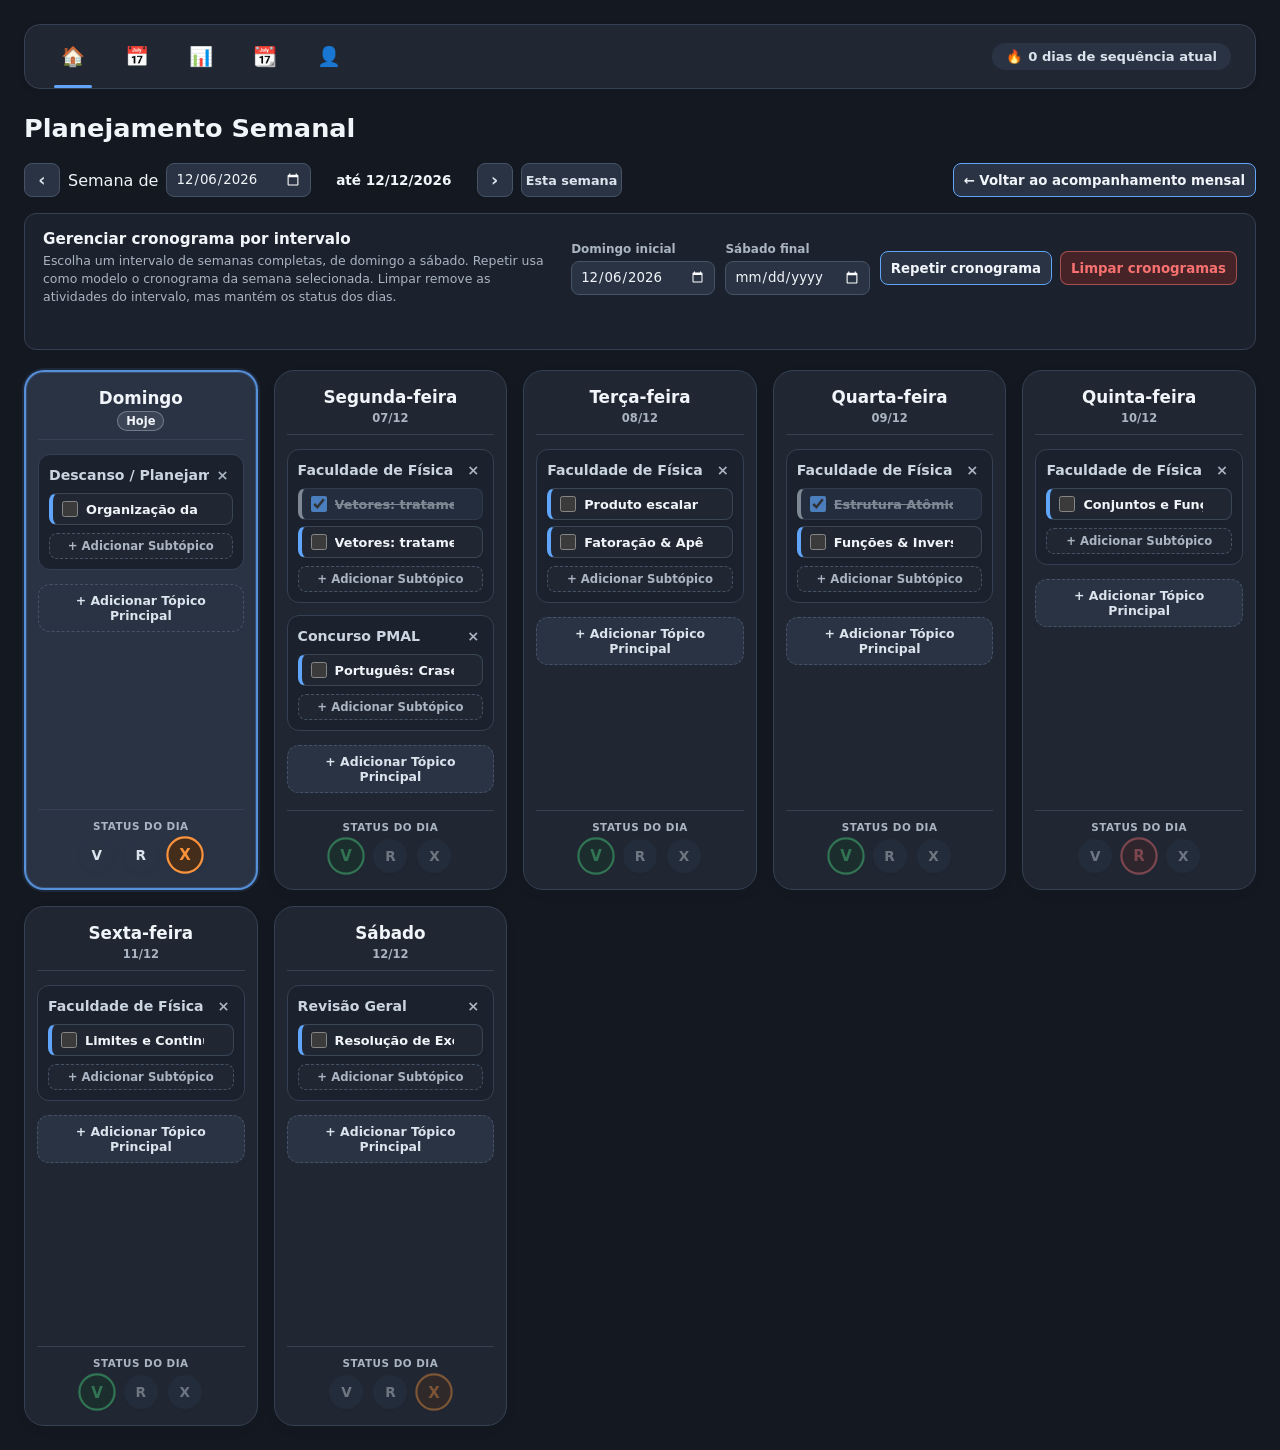
==== index.html @ 9bdd1b49 "release: App de Produtividade Beta v9 Co-authored-by: Copilot <223556219+Copilot@users.noreply.githu" ====
<!DOCTYPE html>
<html lang="pt-BR">
<head>
  <meta charset="UTF-8">
  <meta name="viewport" content="width=device-width, initial-scale=1.0">
  <title>App de Produtividade Beta</title>
  <style>
    /* ==========================================================================
       1. VARIÁVEIS DE CORES E TEMA (ESTILO DASHBOARD CLEAN)
       ========================================================================== */
    :root {
      color-scheme: dark;
      --bg-main: #141820;
      --card-bg: #202733;
      --surface-soft: #1b222d;
      --surface-hover: #2a3442;
      --border-color: #354152;
      --text-main: #f1f5f9;
      --text-muted: #aab4c2;
      --primary: #60a5fa;
      --primary-hover: #93c5fd;
      --subject-title: #cbd5e1;
      --subtask-bg: #202733;
      --subtask-border: #3a4656;
      --subtask-accent: #60a5fa;
      --completed-bg: #293344;
      --control-bg: #293344;
      --control-border: #465366;
      --control-text: #dbe3ec;
      --status-v: #4ade80;
      --status-v-bg: #183629;
      --status-r: #f87171;
      --status-r-bg: #452326;
      --status-x: #fb923c;
      --status-x-bg: #452d1c;
    }

    * {
      box-sizing: border-box;
      margin: 0;
      padding: 0;
      font-family: system-ui, -apple-system, BlinkMacSystemFont, 'Segoe UI', Roboto, sans-serif;
    }

    body {
      background-color: var(--bg-main);
      color: var(--text-main);
      padding: 24px;
      min-height: 100vh;
    }

    .app-container {
      max-width: 1550px;
      margin: 0 auto;
    }

    /* ==========================================================================
       BARRA SUPERIOR (HEADER)
       ========================================================================== */
    .top-navbar {
      background: var(--card-bg);
      border: 1px solid var(--border-color);
      border-radius: 16px;
      padding: 12px 24px;
      display: flex;
      justify-content: space-between;
      align-items: center;
      box-shadow: 0 2px 10px rgba(0, 0, 0, 0.03);
      margin-bottom: 24px;
    }

    .nav-tabs {
      display: flex;
      gap: 16px;
      align-items: center;
    }

    .nav-tab-item {
      background: none;
      border: none;
      cursor: pointer;
      padding: 8px 12px;
      border-radius: 8px;
      color: var(--text-muted);
      font-size: 1.2rem;
      display: flex;
      align-items: center;
      justify-content: center;
      transition: all 0.2s;
      position: relative;
    }

    .nav-tab-item:hover {
      background: var(--surface-hover);
      color: var(--text-main);
    }

    .nav-tab-item.active {
      color: var(--primary);
    }

    .nav-tab-item.active::after {
      content: '';
      position: absolute;
      bottom: -12px;
      left: 10%;
      width: 80%;
      height: 3px;
      background-color: var(--primary);
      border-radius: 3px;
    }

    [hidden] {
      display: none !important;
    }

    .view-panel:not([hidden]) {
      animation: view-enter 240ms ease-out both;
    }

    .weekly-view-toolbar {
      display: flex;
      align-items: center;
      justify-content: space-between;
      flex-wrap: wrap;
      gap: 12px;
      margin-bottom: 16px;
    }

    .weekly-week-controls {
      display: flex;
      align-items: center;
      flex-wrap: wrap;
      gap: 8px;
    }

    .weekly-week-controls input {
      min-height: 34px;
      padding: 5px 8px;
      border: 1px solid var(--control-border);
      border-radius: 8px;
      background: var(--control-bg);
      color: var(--text-main);
      color-scheme: dark;
    }

    .weekly-week-label {
      min-width: 150px;
      color: var(--text-main);
      font-size: 0.85rem;
      font-weight: 700;
      text-align: center;
    }

    .weekly-range-controls {
      display: grid;
      grid-template-columns: minmax(0, 1fr) auto;
      align-items: center;
      gap: 12px 20px;
      margin: 0 0 20px;
      padding: 16px 18px;
      border: 1px solid var(--border-color);
      border-radius: 12px;
      background: var(--surface-soft);
    }

    .weekly-range-heading h2 {
      margin-bottom: 4px;
      color: var(--text-main);
      font-size: 0.95rem;
    }

    .weekly-range-heading p {
      color: var(--text-muted);
      font-size: 0.78rem;
      line-height: 1.45;
    }

    .weekly-range-actions {
      display: flex;
      align-items: center;
      justify-content: flex-end;
      flex-wrap: wrap;
      gap: 10px;
    }

    .weekly-range-dates {
      display: flex;
      align-items: center;
      flex-wrap: wrap;
      gap: 10px;
    }

    .weekly-range-date-field {
      display: grid;
      gap: 5px;
      color: var(--text-muted);
      font-size: 0.75rem;
      font-weight: 700;
    }

    .weekly-range-controls input {
      min-height: 34px;
      padding: 5px 8px;
      border: 1px solid var(--control-border);
      border-radius: 8px;
      background: var(--control-bg);
      color: var(--text-main);
      color-scheme: dark;
    }

    .weekly-range-buttons {
      display: flex;
      flex-wrap: wrap;
      gap: 8px;
    }

    .weekly-range-clear-button {
      min-height: 34px;
      padding: 6px 10px;
      border: 1px solid rgba(248, 113, 113, 0.55);
      border-radius: 8px;
      background: var(--status-r-bg);
      color: var(--status-r);
      cursor: pointer;
      font-weight: 700;
      white-space: nowrap;
    }

    .weekly-range-clear-button:hover {
      border-color: var(--status-r);
      background: rgba(248, 113, 113, 0.18);
    }

    .weekly-range-feedback {
      grid-column: 1 / -1;
      min-height: 1.2em;
      color: var(--status-v);
      font-size: 0.78rem;
    }

    @media (max-width: 720px) {
      .weekly-range-controls {
        grid-template-columns: 1fr;
      }

      .weekly-range-actions {
        justify-content: flex-start;
      }

      .weekly-range-dates {
        width: 100%;
      }

      .weekly-range-date-field input {
        width: 100%;
      }
    }

    @keyframes view-enter {
      from {
        opacity: 0;
        transform: translateY(8px);
      }
      to {
        opacity: 1;
        transform: translateY(0);
      }
    }

    @media (prefers-reduced-motion: reduce) {
      .view-panel:not([hidden]) {
        animation: none;
      }
    }

    .header-badges {
      display: flex;
      gap: 12px;
      align-items: center;
    }

    @media (max-width: 900px) {
      .top-navbar {
        flex-wrap: wrap;
        gap: 12px;
      }

      .header-badges {
        flex-wrap: wrap;
      }
    }

    .badge-pill {
      display: flex;
      align-items: center;
      gap: 6px;
      padding: 6px 14px;
      border-radius: 999px;
      font-size: 0.82rem;
      font-weight: 700;
    }

    .badge-fire {
      background: #293344;
      color: #dbe3ec;
    }

    /* ==========================================================================
       PLANEJAMENTO SEMANAL
       ========================================================================== */
    .page-title {
      font-size: 1.6rem;
      font-weight: 800;
      margin-bottom: 20px;
      color: var(--text-main);
    }

    .weekly-grid {
      display: grid;
      grid-template-columns: repeat(7, 1fr);
      gap: 16px;
    }

    @media (max-width: 1400px) {
      .weekly-grid {
        grid-template-columns: repeat(auto-fit, minmax(220px, 1fr));
      }
    }

    .macro-section {
      display: flex;
      flex-direction: column;
      gap: 20px;
    }

    .macro-intro {
      color: var(--text-muted);
      margin-top: -12px;
    }

    .macro-stat-grid {
      display: grid;
      grid-template-columns: repeat(6, minmax(0, 1fr));
      gap: 16px;
    }

    .macro-stat-card,
    .macro-panel {
      background: var(--card-bg);
      border: 1px solid var(--border-color);
      border-radius: 16px;
      padding: 18px;
    }

    .macro-stat-label {
      color: var(--text-muted);
      font-size: 0.82rem;
      font-weight: 700;
    }

    .macro-stat-value {
      display: block;
      margin-top: 8px;
      font-size: 1.8rem;
      font-weight: 800;
      line-height: 1.2;
    }

    .macro-stat-detail {
      display: block;
      margin-top: 5px;
      color: var(--text-muted);
      font-size: 0.76rem;
    }

    .macro-panel {
      padding: 20px;
    }

    .macro-toolbar {
      display: flex;
      align-items: center;
      justify-content: space-between;
      flex-wrap: wrap;
      gap: 14px;
      margin-bottom: 18px;
    }

    .month-tracker-heading {
      display: flex;
      flex-direction: column;
      gap: 4px;
    }

    .month-tracker-heading h2 {
      font-size: 1rem;
    }

    .month-tracker-heading p {
      color: var(--text-muted);
      font-size: 0.8rem;
    }

    .view-mode-switcher,
    .calendar-controls,
    .period-controls {
      display: flex;
      align-items: center;
      flex-wrap: wrap;
      gap: 8px;
    }

    .view-mode-button,
    .calendar-control-button,
    .period-apply-button,
    .view-action-button {
      min-height: 34px;
      padding: 6px 10px;
      border: 1px solid var(--control-border);
      border-radius: 8px;
      background: var(--control-bg);
      color: var(--control-text);
      cursor: pointer;
      font-weight: 700;
    }

    .view-action-button {
      border-color: var(--primary);
      color: var(--text-main);
    }

    .view-mode-button.active {
      border-color: var(--primary);
      background: var(--surface-hover);
      color: var(--text-main);
    }

    .calendar-control-button {
      width: 36px;
      padding: 4px;
      font-size: 1.1rem;
    }

    .calendar-control-button.calendar-control-today {
      width: auto;
      font-size: 0.8rem;
    }

    .calendar-control-button,
    .view-mode-button,
    .period-apply-button {
      white-space: nowrap;
    }

    .view-mode-button:hover,
    .calendar-control-button:hover,
    .period-apply-button:hover,
    .view-action-button:hover {
      border-color: var(--primary);
      color: var(--primary);
    }

    .day-card.is-focused {
      outline: 3px solid rgba(96, 165, 250, 0.78);
      outline-offset: 3px;
    }

    .day-card.is-selected-date {
      border: 2px solid rgba(96, 165, 250, 0.82);
      box-shadow: inset 0 0 0 1px rgba(96, 165, 250, 0.22), 0 0 0 2px rgba(96, 165, 250, 0.12);
    }

    .calendar-period-label {
      min-width: 150px;
      color: var(--text-main);
      font-size: 0.95rem;
      font-weight: 800;
      text-align: center;
      text-transform: capitalize;
    }

    .period-controls label {
      display: flex;
      align-items: center;
      gap: 6px;
      color: var(--text-muted);
      font-size: 0.78rem;
      font-weight: 700;
    }

    .period-controls input {
      min-height: 34px;
      padding: 5px 8px;
      border: 1px solid var(--control-border);
      border-radius: 8px;
      background: var(--control-bg);
      color: var(--text-main);
      color-scheme: dark;
    }

    .period-error {
      flex-basis: 100%;
      color: var(--status-r);
      font-size: 0.76rem;
    }

    .calendar-view-target {
      overflow-x: auto;
      padding: 0 0 8px;
    }

    .month-calendar-grid {
      display: grid;
      grid-template-columns: repeat(7, minmax(0, 1fr));
      gap: 8px;
      min-width: 350px;
    }

    .calendar-weekday {
      color: var(--text-muted);
      text-align: center;
      font-weight: 700;
      font-size: 0.74rem;
      padding-bottom: 4px;
    }

    .calendar-day {
      display: flex;
      min-width: 0;
      min-height: 64px;
      flex-direction: column;
      align-items: center;
      justify-content: space-between;
      padding: 7px 4px;
      border-radius: 8px;
      border: 1px solid transparent;
      background: var(--surface-soft);
      color: var(--text-main);
      cursor: pointer;
      font: inherit;
      transition: border-color 0.15s ease, background 0.15s ease;
    }

    .calendar-day:hover,
    .calendar-day:focus-visible {
      border-color: var(--control-border);
      outline: none;
    }

    .calendar-day.is-today {
      border-color: rgba(170, 180, 194, 0.56);
      background: rgba(170, 180, 194, 0.08);
    }

    .calendar-day.is-selected {
      box-shadow: inset 0 0 0 1px var(--primary);
    }

    .calendar-day.has-activities {
      position: relative;
      border-color: rgba(96, 165, 250, 0.3);
      background: linear-gradient(145deg, rgba(96, 165, 250, 0.1), var(--surface-soft) 68%);
    }

    .calendar-day.is-today.has-activities {
      border-color: rgba(170, 180, 194, 0.56);
      background: rgba(170, 180, 194, 0.08);
    }

    .calendar-day.has-activities::after {
      position: absolute;
      top: 5px;
      right: 5px;
      width: 5px;
      height: 5px;
      border-radius: 50%;
      background: var(--primary);
      content: "";
      opacity: 0.8;
    }

    .calendar-day.is-outside-period {
      visibility: hidden;
    }

    .calendar-day.is-future .month-status-dot:not([class*="status-"]) {
      opacity: 0.35;
    }

    .calendar-date {
      color: var(--text-main);
      font-size: 0.75rem;
      font-weight: 700;
    }

    .calendar-today-label {
      padding: 1px 5px;
      border-radius: 999px;
      background: rgba(170, 180, 194, 0.16);
      color: var(--text-muted);
      font-size: 0.56rem;
      font-weight: 700;
      line-height: 1.4;
    }

    .annual-months-grid,
    .period-months-grid {
      display: grid;
      grid-template-columns: repeat(3, minmax(230px, 1fr));
      gap: 14px;
      min-width: 720px;
    }

    .annual-month-card,
    .period-month-card {
      min-width: 0;
      padding: 14px;
      border: 1px solid var(--border-color);
      border-radius: 12px;
      background: var(--surface-soft);
    }

    .annual-month-card h3,
    .period-month-card h3 {
      margin-bottom: 10px;
      color: var(--text-main);
      font-size: 0.88rem;
      text-align: center;
      text-transform: capitalize;
    }

    .annual-month-card .month-calendar-grid,
    .period-month-card .month-calendar-grid {
      min-width: 0;
      gap: 4px;
    }

    .annual-month-card .calendar-day,
    .period-month-card .calendar-day {
      min-height: 39px;
      padding: 4px 2px;
      border-radius: 6px;
    }

    .annual-month-card .calendar-date,
    .period-month-card .calendar-date {
      font-size: 0.68rem;
    }

    .annual-month-card .month-status-dot,
    .period-month-card .month-status-dot {
      width: 16px;
      height: 16px;
      font-size: 0.5rem;
    }

    .month-status-dot {
      display: grid;
      width: 23px;
      height: 23px;
      place-items: center;
      border: 1px solid var(--control-border);
      border-radius: 50%;
      background: transparent;
      color: var(--text-muted);
      font-size: 0.62rem;
      font-weight: 800;
    }

    .month-status-dot.status-v {
      border-color: var(--status-v);
      background: var(--status-v);
      color: #10251a;
    }

    .month-status-dot.status-r {
      border-color: var(--status-r);
      background: var(--status-r);
      color: #301719;
    }

    .month-status-dot.status-x {
      border-color: var(--status-x);
      background: var(--status-x);
      color: #321d0c;
    }

    .month-legend {
      display: flex;
      flex-wrap: wrap;
      gap: 16px;
      margin-top: 16px;
      color: var(--text-muted);
      font-size: 0.76rem;
    }

    .month-legend-item {
      display: inline-flex;
      align-items: center;
      gap: 7px;
    }

    .month-legend .month-status-dot {
      width: 18px;
      height: 18px;
      font-size: 0.56rem;
    }

    .activities-legend-dot {
      width: 7px;
      height: 7px;
      border-radius: 50%;
      background: var(--primary);
      box-shadow: 0 0 0 3px rgba(96, 165, 250, 0.12);
    }

    .day-details {
      margin-top: 18px;
      padding: 16px;
      border: 1px solid var(--border-color);
      border-radius: 12px;
      background: var(--surface-soft);
    }

    .day-details-header {
      display: flex;
      align-items: flex-start;
      justify-content: space-between;
      flex-wrap: wrap;
      gap: 10px;
      margin-bottom: 14px;
    }

    .day-details-header h3 {
      font-size: 0.95rem;
    }

    .day-details-status {
      color: var(--text-muted);
      font-size: 0.78rem;
      font-weight: 700;
    }

    .day-details-status.status-v { color: var(--status-v); }
    .day-details-status.status-r { color: var(--status-r); }
    .day-details-status.status-x { color: var(--status-x); }

    .planned-subjects {
      display: grid;
      grid-template-columns: repeat(auto-fit, minmax(200px, 1fr));
      gap: 10px;
    }

    .planned-subject {
      padding: 12px;
      border: 1px solid var(--border-color);
      border-radius: 10px;
      background: var(--card-bg);
    }

    .planned-subject h4 {
      margin-bottom: 8px;
      color: var(--subject-title);
      font-size: 0.83rem;
    }

    .planned-subject ul {
      display: grid;
      gap: 6px;
      padding-left: 18px;
      color: var(--text-muted);
      font-size: 0.78rem;
    }

    .planned-subtask-done {
      color: var(--text-muted);
      text-decoration: line-through;
    }

    .day-details-empty {
      color: var(--text-muted);
      font-size: 0.82rem;
    }

    .day-details-context {
      margin-top: 12px;
      color: var(--text-muted);
      font-size: 0.74rem;
    }

    .day-details-actions {
      display: flex;
      justify-content: flex-end;
      margin-top: 16px;
      padding-top: 12px;
      border-top: 1px solid var(--border-color);
    }

    @media (max-width: 800px) {
      .macro-stat-grid {
        grid-template-columns: repeat(auto-fit, minmax(140px, 1fr));
      }

      .macro-toolbar {
        align-items: flex-start;
        flex-direction: column;
      }

      .annual-months-grid,
      .period-months-grid {
        grid-template-columns: repeat(2, minmax(230px, 1fr));
      }
    }

    /* Super Card do Dia */
    .day-card {
      background: var(--card-bg);
      border-radius: 20px;
      padding: 16px 12px;
      box-shadow: 0 4px 15px rgba(0, 0, 0, 0.03);
      display: flex;
      flex-direction: column;
      gap: 14px;
      border: 1px solid var(--border-color);
      min-height: 520px;
    }

    .day-card.is-today {
      background: #293344;
      border-color: rgba(170, 180, 194, 0.78);
      box-shadow: inset 0 0 0 1px rgba(170, 180, 194, 0.2);
    }

    .day-card.is-today .day-date.is-today {
      padding: 2px 8px;
      border: 1px solid rgba(170, 180, 194, 0.48);
      border-radius: 999px;
      background: rgba(170, 180, 194, 0.14);
    }

    .day-card.is-today.is-selected-date {
      border-color: rgba(96, 165, 250, 0.82);
      box-shadow:
        inset 0 0 0 1px rgba(96, 165, 250, 0.22),
        0 0 0 2px rgba(96, 165, 250, 0.12);
    }

    .day-header {
      text-align: center;
      padding-bottom: 8px;
      border-bottom: 1px solid var(--border-color);
    }

    .day-title {
      font-size: 1.05rem;
      font-weight: 800;
      color: var(--text-main);
    }

    .day-date {
      display: inline-block;
      margin-top: 3px;
      color: var(--text-muted);
      font-size: 0.72rem;
      font-weight: 600;
    }

    .day-date.is-today {
      padding: 2px 7px;
      border-radius: 999px;
      background: var(--surface-hover);
      color: var(--text-main);
    }

    /* Bloco do Tópico Principal */
    .subjects-container {
      display: flex;
      flex-direction: column;
      gap: 12px;
    }

    .subject-block {
      display: flex;
      flex-direction: column;
      gap: 8px;
      background: var(--surface-soft);
      padding: 10px;
      border-radius: 12px;
      border: 1px solid var(--border-color);
      position: relative;
    }

    .subject-header {
      display: flex;
      align-items: center;
      justify-content: space-between;
      gap: 4px;
    }

    .subject-title-input {
      font-size: 0.88rem;
      font-weight: 800;
      color: var(--subject-title);
      border: none;
      background: transparent;
      outline: none;
      width: 100%;
      padding: 2px 0;
    }

    .subject-title-input:focus {
      border-bottom: 1px dashed var(--primary);
    }

    .btn-remove-subject {
      background: none;
      border: none;
      color: var(--text-muted);
      cursor: pointer;
      font-size: 0.9rem;
      font-weight: bold;
      padding: 0 4px;
    }

    .btn-remove-subject:hover {
      color: var(--primary);
    }

    /* Lista de Subtópicos Diferenciáveis */
    .subtask-list {
      display: flex;
      flex-direction: column;
      gap: 6px;
    }

    .subtask-item {
      display: flex;
      align-items: center;
      gap: 8px;
      background: var(--subtask-bg);
      padding: 7px 9px;
      border-radius: 8px;
      border: 1px solid var(--subtask-border);
      border-left: 4px solid var(--subtask-accent);
      box-shadow: 0 1px 3px rgba(0, 0, 0, 0.04);
      transition: all 0.2s ease;
    }

    .subtask-item:hover {
      border-color: var(--control-border);
      border-left-color: var(--primary);
      transform: translateY(-1px);
    }

    .subtask-checkbox {
      width: 16px;
      height: 16px;
      accent-color: var(--primary);
      cursor: pointer;
      flex-shrink: 0;
    }

    .subtask-text-input {
      border: none;
      background: transparent;
      outline: none;
      font-size: 0.8rem;
      color: var(--text-main);
      width: 100%;
      font-weight: 600;
    }

    .subtask-item.completed {
      background: var(--completed-bg);
      border-left-color: var(--text-muted);
      opacity: 0.7;
    }

    .subtask-item.completed .subtask-text-input {
      text-decoration: line-through;
      color: var(--text-muted);
    }

    .btn-remove-subtask {
      background: none;
      border: none;
      color: var(--text-muted);
      cursor: pointer;
      font-size: 0.85rem;
      font-weight: bold;
      opacity: 0;
      transition: opacity 0.2s;
    }

    .subtask-item:hover .btn-remove-subtask {
      opacity: 1;
    }

    .btn-remove-subtask:hover {
      color: var(--primary);
    }

    /* Botão de Adicionar Subtópico */
    .btn-add-subtask {
      background: var(--card-bg);
      border: 1px dashed var(--control-border);
      border-radius: 8px;
      padding: 5px;
      font-size: 0.73rem;
      color: var(--text-muted);
      cursor: pointer;
      text-align: center;
      font-weight: 700;
      transition: all 0.2s ease;
    }

    .btn-add-subtask:hover {
      border-color: var(--primary);
      color: var(--primary);
      background: var(--surface-hover);
    }

    /* Botão de Adicionar Tópico Principal */
    .btn-add-main-subject {
      background: var(--control-bg);
      border: 1px dashed var(--control-border);
      border-radius: 12px;
      padding: 8px;
      font-size: 0.78rem;
      color: var(--control-text);
      cursor: pointer;
      text-align: center;
      font-weight: 800;
      transition: all 0.2s ease;
    }

    .btn-add-main-subject:hover {
      background: var(--surface-hover);
      color: var(--text-main);
    }

    /* Botões Circulares de Status (V, R, X) na Base de Cada Dia */
    .status-circles-container {
      display: flex;
      flex-direction: column;
      align-items: center;
      gap: 6px;
      margin-top: auto;
      padding-top: 10px;
      border-top: 1px solid var(--border-color);
    }

    .status-label {
      font-size: 0.65rem;
      font-weight: 800;
      color: var(--text-muted);
      text-transform: uppercase;
      letter-spacing: 0.5px;
    }

    .status-circles {
      display: flex;
      justify-content: center;
      gap: 10px;
    }

    .circle-btn {
      width: 34px;
      height: 34px;
      border-radius: 50%;
      border: 2px solid transparent;
      display: flex;
      align-items: center;
      justify-content: center;
      cursor: pointer;
      font-size: 0.85rem;
      font-weight: 800;
      background: var(--control-bg);
      color: var(--control-text);
      transition: all 0.2s ease;
      box-shadow: 0 2px 4px rgba(0, 0, 0, 0.04);
    }

    .circle-btn:hover {
      transform: translateY(-1px);
    }

    .circle-btn:disabled {
      cursor: not-allowed;
      opacity: 0.42;
      transform: none;
    }

    .circle-btn:disabled:hover {
      transform: none;
    }

    .circle-v.active {
      background: var(--status-v-bg);
      color: var(--status-v);
      border-color: var(--status-v);
      transform: scale(1.1);
    }

    .circle-r.active {
      background: var(--status-r-bg);
      color: var(--status-r);
      border-color: var(--status-r);
      transform: scale(1.1);
    }

    .circle-x.active {
      background: var(--status-x-bg);
      color: var(--status-x);
      border-color: var(--status-x);
      transform: scale(1.1);
    }
  </style>
</head>
<body>

  <div class="app-container">
    
    <!-- BARRA SUPERIOR -->
    <header class="top-navbar">
      <nav class="nav-tabs">
        <button class="nav-tab-item active" type="button" data-view="weekly" aria-label="Planejamento Semanal" aria-pressed="true" title="Planejamento Semanal"><span>🏠</span></button>
        <button class="nav-tab-item" title="Calendário Mensal"><span>📅</span></button>
        <button class="nav-tab-item" type="button" data-view="macro" aria-label="Acompanhamento Mensal" aria-pressed="false" title="Acompanhamento Mensal"><span>📊</span></button>
        <button class="nav-tab-item" title="Eventos e Prazos"><span>📆</span></button>
        <button class="nav-tab-item" title="Perfil"><span>👤</span></button>
      </nav>

      <div class="header-badges">
        <div class="badge-pill badge-fire">
          <span>🔥</span> <span id="streak-count">25 Dias de Sequência</span>
        </div>
      </div>
    </header>

    <!-- TÍTULO DA PÁGINA -->
    <h1 class="page-title" id="page-title">Planejamento Semanal</h1>

    <section class="view-panel" id="weekly-view" aria-label="Planejamento Semanal">
      <div class="weekly-view-toolbar">
        <div class="weekly-week-controls" aria-label="Selecionar semana do planejamento">
          <button class="calendar-control-button" id="previous-week" type="button" aria-label="Semana anterior" title="Semana anterior">‹</button>
          <label for="weekly-date-picker">Semana de</label>
          <input id="weekly-date-picker" type="date">
          <span class="weekly-week-label" id="weekly-week-label"></span>
          <button class="calendar-control-button" id="next-week" type="button" aria-label="Próxima semana" title="Próxima semana">›</button>
          <button class="calendar-control-button calendar-control-today" id="current-week" type="button">Esta semana</button>
        </div>
        <button class="view-action-button" id="return-to-monthly" type="button">← Voltar ao acompanhamento mensal</button>
      </div>
      <section class="weekly-range-controls" aria-labelledby="weekly-range-title">
        <div class="weekly-range-heading">
          <h2 id="weekly-range-title">Gerenciar cronograma por intervalo</h2>
          <p>Escolha um intervalo de semanas completas, de domingo a sábado. Repetir usa como modelo o cronograma da semana selecionada. Limpar remove as atividades do intervalo, mas mantém os status dos dias.</p>
        </div>
        <div class="weekly-range-actions">
          <div class="weekly-range-dates">
            <label class="weekly-range-date-field" for="weekly-range-start">
              <span>Domingo inicial</span>
              <input id="weekly-range-start" type="date">
            </label>
            <label class="weekly-range-date-field" for="weekly-range-end">
              <span>Sábado final</span>
              <input id="weekly-range-end" type="date">
            </label>
          </div>
          <div class="weekly-range-buttons">
            <button class="view-action-button" id="apply-weekly-range" type="button">Repetir cronograma</button>
            <button class="weekly-range-clear-button" id="clear-weekly-range" type="button">Limpar cronogramas</button>
          </div>
        </div>
        <span class="weekly-range-feedback" id="weekly-range-feedback" role="status" aria-live="polite"></span>
      </section>
      <main class="weekly-grid" id="weekly-grid"></main>
    </section>

    <section class="view-panel macro-section" id="macro-view" aria-label="Acompanhamento Mensal" hidden>
      <p class="macro-intro">Acompanhe a produtividade de cada dia do mês. Os status são sincronizados com o Planejamento Semanal e as datas seguem o calendário.</p>

      <div class="macro-stat-grid" id="macro-stat-grid"></div>

      <section class="macro-panel" aria-labelledby="month-tracker-title">
        <div class="macro-toolbar">
          <div class="month-tracker-heading">
            <h2 id="month-tracker-title">Calendário de produtividade</h2>
            <p>Alterne entre mês, ano ou um período personalizado. Clique em um dia para consultar as atividades planejadas.</p>
          </div>
          <div class="view-mode-switcher" role="group" aria-label="Modo de visualização">
            <button class="view-mode-button active" type="button" data-macro-mode="month" aria-pressed="true">Mês</button>
            <button class="view-mode-button" type="button" data-macro-mode="year" aria-pressed="false">Ano</button>
            <button class="view-mode-button" type="button" data-macro-mode="period" aria-pressed="false">Período</button>
          </div>
        </div>
        <div class="macro-toolbar">
          <div class="calendar-controls" id="month-controls">
            <button class="calendar-control-button" id="previous-month" type="button" aria-label="Mês anterior" title="Mês anterior">‹</button>
            <span class="calendar-period-label" id="month-label"></span>
            <button class="calendar-control-button" id="next-month" type="button" aria-label="Próximo mês" title="Próximo mês">›</button>
            <button class="calendar-control-button calendar-control-today" id="current-month" type="button">Este mês</button>
          </div>
          <div class="calendar-controls" id="year-controls" hidden>
            <button class="calendar-control-button" id="previous-year" type="button" aria-label="Ano anterior" title="Ano anterior">‹</button>
            <span class="calendar-period-label" id="year-label"></span>
            <button class="calendar-control-button" id="next-year" type="button" aria-label="Próximo ano" title="Próximo ano">›</button>
            <button class="calendar-control-button calendar-control-today" id="current-year" type="button">Este ano</button>
          </div>
          <div class="period-controls" id="period-controls" hidden>
            <label>De <input id="period-start" type="date"></label>
            <label>Até <input id="period-end" type="date"></label>
            <button class="period-apply-button" id="apply-period" type="button">Aplicar período</button>
            <span class="period-error" id="period-error" role="alert"></span>
          </div>
        </div>
        <div class="calendar-view-target" id="calendar-view-target"></div>
        <section class="day-details" id="day-details" aria-live="polite" aria-labelledby="day-details-title"></section>
        <div class="month-legend" aria-label="Legenda de status">
          <span class="month-legend-item"><span class="month-status-dot status-v">V</span> Produtivo</span>
          <span class="month-legend-item"><span class="month-status-dot status-r">R</span> Dia ruim</span>
          <span class="month-legend-item"><span class="month-status-dot status-x">X</span> Dia inativo</span>
          <span class="month-legend-item"><span class="month-status-dot">·</span> Sem registro</span>
          <span class="month-legend-item"><span class="activities-legend-dot" aria-hidden="true"></span> Há atividades agendadas</span>
        </div>
      </section>
    </section>

  </div>

  <script>
    const DAYS_OF_WEEK = ["Domingo", "Segunda-feira", "Terça-feira", "Quarta-feira", "Quinta-feira", "Sexta-feira", "Sábado"];

    // Dados Iniciais da Semana
    const initialWeekData = [
      {
        day: "Segunda-feira",
        status: "v",
        subjects: [
          {
            title: "Faculdade de Física",
            subtasks: [
              { text: "Vetores: tratamento geométrico", done: true },
              { text: "Vetores: tratamento algébrico", done: false }
            ]
          },
          {
            title: "Concurso PMAL",
            subtasks: [
              { text: "Português: Crase e Pontuação", done: false }
            ]
          }
        ]
      },
      {
        day: "Terça-feira",
        status: "v",
        subjects: [
          {
            title: "Faculdade de Física",
            subtasks: [
              { text: "Produto escalar e projeção", done: false },
              { text: "Fatoração & Apêndice A", done: false }
            ]
          }
        ]
      },
      {
        day: "Quarta-feira",
        status: "v",
        subjects: [
          {
            title: "Faculdade de Física",
            subtasks: [
              { text: "Estrutura Atômica e Tabela", done: true },
              { text: "Funções & Inversas", done: false }
            ]
          }
        ]
      },
      {
        day: "Quinta-feira",
        status: "r",
        subjects: [
          {
            title: "Faculdade de Física",
            subtasks: [
              { text: "Conjuntos e Funções", done: false }
            ]
          }
        ]
      },
      {
        day: "Sexta-feira",
        status: "v",
        subjects: [
          {
            title: "Faculdade de Física",
            subtasks: [
              { text: "Limites e Continuidade", done: false }
            ]
          }
        ]
      },
      {
        day: "Sábado",
        status: "x",
        subjects: [
          {
            title: "Revisão Geral",
            subtasks: [
              { text: "Resolução de Exercícios Stewart", done: false }
            ]
          }
        ]
      },
      {
        day: "Domingo",
        status: "x",
        subjects: [
          {
            title: "Descanso / Planejamento",
            subtasks: [
              { text: "Organização da Próxima Semana", done: false }
            ]
          }
        ]
      }
    ];

    const VALID_STATUSES = ["v", "r", "x"];

    function toDateKey(date) {
      const year = date.getFullYear();
      const month = String(date.getMonth() + 1).padStart(2, "0");
      const day = String(date.getDate()).padStart(2, "0");
      return `${year}-${month}-${day}`;
    }

    function fromDateKey(dateKey) {
      const [year, month, day] = dateKey.split("-").map(Number);
      return new Date(year, month - 1, day, 12);
    }

    function addDays(date, amount) {
      const result = new Date(date);
      result.setDate(result.getDate() + amount);
      return result;
    }

    function getWeekStart(date) {
      const result = new Date(date.getFullYear(), date.getMonth(), date.getDate(), 12);
      result.setDate(result.getDate() - result.getDay());
      return result;
    }

    let today = new Date();
    let currentWeekStart = getWeekStart(today);
    let currentWeekStartKey = toDateKey(currentWeekStart);
    let highlightedWeeklyDateKey = toDateKey(today);
    let monthlyDateWasSelected = false;
    let selectedMonth = new Date(today.getFullYear(), today.getMonth(), 1, 12);
    let selectedYear = today.getFullYear();
    let macroViewMode = "month";
    let selectedDateKey = toDateKey(today);
    let periodStart = new Date(today.getFullYear(), today.getMonth(), 1, 12);
    let periodEnd = new Date(today.getFullYear(), today.getMonth() + 1, 0, 12);
    let legacyWeekData = JSON.parse(localStorage.getItem('weekly_planner_data')) || initialWeekData;
    let productivityHistory = JSON.parse(localStorage.getItem('weekly_planner_history')) || {};
    let weeklySchedules = JSON.parse(localStorage.getItem('weekly_planner_schedules')) || {};
    const savedWeekStart = localStorage.getItem('weekly_planner_week_start');
    const savedWeekOrder = localStorage.getItem('weekly_planner_week_order');
    const usesLegacyMondayOrder = savedWeekOrder !== "sunday-first";

    if (savedWeekStart && (savedWeekStart !== currentWeekStartKey || usesLegacyMondayOrder)) {
      const previousWeekStart = fromDateKey(savedWeekStart);
      legacyWeekData.forEach(dayObj => {
        const dayIdx = DAYS_OF_WEEK.indexOf(dayObj.day);
        const statusDate = toDateKey(addDays(previousWeekStart, dayIdx));
        if (VALID_STATUSES.includes(dayObj.status)) {
          productivityHistory[statusDate] = dayObj.status;
        }
      });
    }

    legacyWeekData.sort((dayA, dayB) => DAYS_OF_WEEK.indexOf(dayA.day) - DAYS_OF_WEEK.indexOf(dayB.day));
    const legacyScheduleWeekKey = savedWeekStart || currentWeekStartKey;
    if (!Object.prototype.hasOwnProperty.call(weeklySchedules, legacyScheduleWeekKey)) {
      weeklySchedules[legacyScheduleWeekKey] = legacyWeekData.map(dayObj => ({
        day: dayObj.day,
        subjects: dayObj.subjects
      }));
      if (!savedWeekStart || savedWeekStart === currentWeekStartKey) {
        legacyWeekData.forEach((dayObj, dayIdx) => {
          const dateKey = toDateKey(addDays(currentWeekStart, dayIdx));
          if (VALID_STATUSES.includes(productivityHistory[dateKey])) {
            dayObj.status = productivityHistory[dateKey];
          } else if (VALID_STATUSES.includes(dayObj.status)) {
            productivityHistory[dateKey] = dayObj.status;
          }
        });
      }
    }

    let selectedWeekStart = currentWeekStart;
    let selectedWeekStartKey = currentWeekStartKey;
    let weekData = [];

    function createEmptyWeekData() {
      return DAYS_OF_WEEK.map(day => ({ day, status: "", subjects: [] }));
    }

    function loadWeekDataForStart(date, highlightedDate = null) {
      selectedWeekStart = getWeekStart(date);
      selectedWeekStartKey = toDateKey(selectedWeekStart);
      highlightedWeeklyDateKey = highlightedDate
        ? toDateKey(highlightedDate)
        : (toDateKey(today) >= selectedWeekStartKey
          && toDateKey(today) <= toDateKey(addDays(selectedWeekStart, 6))
          ? toDateKey(today)
          : null);
      document.getElementById('weekly-range-start').value = selectedWeekStartKey;
      document.getElementById('weekly-range-end').value = "";
      document.getElementById('weekly-range-feedback').textContent = "";
      const savedSchedule = weeklySchedules[selectedWeekStartKey];
      const scheduleByDay = new Map((savedSchedule || []).map(day => [day.day, day]));

      weekData = DAYS_OF_WEEK.map((day, dayIdx) => {
        const dateKey = toDateKey(addDays(selectedWeekStart, dayIdx));
        const schedule = scheduleByDay.get(day);
        return {
          day,
          status: VALID_STATUSES.includes(productivityHistory[dateKey])
            ? productivityHistory[dateKey]
            : "",
          subjects: schedule ? schedule.subjects : []
        };
      });

      renderWeeklyGrid();
      return selectedWeekStart;
    }

    localStorage.setItem('weekly_planner_week_start', currentWeekStartKey);
    localStorage.setItem('weekly_planner_week_order', "sunday-first");

    function syncSelectedWeekToHistory() {
      weekData.forEach((dayObj, dayIdx) => {
        const statusDate = toDateKey(addDays(selectedWeekStart, dayIdx));
        if (VALID_STATUSES.includes(dayObj.status)) {
          productivityHistory[statusDate] = dayObj.status;
        } else {
          delete productivityHistory[statusDate];
        }
      });
    }

    function saveWeekData() {
      syncSelectedWeekToHistory();
      weeklySchedules[selectedWeekStartKey] = weekData.map(dayObj => ({
        day: dayObj.day,
        subjects: dayObj.subjects
      }));
      localStorage.setItem('weekly_planner_schedules', JSON.stringify(weeklySchedules));
      localStorage.setItem('weekly_planner_data', JSON.stringify(weekData));
      localStorage.setItem('weekly_planner_history', JSON.stringify(productivityHistory));
    }

    loadWeekDataForStart(currentWeekStart);
    saveWeekData();

    function refreshCalendarDate() {
      const currentDate = new Date();
      if (toDateKey(currentDate) === toDateKey(today)) {
        return;
      }

      const previousToday = today;
      const previousWeekStart = currentWeekStart;
      const previousWeekStartKey = currentWeekStartKey;
      const wasShowingCurrentMonth = selectedMonth.getFullYear() === previousToday.getFullYear()
        && selectedMonth.getMonth() === previousToday.getMonth();
      const nextWeekStart = getWeekStart(currentDate);
      const nextWeekStartKey = toDateKey(nextWeekStart);

      if (nextWeekStartKey !== previousWeekStartKey) {
        saveWeekData();

        currentWeekStart = nextWeekStart;
        currentWeekStartKey = nextWeekStartKey;
        localStorage.setItem('weekly_planner_week_start', currentWeekStartKey);
        if (selectedWeekStartKey === toDateKey(previousWeekStart)) {
          loadWeekDataForStart(currentWeekStart);
        }
      }

      today = currentDate;
      if (wasShowingCurrentMonth && selectedMonth.getMonth() !== today.getMonth()) {
        selectedMonth = new Date(today.getFullYear(), today.getMonth(), 1, 12);
      }
      renderWeeklyGrid();
      renderMacro();
    }

    setInterval(refreshCalendarDate, 60 * 1000);
    document.addEventListener('visibilitychange', () => {
      if (!document.hidden) {
        refreshCalendarDate();
      }
    });

    function renderWeeklyGrid() {
      const grid = document.getElementById('weekly-grid');
      grid.innerHTML = '';
      const selectedWeekEnd = addDays(selectedWeekStart, 6);
      const formatWeekDate = date => date.toLocaleDateString("pt-BR", {
        day: "2-digit",
        month: "2-digit",
        year: "numeric"
      });
      document.getElementById('weekly-date-picker').value = selectedWeekStartKey;
      document.getElementById('weekly-week-label').textContent = `até ${formatWeekDate(selectedWeekEnd)}`;
      weekData.forEach((dayObj, dayIdx) => {
        const card = document.createElement('div');
        card.id = `weekly-day-${dayIdx}`;
        card.tabIndex = -1;
        const dayDate = addDays(selectedWeekStart, dayIdx);
        const dayDateKey = toDateKey(dayDate);
        const isToday = dayDateKey === toDateKey(today);
        const isSelectedDate = dayDateKey === highlightedWeeklyDateKey;
        card.className = `day-card${isToday ? ' is-today' : ''}${isSelectedDate ? ' is-selected-date' : ''}`;
        const dateLabel = isToday
          ? `<span class="day-date is-today">Hoje</span>`
          : `<span class="day-date">${dayDate.toLocaleDateString("pt-BR", {
              day: "2-digit",
              month: "2-digit"
            })}</span>`;

        // Cabeçalho do Dia
        let html = `
          <div class="day-header">
            <h3 class="day-title">${dayObj.day}</h3>
            ${dateLabel}
          </div>
          <div class="subjects-container" id="subjects-day-${dayIdx}">
        `;

        // Tópicos Principais
        dayObj.subjects.forEach((subj, subjIdx) => {
          html += `
            <div class="subject-block">
              <div class="subject-header">
                <input type="text" class="subject-title-input" value="${subj.title}" onchange="updateSubjectTitle(${dayIdx}, ${subjIdx}, this.value)" placeholder="Título da Matéria...">
                <button class="btn-remove-subject" onclick="removeSubject(${dayIdx}, ${subjIdx})" title="Remover Matéria">&times;</button>
              </div>
              <div class="subtask-list">
          `;

          // Subtópicos
          subj.subtasks.forEach((sub, subIdx) => {
            html += `
              <div class="subtask-item ${sub.done ? 'completed' : ''}">
                <input type="checkbox" class="subtask-checkbox" ${sub.done ? 'checked' : ''} onchange="toggleSubtask(${dayIdx}, ${subjIdx}, ${subIdx})">
                <input type="text" class="subtask-text-input" value="${sub.text}" onchange="updateSubtaskText(${dayIdx}, ${subjIdx}, ${subIdx}, this.value)" placeholder="Descreva o subtópico...">
                <button class="btn-remove-subtask" onclick="removeSubtask(${dayIdx}, ${subjIdx}, ${subIdx})" title="Remover Subtópico">&times;</button>
              </div>
            `;
          });

          html += `
              </div>
              ${subj.subtasks.length < 10 ? `<button class="btn-add-subtask" onclick="addSubtask(${dayIdx}, ${subjIdx})">+ Adicionar Subtópico</button>` : ''}
            </div>
          `;
        });

        html += `</div>`;

        // Botão para adicionar Tópico Principal (máximo 5)
        if (dayObj.subjects.length < 5) {
          html += `<button class="btn-add-main-subject" onclick="addSubject(${dayIdx})">+ Adicionar Tópico Principal</button>`;
        }

        // Seletor Circular de Status do Dia
        html += `
          <div class="status-circles-container">
            <span class="status-label">Status do Dia</span>
            <div class="status-circles">
              <button class="circle-btn circle-v ${dayObj.status === 'v' ? 'active' : ''}" onclick="setStatus(${dayIdx}, 'v')" ${isToday ? '' : 'disabled'} aria-label="Marcar dia como positivo" title="${isToday ? 'Status de hoje' : 'Somente o status de hoje pode ser alterado'}">V</button>
              <button class="circle-btn circle-r ${dayObj.status === 'r' ? 'active' : ''}" onclick="setStatus(${dayIdx}, 'r')" ${isToday ? '' : 'disabled'} aria-label="Marcar dia como ruim" title="${isToday ? 'Status de hoje' : 'Somente o status de hoje pode ser alterado'}">R</button>
              <button class="circle-btn circle-x ${dayObj.status === 'x' ? 'active' : ''}" onclick="setStatus(${dayIdx}, 'x')" ${isToday ? '' : 'disabled'} aria-label="Marcar dia como inativo" title="${isToday ? 'Status de hoje' : 'Somente o status de hoje pode ser alterado'}">X</button>
            </div>
          </div>
        `;

        card.innerHTML = html;
        grid.appendChild(card);
      });
    }

    function getProductivityStats() {
      const todayKey = toDateKey(new Date());
      const recordedStatuses = Object.entries(productivityHistory)
        .filter(([dateKey, status]) => dateKey <= todayKey && VALID_STATUSES.includes(status))
        .sort(([dateA], [dateB]) => dateA.localeCompare(dateB));

      let bestStreak = 0;
      let streak = 0;
      let previousDate = null;
      let productiveDays = 0;

      recordedStatuses.forEach(([dateKey, status]) => {
        if (status === "v") {
          productiveDays += 1;
          const isConsecutive = previousDate
            && addDays(fromDateKey(previousDate), 1).getTime() === fromDateKey(dateKey).getTime();
          streak = isConsecutive ? streak + 1 : 1;
          bestStreak = Math.max(bestStreak, streak);
        } else {
          streak = 0;
        }
        previousDate = dateKey;
      });

      const todayStatus = productivityHistory[todayKey];
      let streakDate = fromDateKey(todayKey);
      if (VALID_STATUSES.includes(todayStatus) && todayStatus !== "v") {
        streakDate = null;
      } else if (!VALID_STATUSES.includes(todayStatus)) {
        streakDate = addDays(streakDate, -1);
      }

      let currentStreak = 0;
      while (streakDate) {
        const status = productivityHistory[toDateKey(streakDate)];
        if (status !== "v") {
          break;
        }
        currentStreak += 1;
        streakDate = addDays(streakDate, -1);
      }

      return { currentStreak, bestStreak, productiveDays, todayKey };
    }

    function formatDayCount(count) {
      return `${count} ${count === 1 ? "dia" : "dias"}`;
    }

    function escapeHtml(value) {
      return String(value).replace(/[&<>"']/g, character => ({
        "&": "&amp;",
        "<": "&lt;",
        ">": "&gt;",
        '"': "&quot;",
        "'": "&#39;"
      })[character]);
    }

    function getVisibleDateRange() {
      if (macroViewMode === "year") {
        return [
          new Date(selectedYear, 0, 1, 12),
          new Date(selectedYear, 11, 31, 12)
        ];
      }
      if (macroViewMode === "period") {
        return [periodStart, periodEnd];
      }

      const start = new Date(selectedMonth.getFullYear(), selectedMonth.getMonth(), 1, 12);
      return [start, new Date(selectedMonth.getFullYear(), selectedMonth.getMonth() + 1, 0, 12)];
    }

    function renderCalendarMonth(year, month, compact = false, rangeStart = null, rangeEnd = null) {
      const monthStart = new Date(year, month, 1, 12);
      const daysInMonth = new Date(year, month + 1, 0).getDate();
      const headings = ["Dom", "Seg", "Ter", "Qua", "Qui", "Sex", "Sáb"]
        .map(day => `<span class="calendar-weekday">${day}</span>`)
        .join("");
      const blanks = Array.from({ length: monthStart.getDay() }, () =>
        `<span class="calendar-day-spacer" aria-hidden="true"></span>`
      ).join("");
      const dates = Array.from({ length: daysInMonth }, (_, index) => {
        const date = addDays(monthStart, index);
        const dateKey = toDateKey(date);
        const outsideRange = (rangeStart && dateKey < toDateKey(rangeStart))
          || (rangeEnd && dateKey > toDateKey(rangeEnd));
        if (outsideRange) {
          return `<span class="calendar-day-spacer" aria-hidden="true"></span>`;
        }

        const status = VALID_STATUSES.includes(productivityHistory[dateKey])
          ? productivityHistory[dateKey]
          : "";
        const statusLabel = {
          v: "Produtivo",
          r: "Dia ruim",
          x: "Dia inativo"
        }[status] || "Sem registro";
        const todayClass = dateKey === toDateKey(today) ? " is-today" : "";
        const selectedClass = dateKey === selectedDateKey ? " is-selected" : "";
        const futureClass = dateKey > toDateKey(today) ? " is-future" : "";
        const weekSchedule = weeklySchedules[toDateKey(getWeekStart(date))] || [];
        const dayPlan = weekSchedule.find(day => day.day === DAYS_OF_WEEK[date.getDay()]);
        const hasActivities = Boolean(dayPlan && dayPlan.subjects.length > 0);
        const activitiesClass = hasActivities ? " has-activities" : "";
        const dateLabel = date.toLocaleDateString("pt-BR", {
          weekday: "long",
          day: "numeric",
          month: "long",
          year: "numeric"
        });

        return `
          <button class="calendar-day${todayClass}${selectedClass}${futureClass}${activitiesClass}" type="button" data-calendar-date="${dateKey}" title="${dateLabel}${hasActivities ? ": Com atividades planejadas" : ""}. Status: ${statusLabel}" aria-label="Ver atividades de ${dateLabel}.${hasActivities ? " Há atividades planejadas." : " Sem atividades planejadas."} Status: ${statusLabel}" aria-pressed="${dateKey === selectedDateKey}">
            <span class="calendar-date">${index + 1}</span>
            ${dateKey === toDateKey(today) ? '<span class="calendar-today-label">Hoje</span>' : ''}
            <span class="month-status-dot${status ? ` status-${status}` : ""}" aria-hidden="true">${status ? status.toUpperCase() : "·"}</span>
          </button>
        `;
      }).join("");
      const title = compact
        ? `<h3>${monthStart.toLocaleDateString("pt-BR", { month: "long", year: "numeric" })}</h3>`
        : "";

      return `${title}<div class="month-calendar-grid">${headings}${blanks}${dates}</div>`;
    }

    function renderSelectedDayDetails() {
      const date = fromDateKey(selectedDateKey);
      const dateLabel = date.toLocaleDateString("pt-BR", {
        weekday: "long",
        day: "numeric",
        month: "long",
        year: "numeric"
      });
      const dayIndex = date.getDay();
      const dateWeekKey = toDateKey(getWeekStart(date));
      const dateWeekSchedule = weeklySchedules[dateWeekKey] || [];
      const dayPlan = dateWeekSchedule.find(day => day.day === DAYS_OF_WEEK[dayIndex]);
      const status = productivityHistory[selectedDateKey];
      const statusLabel = {
        v: "V · Produtivo",
        r: "R · Dia ruim",
        x: "X · Dia inativo"
      }[status] || "Sem status registrado";
      const statusClass = VALID_STATUSES.includes(status) ? ` status-${status}` : "";
      let subjectsHtml = `<p class="day-details-empty">Não há atividades planejadas para este dia da semana.</p>`;

      if (dayPlan && dayPlan.subjects.length) {
        subjectsHtml = `<div class="planned-subjects">${dayPlan.subjects.map(subject => `
          <article class="planned-subject">
            <h4>${escapeHtml(subject.title || "Tópico sem título")}</h4>
            ${subject.subtasks.length
              ? `<ul>${subject.subtasks.map(subtask => `
                  <li class="${subtask.done ? "planned-subtask-done" : ""}">${escapeHtml(subtask.text || "Subtópico sem descrição")}</li>
                `).join("")}</ul>`
              : `<p class="day-details-empty">Sem subtópicos planejados.</p>`}
          </article>
        `).join("")}</div>`;
      }

      document.getElementById('day-details').innerHTML = `
        <div class="day-details-header">
          <h3 id="day-details-title">Atividades de ${escapeHtml(dateLabel)}</h3>
          <span class="day-details-status${statusClass}">${statusLabel}</span>
        </div>
        ${subjectsHtml}
        <div class="day-details-actions">
          <button class="view-action-button" type="button" id="edit-selected-day">Editar planejamento desta semana →</button>
        </div>
      `;
    }

    function renderMacro() {
      const stats = getProductivityStats();
      document.getElementById('streak-count').textContent = `${formatDayCount(stats.currentStreak)} de sequência atual`;

      document.querySelectorAll('[data-macro-mode]').forEach(button => {
        const isActive = button.dataset.macroMode === macroViewMode;
        button.classList.toggle('active', isActive);
        button.setAttribute('aria-pressed', String(isActive));
      });
      document.getElementById('month-controls').hidden = macroViewMode !== "month";
      document.getElementById('year-controls').hidden = macroViewMode !== "year";
      document.getElementById('period-controls').hidden = macroViewMode !== "period";
      document.getElementById('month-label').textContent = selectedMonth.toLocaleDateString("pt-BR", {
        month: "long",
        year: "numeric"
      });
      document.getElementById('year-label').textContent = String(selectedYear);
      document.getElementById('period-start').value = toDateKey(periodStart);
      document.getElementById('period-end').value = toDateKey(periodEnd);

      const [rangeStart, rangeEnd] = getVisibleDateRange();
      const counts = { v: 0, r: 0, x: 0 };
      let rangeDayCount = 0;
      for (let date = new Date(rangeStart); date <= rangeEnd; date = addDays(date, 1)) {
        rangeDayCount += 1;
        const status = productivityHistory[toDateKey(date)];
        if (VALID_STATUSES.includes(status)) {
          counts[status] += 1;
        }
      }
      const positivePercentage = rangeDayCount
        ? new Intl.NumberFormat("pt-BR", {
            minimumFractionDigits: 2,
            maximumFractionDigits: 2
          }).format((counts.v / rangeDayCount) * 100)
        : "0,00";
      const rangeLabel = macroViewMode === "month" ? "no mês" : macroViewMode === "year" ? "no ano" : "no período";
      document.getElementById('macro-stat-grid').innerHTML = `
        <article class="macro-stat-card">
          <span class="macro-stat-label">Sequência atual</span>
          <strong class="macro-stat-value">${formatDayCount(stats.currentStreak)}</strong>
          <span class="macro-stat-detail">Dias produtivos consecutivos</span>
        </article>
        <article class="macro-stat-card">
          <span class="macro-stat-label">Recorde histórico</span>
          <strong class="macro-stat-value">${formatDayCount(stats.bestStreak)}</strong>
          <span class="macro-stat-detail">Maior sequência sem dias ruins ou inativos</span>
        </article>
        <article class="macro-stat-card">
          <span class="macro-stat-label">Dias positivos ${rangeLabel}</span>
          <strong class="macro-stat-value">${counts.v}</strong>
          <span class="macro-stat-detail">Dias marcados com V</span>
        </article>
        <article class="macro-stat-card">
          <span class="macro-stat-label">Dias ruins ${rangeLabel}</span>
          <strong class="macro-stat-value">${counts.r}</strong>
          <span class="macro-stat-detail">Dias marcados com R</span>
        </article>
        <article class="macro-stat-card">
          <span class="macro-stat-label">Dias inativos ${rangeLabel}</span>
          <strong class="macro-stat-value">${counts.x}</strong>
          <span class="macro-stat-detail">Dias marcados com X</span>
        </article>
        <article class="macro-stat-card">
          <span class="macro-stat-label">Percentual de dias positivos ${rangeLabel}</span>
          <strong class="macro-stat-value">${positivePercentage}%</strong>
          <span class="macro-stat-detail">${counts.v} de ${rangeDayCount} dias do intervalo</span>
        </article>
      `;

      const calendarTarget = document.getElementById('calendar-view-target');
      if (macroViewMode === "month") {
        calendarTarget.innerHTML = renderCalendarMonth(selectedMonth.getFullYear(), selectedMonth.getMonth());
      } else if (macroViewMode === "year") {
        calendarTarget.innerHTML = `<div class="annual-months-grid">${Array.from({ length: 12 }, (_, month) => `
          <article class="annual-month-card">${renderCalendarMonth(selectedYear, month, true)}</article>
        `).join("")}</div>`;
      } else {
        const months = [];
        let year = periodStart.getFullYear();
        let month = periodStart.getMonth();
        while (year < periodEnd.getFullYear() || (year === periodEnd.getFullYear() && month <= periodEnd.getMonth())) {
          months.push(`<article class="period-month-card">${renderCalendarMonth(year, month, true, periodStart, periodEnd)}</article>`);
          month += 1;
          if (month > 11) {
            month = 0;
            year += 1;
          }
        }
        calendarTarget.innerHTML = `<div class="period-months-grid">${months.join("")}</div>`;
      }

      renderSelectedDayDetails();
    }

    let lastCalendarClick = null;
    document.getElementById('calendar-view-target').addEventListener('click', event => {
      const dayButton = event.target.closest('[data-calendar-date]');
      if (!dayButton) {
        return;
      }
      const dateKey = dayButton.dataset.calendarDate;
      const clickTime = Date.now();
      if (lastCalendarClick
        && lastCalendarClick.dateKey === dateKey
        && clickTime - lastCalendarClick.clickTime < 500) {
        lastCalendarClick = null;
        monthlyDateWasSelected = true;
        navigateToWeeklyDate(dateKey);
        return;
      }

      lastCalendarClick = { dateKey, clickTime };
      monthlyDateWasSelected = true;
      selectedDateKey = dateKey;
      renderMacro();
    });

    document.querySelectorAll('[data-macro-mode]').forEach(button => {
      button.addEventListener('click', () => {
        macroViewMode = button.dataset.macroMode;
        if (macroViewMode === "year" && Number(selectedDateKey.slice(0, 4)) !== selectedYear) {
          selectedDateKey = `${selectedYear}-01-01`;
        }
        if (macroViewMode === "period"
          && (selectedDateKey < toDateKey(periodStart) || selectedDateKey > toDateKey(periodEnd))) {
          selectedDateKey = toDateKey(periodStart);
        }
        if (macroViewMode === "month"
          && selectedDateKey.slice(0, 7) !== `${selectedMonth.getFullYear()}-${String(selectedMonth.getMonth() + 1).padStart(2, "0")}`) {
          selectedDateKey = toDateKey(selectedMonth);
        }
        renderMacro();
      });
    });

    document.getElementById('previous-month').addEventListener('click', () => {
      selectedMonth = new Date(selectedMonth.getFullYear(), selectedMonth.getMonth() - 1, 1, 12);
      selectedDateKey = toDateKey(selectedMonth);
      renderMacro();
    });

    document.getElementById('next-month').addEventListener('click', () => {
      selectedMonth = new Date(selectedMonth.getFullYear(), selectedMonth.getMonth() + 1, 1, 12);
      selectedDateKey = toDateKey(selectedMonth);
      renderMacro();
    });

    document.getElementById('current-month').addEventListener('click', () => {
      selectedMonth = new Date(today.getFullYear(), today.getMonth(), 1, 12);
      selectedDateKey = toDateKey(today);
      renderMacro();
    });

    document.getElementById('previous-year').addEventListener('click', () => {
      selectedYear -= 1;
      selectedDateKey = `${selectedYear}-01-01`;
      renderMacro();
    });

    document.getElementById('next-year').addEventListener('click', () => {
      selectedYear += 1;
      selectedDateKey = `${selectedYear}-01-01`;
      renderMacro();
    });

    document.getElementById('current-year').addEventListener('click', () => {
      selectedYear = today.getFullYear();
      selectedDateKey = toDateKey(today);
      renderMacro();
    });

    document.getElementById('previous-week').addEventListener('click', () => {
      loadWeekDataForStart(addDays(selectedWeekStart, -7));
    });

    document.getElementById('next-week').addEventListener('click', () => {
      loadWeekDataForStart(addDays(selectedWeekStart, 7));
    });

    document.getElementById('current-week').addEventListener('click', () => {
      loadWeekDataForStart(currentWeekStart);
    });

    document.getElementById('weekly-date-picker').addEventListener('change', event => {
      if (event.target.value) {
        loadWeekDataForStart(fromDateKey(event.target.value));
      }
    });

    function normalizeRangeStart() {
      const input = document.getElementById('weekly-range-start');
      if (input.value) {
        input.value = toDateKey(getWeekStart(fromDateKey(input.value)));
      }
    }

    function normalizeRangeEnd() {
      const input = document.getElementById('weekly-range-end');
      if (input.value) {
        input.value = toDateKey(addDays(getWeekStart(fromDateKey(input.value)), 6));
      }
    }

    function getWeeklyRangeBounds() {
      const startValue = document.getElementById('weekly-range-start').value;
      const endValue = document.getElementById('weekly-range-end').value;
      const feedback = document.getElementById('weekly-range-feedback');
      if (!startValue || !endValue) {
        feedback.textContent = "Selecione o domingo inicial e o sábado final do intervalo.";
        return null;
      }

      const startDate = fromDateKey(startValue);
      const endDate = fromDateKey(endValue);
      if (startDate.getDay() !== 0 || endDate.getDay() !== 6) {
        feedback.textContent = "O intervalo deve começar em um domingo e terminar em um sábado.";
        return null;
      }
      if (startValue > endValue) {
        feedback.textContent = "O sábado final deve ser igual ou posterior ao domingo inicial.";
        return null;
      }

      return { startDate, endDate };
    }

    document.getElementById('weekly-range-start').addEventListener('change', () => {
      normalizeRangeStart();
      document.getElementById('weekly-range-feedback').textContent = "";
    });

    document.getElementById('weekly-range-end').addEventListener('change', () => {
      normalizeRangeEnd();
      document.getElementById('weekly-range-feedback').textContent = "";
    });

    document.getElementById('clear-weekly-range').addEventListener('click', () => {
      const feedback = document.getElementById('weekly-range-feedback');
      const range = getWeeklyRangeBounds();
      if (!range) {
        return;
      }

      const formatDate = date => date.toLocaleDateString("pt-BR", {
        day: "2-digit",
        month: "2-digit",
        year: "numeric"
      });
      const rangeLabel = `${formatDate(range.startDate)} a ${formatDate(range.endDate)}`;
      const confirmed = window.confirm(
        `Limpar as atividades planejadas entre ${rangeLabel}?\\n\\nOs status diários V, R e X serão mantidos.`
      );
      if (!confirmed) {
        feedback.textContent = "Limpeza cancelada; nenhum cronograma foi alterado.";
        return;
      }

      let clearedWeeks = 0;
      for (
        let weekStart = new Date(range.startDate);
        toDateKey(weekStart) <= toDateKey(range.endDate);
        weekStart = addDays(weekStart, 7)
      ) {
        const weekKey = toDateKey(weekStart);
        weeklySchedules[weekKey] = createEmptyWeekData().map(day => ({
          day: day.day,
          subjects: []
        }));
        clearedWeeks += 1;
      }

      const selectedWeekInRange = selectedWeekStartKey >= toDateKey(range.startDate)
        && selectedWeekStartKey <= toDateKey(range.endDate);
      if (selectedWeekInRange) {
        weekData.forEach(day => {
          day.subjects = [];
        });
      }
      localStorage.setItem('weekly_planner_schedules', JSON.stringify(weeklySchedules));
      if (selectedWeekInRange) {
        localStorage.setItem('weekly_planner_data', JSON.stringify(weekData));
      }
      renderWeeklyGrid();
      renderMacro();
      feedback.textContent = `Atividades removidas de ${clearedWeeks} semana(s), entre ${rangeLabel}. Os status diários foram mantidos.`;
    });

    document.getElementById('apply-weekly-range').addEventListener('click', () => {
      const feedback = document.getElementById('weekly-range-feedback');
      const range = getWeeklyRangeBounds();
      if (!range) {
        return;
      }

      const formatDate = date => date.toLocaleDateString("pt-BR", {
        day: "2-digit",
        month: "2-digit",
        year: "numeric"
      });
      const weeksToUpdate = [];
      for (
        let weekStart = new Date(range.startDate);
        toDateKey(weekStart) <= toDateKey(range.endDate);
        weekStart = addDays(weekStart, 7)
      ) {
        const weekKey = toDateKey(weekStart);
        if (weekKey === selectedWeekStartKey) {
          continue;
        }
        const existingSchedule = weeklySchedules[weekKey];
        if (existingSchedule && existingSchedule.some(day => day.subjects.length > 0)) {
          weeksToUpdate.push({ weekKey, hasExistingPlan: true });
        } else {
          weeksToUpdate.push({ weekKey, hasExistingPlan: false });
        }
      }

      const existingWeeks = weeksToUpdate.filter(week => week.hasExistingPlan);
      const replaceExisting = existingWeeks.length > 0 && window.confirm(
        `${existingWeeks.length} semana(s) deste intervalo já têm cronograma. Deseja substituir esses cronogramas?\\n\\nOK: substituir os existentes.\\nCancelar: manter os existentes e aplicar apenas às semanas vazias.`
      );
      const sourceSchedule = weekData.map(day => ({
        day: day.day,
        subjects: day.subjects.map(subject => ({
          title: subject.title,
          subtasks: subject.subtasks.map(subtask => ({
            text: subtask.text,
            done: subtask.done
          }))
        }))
      }));
      let updatedWeeks = 0;
      let preservedWeeks = 0;

      weeksToUpdate.forEach(week => {
        if (week.hasExistingPlan && !replaceExisting) {
          preservedWeeks += 1;
          return;
        }
        weeklySchedules[week.weekKey] = sourceSchedule.map(day => ({
          day: day.day,
          subjects: day.subjects.map(subject => ({
            title: subject.title,
            subtasks: subject.subtasks.map(subtask => ({
              text: subtask.text,
              done: subtask.done
            }))
          }))
        }));
        updatedWeeks += 1;
      });

      localStorage.setItem('weekly_planner_schedules', JSON.stringify(weeklySchedules));
      feedback.textContent = `Cronograma da semana selecionada repetido em ${updatedWeeks} semana(s), no intervalo de ${formatDate(range.startDate)} a ${formatDate(range.endDate)}.${preservedWeeks ? ` ${preservedWeeks} semana(s) existente(s) foram mantidas.` : ""}`;
    });

    document.getElementById('apply-period').addEventListener('click', () => {
      const startValue = document.getElementById('period-start').value;
      const endValue = document.getElementById('period-end').value;
      const error = document.getElementById('period-error');
      if (!startValue || !endValue || startValue > endValue) {
        error.textContent = "Informe um intervalo válido: a data inicial deve ser anterior ou igual à final.";
        return;
      }
      periodStart = fromDateKey(startValue);
      periodEnd = fromDateKey(endValue);
      selectedDateKey = startValue;
      error.textContent = "";
      renderMacro();
    });

    document.getElementById('return-to-monthly').addEventListener('click', () => {
      document.querySelector('.nav-tab-item[data-view="macro"]').click();
    });

    function navigateToWeeklyDate(dateKey) {
      const selectedDate = fromDateKey(dateKey);
      const selectedDayIndex = selectedDate.getDay();
      selectedDateKey = dateKey;
      monthlyDateWasSelected = true;
      document.querySelector('.nav-tab-item[data-view="weekly"]').click();

      requestAnimationFrame(() => {
        const dayCard = document.getElementById(`weekly-day-${selectedDayIndex}`);
        if (!dayCard) {
          return;
        }
        dayCard.scrollIntoView({ behavior: "smooth", block: "center" });
        dayCard.focus({ preventScroll: true });
        dayCard.classList.add('is-focused');
        window.setTimeout(() => dayCard.classList.remove('is-focused'), 1600);
      });
    }

    document.getElementById('day-details').addEventListener('click', event => {
      if (event.target.closest('#edit-selected-day')) {
        navigateToWeeklyDate(selectedDateKey);
      }
    });

    document.querySelectorAll('.nav-tab-item[data-view]').forEach(button => {
      button.addEventListener('click', () => {
        const isMacro = button.dataset.view === "macro";
        const wasMacro = !document.getElementById('macro-view').hidden;
        if (isMacro && !wasMacro) {
          monthlyDateWasSelected = false;
        }
        if (!isMacro && wasMacro) {
          const dateToHighlight = monthlyDateWasSelected ? fromDateKey(selectedDateKey) : today;
          loadWeekDataForStart(dateToHighlight, dateToHighlight);
        }
        document.getElementById('weekly-view').hidden = isMacro;
        document.getElementById('macro-view').hidden = !isMacro;
        document.getElementById('page-title').textContent = isMacro
          ? "Acompanhamento Mensal"
          : "Planejamento Semanal";

        document.querySelectorAll('.nav-tab-item[data-view]').forEach(viewButton => {
          const isActive = viewButton === button;
          viewButton.classList.toggle('active', isActive);
          viewButton.setAttribute('aria-pressed', String(isActive));
        });

        if (isMacro) {
          renderMacro();
        }
      });
    });

    // Funções de Alteração de Dados
    function updateSubjectTitle(dayIdx, subjIdx, val) {
      weekData[dayIdx].subjects[subjIdx].title = val;
      saveWeekData();
    }

    function updateSubtaskText(dayIdx, subjIdx, subIdx, val) {
      weekData[dayIdx].subjects[subjIdx].subtasks[subIdx].text = val;
      saveWeekData();
    }

    function toggleSubtask(dayIdx, subjIdx, subIdx) {
      weekData[dayIdx].subjects[subjIdx].subtasks[subIdx].done = !weekData[dayIdx].subjects[subjIdx].subtasks[subIdx].done;
      saveWeekData();
      renderWeeklyGrid();
    }

    function addSubject(dayIdx) {
      if (weekData[dayIdx].subjects.length < 5) {
        weekData[dayIdx].subjects.push({
          title: "Novo Tópico Principal",
          subtasks: [{ text: "Novo subtópico", done: false }]
        });
        saveWeekData();
        renderWeeklyGrid();
      }
    }

    function removeSubject(dayIdx, subjIdx) {
      weekData[dayIdx].subjects.splice(subjIdx, 1);
      saveWeekData();
      renderWeeklyGrid();
    }

    function addSubtask(dayIdx, subjIdx) {
      if (weekData[dayIdx].subjects[subjIdx].subtasks.length < 10) {
        weekData[dayIdx].subjects[subjIdx].subtasks.push({ text: "Novo subtópico", done: false });
        saveWeekData();
        renderWeeklyGrid();
      }
    }

    function removeSubtask(dayIdx, subjIdx, subIdx) {
      weekData[dayIdx].subjects[subjIdx].subtasks.splice(subIdx, 1);
      saveWeekData();
      renderWeeklyGrid();
    }

    function setStatus(dayIdx, statusType) {
      const dayDateKey = toDateKey(addDays(selectedWeekStart, dayIdx));
      if (dayDateKey !== toDateKey(today) || !VALID_STATUSES.includes(statusType)) {
        return;
      }
      weekData[dayIdx].status = weekData[dayIdx].status === statusType ? '' : statusType;
      saveWeekData();
      renderWeeklyGrid();
      renderMacro();
    }

    renderWeeklyGrid();
    renderMacro();
  </script>
</body>
</html>
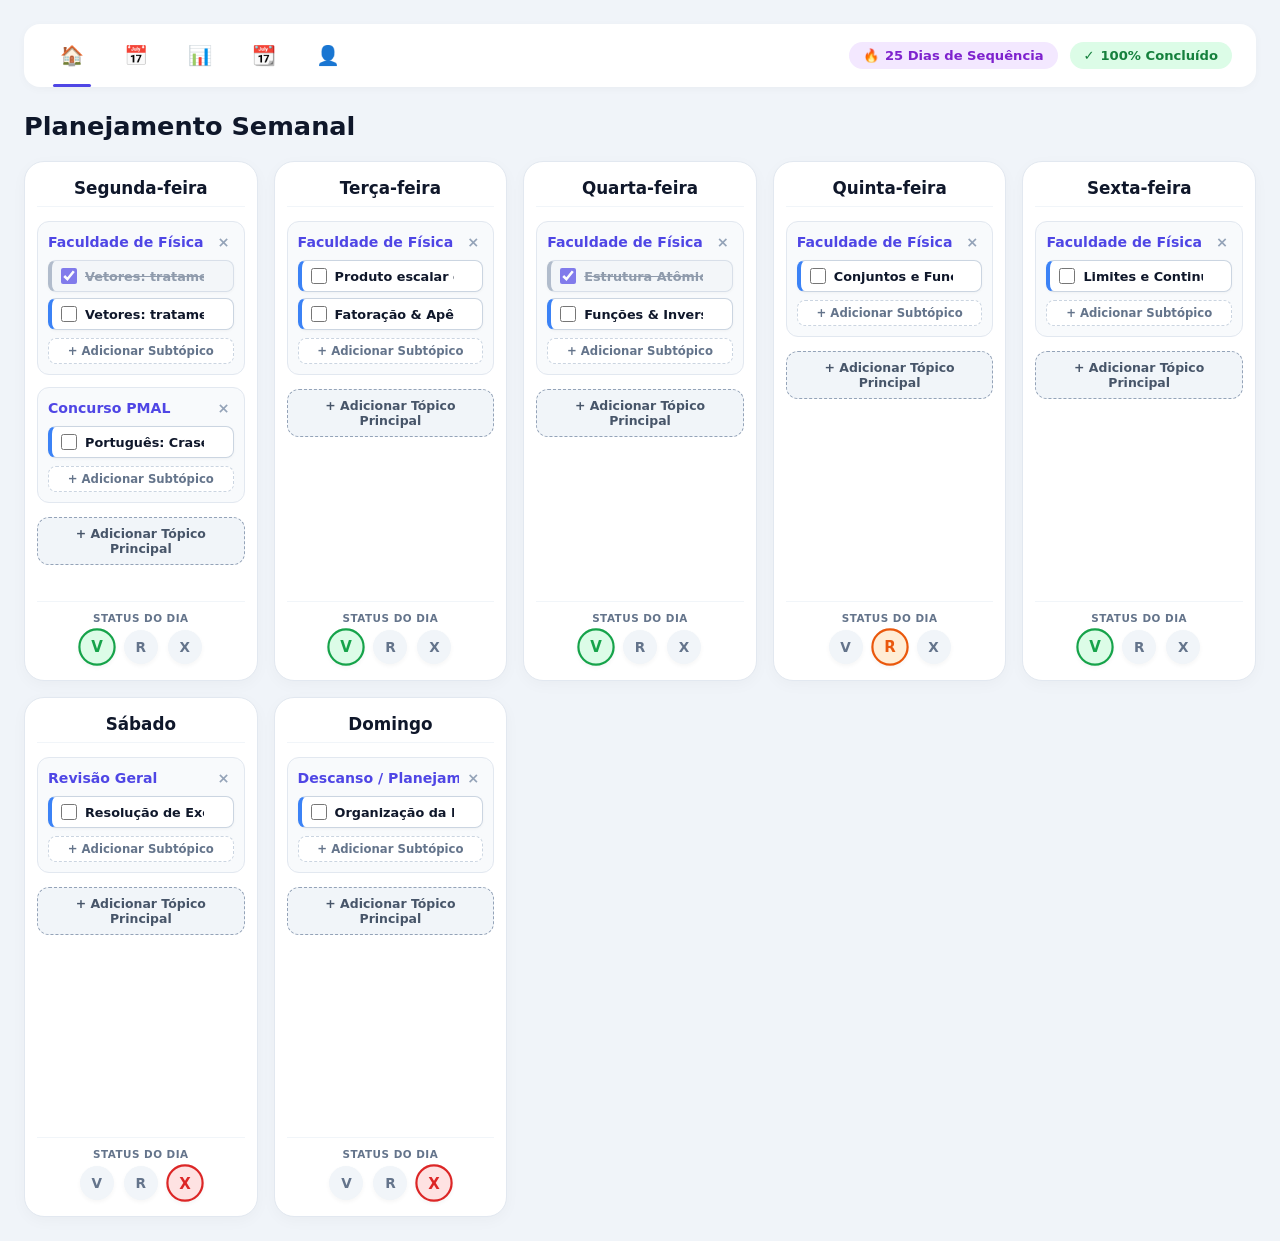
==== commit 3f3b88fd: "reconstruct: piloto v8 prototype Co-authored-by: Copilot <223556219+Copilot@users.noreply.github.com" ====
--- a/index.html
+++ b/index.html
@@ -3,36 +3,32 @@
 <head>
   <meta charset="UTF-8">
   <meta name="viewport" content="width=device-width, initial-scale=1.0">
-  <title>App de Produtividade Beta</title>
+  <title>Dashboard de Produtividade & Estudos</title>
   <style>
     /* ==========================================================================
        1. VARIÁVEIS DE CORES E TEMA (ESTILO DASHBOARD CLEAN)
        ========================================================================== */
     :root {
-      color-scheme: dark;
-      --bg-main: #141820;
-      --card-bg: #202733;
-      --surface-soft: #1b222d;
-      --surface-hover: #2a3442;
-      --border-color: #354152;
-      --text-main: #f1f5f9;
-      --text-muted: #aab4c2;
-      --primary: #60a5fa;
-      --primary-hover: #93c5fd;
-      --subject-title: #cbd5e1;
-      --subtask-bg: #202733;
-      --subtask-border: #3a4656;
-      --subtask-accent: #60a5fa;
-      --completed-bg: #293344;
-      --control-bg: #293344;
-      --control-border: #465366;
-      --control-text: #dbe3ec;
-      --status-v: #4ade80;
-      --status-v-bg: #183629;
-      --status-r: #f87171;
-      --status-r-bg: #452326;
-      --status-x: #fb923c;
-      --status-x-bg: #452d1c;
+      --bg-main: #f0f4f9;          /* Fundo geral em tom cinza-azulado leve */
+      --card-bg: #ffffff;          /* Fundo dos cards brancos */
+      --border-color: #e2e8f0;     /* Bordas suaves */
+      --text-main: #0f172a;        /* Texto principal */
+      --text-muted: #64748b;       /* Texto secundário */
+      --primary: #4f46e5;          /* Roxo/Azul principal */
+      --primary-hover: #4338ca;
+
+      /* Status Circulares */
+      --status-v: #16a34a;
+      --status-v-bg: #dcfce7;
+      --status-r: #ea580c;
+      --status-r-bg: #ffedd5;
+      --status-x: #dc2626;
+      --status-x-bg: #fee2e2;
+
+      /* Cores dos Subtópicos */
+      --subtask-bg: #ffffff;
+      --subtask-border: #cbd5e1;
+      --subtask-accent: #3b82f6;
     }
 
     * {
@@ -58,8 +54,7 @@
        BARRA SUPERIOR (HEADER)
        ========================================================================== */
     .top-navbar {
-      background: var(--card-bg);
-      border: 1px solid var(--border-color);
+      background: #ffffff;
       border-radius: 16px;
       padding: 12px 24px;
       display: flex;
@@ -91,7 +86,7 @@
     }
 
     .nav-tab-item:hover {
-      background: var(--surface-hover);
+      background: #f1f5f9;
       color: var(--text-main);
     }
 
@@ -110,185 +105,10 @@
       border-radius: 3px;
     }
 
-    [hidden] {
-      display: none !important;
-    }
-
-    .view-panel:not([hidden]) {
-      animation: view-enter 240ms ease-out both;
-    }
-
-    .weekly-view-toolbar {
-      display: flex;
-      align-items: center;
-      justify-content: space-between;
-      flex-wrap: wrap;
+    .header-badges {
+      display: flex;
       gap: 12px;
-      margin-bottom: 16px;
-    }
-
-    .weekly-week-controls {
-      display: flex;
-      align-items: center;
-      flex-wrap: wrap;
-      gap: 8px;
-    }
-
-    .weekly-week-controls input {
-      min-height: 34px;
-      padding: 5px 8px;
-      border: 1px solid var(--control-border);
-      border-radius: 8px;
-      background: var(--control-bg);
-      color: var(--text-main);
-      color-scheme: dark;
-    }
-
-    .weekly-week-label {
-      min-width: 150px;
-      color: var(--text-main);
-      font-size: 0.85rem;
-      font-weight: 700;
-      text-align: center;
-    }
-
-    .weekly-range-controls {
-      display: grid;
-      grid-template-columns: minmax(0, 1fr) auto;
-      align-items: center;
-      gap: 12px 20px;
-      margin: 0 0 20px;
-      padding: 16px 18px;
-      border: 1px solid var(--border-color);
-      border-radius: 12px;
-      background: var(--surface-soft);
-    }
-
-    .weekly-range-heading h2 {
-      margin-bottom: 4px;
-      color: var(--text-main);
-      font-size: 0.95rem;
-    }
-
-    .weekly-range-heading p {
-      color: var(--text-muted);
-      font-size: 0.78rem;
-      line-height: 1.45;
-    }
-
-    .weekly-range-actions {
-      display: flex;
-      align-items: center;
-      justify-content: flex-end;
-      flex-wrap: wrap;
-      gap: 10px;
-    }
-
-    .weekly-range-dates {
-      display: flex;
-      align-items: center;
-      flex-wrap: wrap;
-      gap: 10px;
-    }
-
-    .weekly-range-date-field {
-      display: grid;
-      gap: 5px;
-      color: var(--text-muted);
-      font-size: 0.75rem;
-      font-weight: 700;
-    }
-
-    .weekly-range-controls input {
-      min-height: 34px;
-      padding: 5px 8px;
-      border: 1px solid var(--control-border);
-      border-radius: 8px;
-      background: var(--control-bg);
-      color: var(--text-main);
-      color-scheme: dark;
-    }
-
-    .weekly-range-buttons {
-      display: flex;
-      flex-wrap: wrap;
-      gap: 8px;
-    }
-
-    .weekly-range-clear-button {
-      min-height: 34px;
-      padding: 6px 10px;
-      border: 1px solid rgba(248, 113, 113, 0.55);
-      border-radius: 8px;
-      background: var(--status-r-bg);
-      color: var(--status-r);
-      cursor: pointer;
-      font-weight: 700;
-      white-space: nowrap;
-    }
-
-    .weekly-range-clear-button:hover {
-      border-color: var(--status-r);
-      background: rgba(248, 113, 113, 0.18);
-    }
-
-    .weekly-range-feedback {
-      grid-column: 1 / -1;
-      min-height: 1.2em;
-      color: var(--status-v);
-      font-size: 0.78rem;
-    }
-
-    @media (max-width: 720px) {
-      .weekly-range-controls {
-        grid-template-columns: 1fr;
-      }
-
-      .weekly-range-actions {
-        justify-content: flex-start;
-      }
-
-      .weekly-range-dates {
-        width: 100%;
-      }
-
-      .weekly-range-date-field input {
-        width: 100%;
-      }
-    }
-
-    @keyframes view-enter {
-      from {
-        opacity: 0;
-        transform: translateY(8px);
-      }
-      to {
-        opacity: 1;
-        transform: translateY(0);
-      }
-    }
-
-    @media (prefers-reduced-motion: reduce) {
-      .view-panel:not([hidden]) {
-        animation: none;
-      }
-    }
-
-    .header-badges {
-      display: flex;
-      gap: 12px;
-      align-items: center;
-    }
-
-    @media (max-width: 900px) {
-      .top-navbar {
-        flex-wrap: wrap;
-        gap: 12px;
-      }
-
-      .header-badges {
-        flex-wrap: wrap;
-      }
+      align-items: center;
     }
 
     .badge-pill {
@@ -302,8 +122,13 @@
     }
 
     .badge-fire {
-      background: #293344;
-      color: #dbe3ec;
+      background: #f3e8ff;
+      color: #7e22ce;
+    }
+
+    .badge-check {
+      background: #dcfce7;
+      color: #15803d;
     }
 
     /* ==========================================================================
@@ -313,7 +138,7 @@
       font-size: 1.6rem;
       font-weight: 800;
       margin-bottom: 20px;
-      color: var(--text-main);
+      color: #0f172a;
     }
 
     .weekly-grid {
@@ -325,491 +150,6 @@
     @media (max-width: 1400px) {
       .weekly-grid {
         grid-template-columns: repeat(auto-fit, minmax(220px, 1fr));
-      }
-    }
-
-    .macro-section {
-      display: flex;
-      flex-direction: column;
-      gap: 20px;
-    }
-
-    .macro-intro {
-      color: var(--text-muted);
-      margin-top: -12px;
-    }
-
-    .macro-stat-grid {
-      display: grid;
-      grid-template-columns: repeat(6, minmax(0, 1fr));
-      gap: 16px;
-    }
-
-    .macro-stat-card,
-    .macro-panel {
-      background: var(--card-bg);
-      border: 1px solid var(--border-color);
-      border-radius: 16px;
-      padding: 18px;
-    }
-
-    .macro-stat-label {
-      color: var(--text-muted);
-      font-size: 0.82rem;
-      font-weight: 700;
-    }
-
-    .macro-stat-value {
-      display: block;
-      margin-top: 8px;
-      font-size: 1.8rem;
-      font-weight: 800;
-      line-height: 1.2;
-    }
-
-    .macro-stat-detail {
-      display: block;
-      margin-top: 5px;
-      color: var(--text-muted);
-      font-size: 0.76rem;
-    }
-
-    .macro-panel {
-      padding: 20px;
-    }
-
-    .macro-toolbar {
-      display: flex;
-      align-items: center;
-      justify-content: space-between;
-      flex-wrap: wrap;
-      gap: 14px;
-      margin-bottom: 18px;
-    }
-
-    .month-tracker-heading {
-      display: flex;
-      flex-direction: column;
-      gap: 4px;
-    }
-
-    .month-tracker-heading h2 {
-      font-size: 1rem;
-    }
-
-    .month-tracker-heading p {
-      color: var(--text-muted);
-      font-size: 0.8rem;
-    }
-
-    .view-mode-switcher,
-    .calendar-controls,
-    .period-controls {
-      display: flex;
-      align-items: center;
-      flex-wrap: wrap;
-      gap: 8px;
-    }
-
-    .view-mode-button,
-    .calendar-control-button,
-    .period-apply-button,
-    .view-action-button {
-      min-height: 34px;
-      padding: 6px 10px;
-      border: 1px solid var(--control-border);
-      border-radius: 8px;
-      background: var(--control-bg);
-      color: var(--control-text);
-      cursor: pointer;
-      font-weight: 700;
-    }
-
-    .view-action-button {
-      border-color: var(--primary);
-      color: var(--text-main);
-    }
-
-    .view-mode-button.active {
-      border-color: var(--primary);
-      background: var(--surface-hover);
-      color: var(--text-main);
-    }
-
-    .calendar-control-button {
-      width: 36px;
-      padding: 4px;
-      font-size: 1.1rem;
-    }
-
-    .calendar-control-button.calendar-control-today {
-      width: auto;
-      font-size: 0.8rem;
-    }
-
-    .calendar-control-button,
-    .view-mode-button,
-    .period-apply-button {
-      white-space: nowrap;
-    }
-
-    .view-mode-button:hover,
-    .calendar-control-button:hover,
-    .period-apply-button:hover,
-    .view-action-button:hover {
-      border-color: var(--primary);
-      color: var(--primary);
-    }
-
-    .day-card.is-focused {
-      outline: 3px solid rgba(96, 165, 250, 0.78);
-      outline-offset: 3px;
-    }
-
-    .day-card.is-selected-date {
-      border: 2px solid rgba(96, 165, 250, 0.82);
-      box-shadow: inset 0 0 0 1px rgba(96, 165, 250, 0.22), 0 0 0 2px rgba(96, 165, 250, 0.12);
-    }
-
-    .calendar-period-label {
-      min-width: 150px;
-      color: var(--text-main);
-      font-size: 0.95rem;
-      font-weight: 800;
-      text-align: center;
-      text-transform: capitalize;
-    }
-
-    .period-controls label {
-      display: flex;
-      align-items: center;
-      gap: 6px;
-      color: var(--text-muted);
-      font-size: 0.78rem;
-      font-weight: 700;
-    }
-
-    .period-controls input {
-      min-height: 34px;
-      padding: 5px 8px;
-      border: 1px solid var(--control-border);
-      border-radius: 8px;
-      background: var(--control-bg);
-      color: var(--text-main);
-      color-scheme: dark;
-    }
-
-    .period-error {
-      flex-basis: 100%;
-      color: var(--status-r);
-      font-size: 0.76rem;
-    }
-
-    .calendar-view-target {
-      overflow-x: auto;
-      padding: 0 0 8px;
-    }
-
-    .month-calendar-grid {
-      display: grid;
-      grid-template-columns: repeat(7, minmax(0, 1fr));
-      gap: 8px;
-      min-width: 350px;
-    }
-
-    .calendar-weekday {
-      color: var(--text-muted);
-      text-align: center;
-      font-weight: 700;
-      font-size: 0.74rem;
-      padding-bottom: 4px;
-    }
-
-    .calendar-day {
-      display: flex;
-      min-width: 0;
-      min-height: 64px;
-      flex-direction: column;
-      align-items: center;
-      justify-content: space-between;
-      padding: 7px 4px;
-      border-radius: 8px;
-      border: 1px solid transparent;
-      background: var(--surface-soft);
-      color: var(--text-main);
-      cursor: pointer;
-      font: inherit;
-      transition: border-color 0.15s ease, background 0.15s ease;
-    }
-
-    .calendar-day:hover,
-    .calendar-day:focus-visible {
-      border-color: var(--control-border);
-      outline: none;
-    }
-
-    .calendar-day.is-today {
-      border-color: rgba(170, 180, 194, 0.56);
-      background: rgba(170, 180, 194, 0.08);
-    }
-
-    .calendar-day.is-selected {
-      box-shadow: inset 0 0 0 1px var(--primary);
-    }
-
-    .calendar-day.has-activities {
-      position: relative;
-      border-color: rgba(96, 165, 250, 0.3);
-      background: linear-gradient(145deg, rgba(96, 165, 250, 0.1), var(--surface-soft) 68%);
-    }
-
-    .calendar-day.is-today.has-activities {
-      border-color: rgba(170, 180, 194, 0.56);
-      background: rgba(170, 180, 194, 0.08);
-    }
-
-    .calendar-day.has-activities::after {
-      position: absolute;
-      top: 5px;
-      right: 5px;
-      width: 5px;
-      height: 5px;
-      border-radius: 50%;
-      background: var(--primary);
-      content: "";
-      opacity: 0.8;
-    }
-
-    .calendar-day.is-outside-period {
-      visibility: hidden;
-    }
-
-    .calendar-day.is-future .month-status-dot:not([class*="status-"]) {
-      opacity: 0.35;
-    }
-
-    .calendar-date {
-      color: var(--text-main);
-      font-size: 0.75rem;
-      font-weight: 700;
-    }
-
-    .calendar-today-label {
-      padding: 1px 5px;
-      border-radius: 999px;
-      background: rgba(170, 180, 194, 0.16);
-      color: var(--text-muted);
-      font-size: 0.56rem;
-      font-weight: 700;
-      line-height: 1.4;
-    }
-
-    .annual-months-grid,
-    .period-months-grid {
-      display: grid;
-      grid-template-columns: repeat(3, minmax(230px, 1fr));
-      gap: 14px;
-      min-width: 720px;
-    }
-
-    .annual-month-card,
-    .period-month-card {
-      min-width: 0;
-      padding: 14px;
-      border: 1px solid var(--border-color);
-      border-radius: 12px;
-      background: var(--surface-soft);
-    }
-
-    .annual-month-card h3,
-    .period-month-card h3 {
-      margin-bottom: 10px;
-      color: var(--text-main);
-      font-size: 0.88rem;
-      text-align: center;
-      text-transform: capitalize;
-    }
-
-    .annual-month-card .month-calendar-grid,
-    .period-month-card .month-calendar-grid {
-      min-width: 0;
-      gap: 4px;
-    }
-
-    .annual-month-card .calendar-day,
-    .period-month-card .calendar-day {
-      min-height: 39px;
-      padding: 4px 2px;
-      border-radius: 6px;
-    }
-
-    .annual-month-card .calendar-date,
-    .period-month-card .calendar-date {
-      font-size: 0.68rem;
-    }
-
-    .annual-month-card .month-status-dot,
-    .period-month-card .month-status-dot {
-      width: 16px;
-      height: 16px;
-      font-size: 0.5rem;
-    }
-
-    .month-status-dot {
-      display: grid;
-      width: 23px;
-      height: 23px;
-      place-items: center;
-      border: 1px solid var(--control-border);
-      border-radius: 50%;
-      background: transparent;
-      color: var(--text-muted);
-      font-size: 0.62rem;
-      font-weight: 800;
-    }
-
-    .month-status-dot.status-v {
-      border-color: var(--status-v);
-      background: var(--status-v);
-      color: #10251a;
-    }
-
-    .month-status-dot.status-r {
-      border-color: var(--status-r);
-      background: var(--status-r);
-      color: #301719;
-    }
-
-    .month-status-dot.status-x {
-      border-color: var(--status-x);
-      background: var(--status-x);
-      color: #321d0c;
-    }
-
-    .month-legend {
-      display: flex;
-      flex-wrap: wrap;
-      gap: 16px;
-      margin-top: 16px;
-      color: var(--text-muted);
-      font-size: 0.76rem;
-    }
-
-    .month-legend-item {
-      display: inline-flex;
-      align-items: center;
-      gap: 7px;
-    }
-
-    .month-legend .month-status-dot {
-      width: 18px;
-      height: 18px;
-      font-size: 0.56rem;
-    }
-
-    .activities-legend-dot {
-      width: 7px;
-      height: 7px;
-      border-radius: 50%;
-      background: var(--primary);
-      box-shadow: 0 0 0 3px rgba(96, 165, 250, 0.12);
-    }
-
-    .day-details {
-      margin-top: 18px;
-      padding: 16px;
-      border: 1px solid var(--border-color);
-      border-radius: 12px;
-      background: var(--surface-soft);
-    }
-
-    .day-details-header {
-      display: flex;
-      align-items: flex-start;
-      justify-content: space-between;
-      flex-wrap: wrap;
-      gap: 10px;
-      margin-bottom: 14px;
-    }
-
-    .day-details-header h3 {
-      font-size: 0.95rem;
-    }
-
-    .day-details-status {
-      color: var(--text-muted);
-      font-size: 0.78rem;
-      font-weight: 700;
-    }
-
-    .day-details-status.status-v { color: var(--status-v); }
-    .day-details-status.status-r { color: var(--status-r); }
-    .day-details-status.status-x { color: var(--status-x); }
-
-    .planned-subjects {
-      display: grid;
-      grid-template-columns: repeat(auto-fit, minmax(200px, 1fr));
-      gap: 10px;
-    }
-
-    .planned-subject {
-      padding: 12px;
-      border: 1px solid var(--border-color);
-      border-radius: 10px;
-      background: var(--card-bg);
-    }
-
-    .planned-subject h4 {
-      margin-bottom: 8px;
-      color: var(--subject-title);
-      font-size: 0.83rem;
-    }
-
-    .planned-subject ul {
-      display: grid;
-      gap: 6px;
-      padding-left: 18px;
-      color: var(--text-muted);
-      font-size: 0.78rem;
-    }
-
-    .planned-subtask-done {
-      color: var(--text-muted);
-      text-decoration: line-through;
-    }
-
-    .day-details-empty {
-      color: var(--text-muted);
-      font-size: 0.82rem;
-    }
-
-    .day-details-context {
-      margin-top: 12px;
-      color: var(--text-muted);
-      font-size: 0.74rem;
-    }
-
-    .day-details-actions {
-      display: flex;
-      justify-content: flex-end;
-      margin-top: 16px;
-      padding-top: 12px;
-      border-top: 1px solid var(--border-color);
-    }
-
-    @media (max-width: 800px) {
-      .macro-stat-grid {
-        grid-template-columns: repeat(auto-fit, minmax(140px, 1fr));
-      }
-
-      .macro-toolbar {
-        align-items: flex-start;
-        flex-direction: column;
-      }
-
-      .annual-months-grid,
-      .period-months-grid {
-        grid-template-columns: repeat(2, minmax(230px, 1fr));
       }
     }
 
@@ -822,55 +162,20 @@
       display: flex;
       flex-direction: column;
       gap: 14px;
-      border: 1px solid var(--border-color);
+      border: 1px solid #e2e8f0;
       min-height: 520px;
-    }
-
-    .day-card.is-today {
-      background: #293344;
-      border-color: rgba(170, 180, 194, 0.78);
-      box-shadow: inset 0 0 0 1px rgba(170, 180, 194, 0.2);
-    }
-
-    .day-card.is-today .day-date.is-today {
-      padding: 2px 8px;
-      border: 1px solid rgba(170, 180, 194, 0.48);
-      border-radius: 999px;
-      background: rgba(170, 180, 194, 0.14);
-    }
-
-    .day-card.is-today.is-selected-date {
-      border-color: rgba(96, 165, 250, 0.82);
-      box-shadow:
-        inset 0 0 0 1px rgba(96, 165, 250, 0.22),
-        0 0 0 2px rgba(96, 165, 250, 0.12);
     }
 
     .day-header {
       text-align: center;
       padding-bottom: 8px;
-      border-bottom: 1px solid var(--border-color);
+      border-bottom: 1px solid #f1f5f9;
     }
 
     .day-title {
       font-size: 1.05rem;
       font-weight: 800;
-      color: var(--text-main);
-    }
-
-    .day-date {
-      display: inline-block;
-      margin-top: 3px;
-      color: var(--text-muted);
-      font-size: 0.72rem;
-      font-weight: 600;
-    }
-
-    .day-date.is-today {
-      padding: 2px 7px;
-      border-radius: 999px;
-      background: var(--surface-hover);
-      color: var(--text-main);
+      color: #0f172a;
     }
 
     /* Bloco do Tópico Principal */
@@ -884,10 +189,10 @@
       display: flex;
       flex-direction: column;
       gap: 8px;
-      background: var(--surface-soft);
+      background: #f8fafc;
       padding: 10px;
       border-radius: 12px;
-      border: 1px solid var(--border-color);
+      border: 1px solid #e2e8f0;
       position: relative;
     }
 
@@ -901,7 +206,7 @@
     .subject-title-input {
       font-size: 0.88rem;
       font-weight: 800;
-      color: var(--subject-title);
+      color: var(--primary);
       border: none;
       background: transparent;
       outline: none;
@@ -916,7 +221,7 @@
     .btn-remove-subject {
       background: none;
       border: none;
-      color: var(--text-muted);
+      color: #94a3b8;
       cursor: pointer;
       font-size: 0.9rem;
       font-weight: bold;
@@ -924,7 +229,7 @@
     }
 
     .btn-remove-subject:hover {
-      color: var(--primary);
+      color: #ef4444;
     }
 
     /* Lista de Subtópicos Diferenciáveis */
@@ -948,7 +253,7 @@
     }
 
     .subtask-item:hover {
-      border-color: var(--control-border);
+      border-color: #94a3b8;
       border-left-color: var(--primary);
       transform: translateY(-1px);
     }
@@ -972,8 +277,8 @@
     }
 
     .subtask-item.completed {
-      background: var(--completed-bg);
-      border-left-color: var(--text-muted);
+      background: #f1f5f9;
+      border-left-color: #94a3b8;
       opacity: 0.7;
     }
 
@@ -985,7 +290,7 @@
     .btn-remove-subtask {
       background: none;
       border: none;
-      color: var(--text-muted);
+      color: #cbd5e1;
       cursor: pointer;
       font-size: 0.85rem;
       font-weight: bold;
@@ -998,13 +303,13 @@
     }
 
     .btn-remove-subtask:hover {
-      color: var(--primary);
+      color: #ef4444;
     }
 
     /* Botão de Adicionar Subtópico */
     .btn-add-subtask {
-      background: var(--card-bg);
-      border: 1px dashed var(--control-border);
+      background: #ffffff;
+      border: 1px dashed #cbd5e1;
       border-radius: 8px;
       padding: 5px;
       font-size: 0.73rem;
@@ -1018,17 +323,17 @@
     .btn-add-subtask:hover {
       border-color: var(--primary);
       color: var(--primary);
-      background: var(--surface-hover);
+      background: #f5f3ff;
     }
 
     /* Botão de Adicionar Tópico Principal */
     .btn-add-main-subject {
-      background: var(--control-bg);
-      border: 1px dashed var(--control-border);
+      background: #f1f5f9;
+      border: 1px dashed #94a3b8;
       border-radius: 12px;
       padding: 8px;
       font-size: 0.78rem;
-      color: var(--control-text);
+      color: #475569;
       cursor: pointer;
       text-align: center;
       font-weight: 800;
@@ -1036,7 +341,7 @@
     }
 
     .btn-add-main-subject:hover {
-      background: var(--surface-hover);
+      background: #e2e8f0;
       color: var(--text-main);
     }
 
@@ -1048,7 +353,7 @@
       gap: 6px;
       margin-top: auto;
       padding-top: 10px;
-      border-top: 1px solid var(--border-color);
+      border-top: 1px solid #f1f5f9;
     }
 
     .status-label {
@@ -1076,24 +381,14 @@
       cursor: pointer;
       font-size: 0.85rem;
       font-weight: 800;
-      background: var(--control-bg);
-      color: var(--control-text);
+      background: #f1f5f9;
+      color: #64748b;
       transition: all 0.2s ease;
       box-shadow: 0 2px 4px rgba(0, 0, 0, 0.04);
     }
 
     .circle-btn:hover {
       transform: translateY(-1px);
-    }
-
-    .circle-btn:disabled {
-      cursor: not-allowed;
-      opacity: 0.42;
-      transform: none;
-    }
-
-    .circle-btn:disabled:hover {
-      transform: none;
     }
 
     .circle-v.active {
@@ -1125,9 +420,9 @@
     <!-- BARRA SUPERIOR -->
     <header class="top-navbar">
       <nav class="nav-tabs">
-        <button class="nav-tab-item active" type="button" data-view="weekly" aria-label="Planejamento Semanal" aria-pressed="true" title="Planejamento Semanal"><span>🏠</span></button>
+        <button class="nav-tab-item active" title="Planejamento Semanal"><span>🏠</span></button>
         <button class="nav-tab-item" title="Calendário Mensal"><span>📅</span></button>
-        <button class="nav-tab-item" type="button" data-view="macro" aria-label="Acompanhamento Mensal" aria-pressed="false" title="Acompanhamento Mensal"><span>📊</span></button>
+        <button class="nav-tab-item" title="Produtividade Macro"><span>📊</span></button>
         <button class="nav-tab-item" title="Eventos e Prazos"><span>📆</span></button>
         <button class="nav-tab-item" title="Perfil"><span>👤</span></button>
       </nav>
@@ -1136,103 +431,22 @@
         <div class="badge-pill badge-fire">
           <span>🔥</span> <span id="streak-count">25 Dias de Sequência</span>
         </div>
+        <div class="badge-pill badge-check">
+          <span>✓</span> <span>100% Concluído</span>
+        </div>
       </div>
     </header>
 
     <!-- TÍTULO DA PÁGINA -->
-    <h1 class="page-title" id="page-title">Planejamento Semanal</h1>
-
-    <section class="view-panel" id="weekly-view" aria-label="Planejamento Semanal">
-      <div class="weekly-view-toolbar">
-        <div class="weekly-week-controls" aria-label="Selecionar semana do planejamento">
-          <button class="calendar-control-button" id="previous-week" type="button" aria-label="Semana anterior" title="Semana anterior">‹</button>
-          <label for="weekly-date-picker">Semana de</label>
-          <input id="weekly-date-picker" type="date">
-          <span class="weekly-week-label" id="weekly-week-label"></span>
-          <button class="calendar-control-button" id="next-week" type="button" aria-label="Próxima semana" title="Próxima semana">›</button>
-          <button class="calendar-control-button calendar-control-today" id="current-week" type="button">Esta semana</button>
-        </div>
-        <button class="view-action-button" id="return-to-monthly" type="button">← Voltar ao acompanhamento mensal</button>
-      </div>
-      <section class="weekly-range-controls" aria-labelledby="weekly-range-title">
-        <div class="weekly-range-heading">
-          <h2 id="weekly-range-title">Gerenciar cronograma por intervalo</h2>
-          <p>Escolha um intervalo de semanas completas, de domingo a sábado. Repetir usa como modelo o cronograma da semana selecionada. Limpar remove as atividades do intervalo, mas mantém os status dos dias.</p>
-        </div>
-        <div class="weekly-range-actions">
-          <div class="weekly-range-dates">
-            <label class="weekly-range-date-field" for="weekly-range-start">
-              <span>Domingo inicial</span>
-              <input id="weekly-range-start" type="date">
-            </label>
-            <label class="weekly-range-date-field" for="weekly-range-end">
-              <span>Sábado final</span>
-              <input id="weekly-range-end" type="date">
-            </label>
-          </div>
-          <div class="weekly-range-buttons">
-            <button class="view-action-button" id="apply-weekly-range" type="button">Repetir cronograma</button>
-            <button class="weekly-range-clear-button" id="clear-weekly-range" type="button">Limpar cronogramas</button>
-          </div>
-        </div>
-        <span class="weekly-range-feedback" id="weekly-range-feedback" role="status" aria-live="polite"></span>
-      </section>
-      <main class="weekly-grid" id="weekly-grid"></main>
-    </section>
-
-    <section class="view-panel macro-section" id="macro-view" aria-label="Acompanhamento Mensal" hidden>
-      <p class="macro-intro">Acompanhe a produtividade de cada dia do mês. Os status são sincronizados com o Planejamento Semanal e as datas seguem o calendário.</p>
-
-      <div class="macro-stat-grid" id="macro-stat-grid"></div>
-
-      <section class="macro-panel" aria-labelledby="month-tracker-title">
-        <div class="macro-toolbar">
-          <div class="month-tracker-heading">
-            <h2 id="month-tracker-title">Calendário de produtividade</h2>
-            <p>Alterne entre mês, ano ou um período personalizado. Clique em um dia para consultar as atividades planejadas.</p>
-          </div>
-          <div class="view-mode-switcher" role="group" aria-label="Modo de visualização">
-            <button class="view-mode-button active" type="button" data-macro-mode="month" aria-pressed="true">Mês</button>
-            <button class="view-mode-button" type="button" data-macro-mode="year" aria-pressed="false">Ano</button>
-            <button class="view-mode-button" type="button" data-macro-mode="period" aria-pressed="false">Período</button>
-          </div>
-        </div>
-        <div class="macro-toolbar">
-          <div class="calendar-controls" id="month-controls">
-            <button class="calendar-control-button" id="previous-month" type="button" aria-label="Mês anterior" title="Mês anterior">‹</button>
-            <span class="calendar-period-label" id="month-label"></span>
-            <button class="calendar-control-button" id="next-month" type="button" aria-label="Próximo mês" title="Próximo mês">›</button>
-            <button class="calendar-control-button calendar-control-today" id="current-month" type="button">Este mês</button>
-          </div>
-          <div class="calendar-controls" id="year-controls" hidden>
-            <button class="calendar-control-button" id="previous-year" type="button" aria-label="Ano anterior" title="Ano anterior">‹</button>
-            <span class="calendar-period-label" id="year-label"></span>
-            <button class="calendar-control-button" id="next-year" type="button" aria-label="Próximo ano" title="Próximo ano">›</button>
-            <button class="calendar-control-button calendar-control-today" id="current-year" type="button">Este ano</button>
-          </div>
-          <div class="period-controls" id="period-controls" hidden>
-            <label>De <input id="period-start" type="date"></label>
-            <label>Até <input id="period-end" type="date"></label>
-            <button class="period-apply-button" id="apply-period" type="button">Aplicar período</button>
-            <span class="period-error" id="period-error" role="alert"></span>
-          </div>
-        </div>
-        <div class="calendar-view-target" id="calendar-view-target"></div>
-        <section class="day-details" id="day-details" aria-live="polite" aria-labelledby="day-details-title"></section>
-        <div class="month-legend" aria-label="Legenda de status">
-          <span class="month-legend-item"><span class="month-status-dot status-v">V</span> Produtivo</span>
-          <span class="month-legend-item"><span class="month-status-dot status-r">R</span> Dia ruim</span>
-          <span class="month-legend-item"><span class="month-status-dot status-x">X</span> Dia inativo</span>
-          <span class="month-legend-item"><span class="month-status-dot">·</span> Sem registro</span>
-          <span class="month-legend-item"><span class="activities-legend-dot" aria-hidden="true"></span> Há atividades agendadas</span>
-        </div>
-      </section>
-    </section>
+    <h1 class="page-title">Planejamento Semanal</h1>
+
+    <!-- GRID DOS 7 DIAS DA SEMANA -->
+    <main class="weekly-grid" id="weekly-grid"></main>
 
   </div>
 
   <script>
-    const DAYS_OF_WEEK = ["Domingo", "Segunda-feira", "Terça-feira", "Quarta-feira", "Quinta-feira", "Sexta-feira", "Sábado"];
+    const DAYS_OF_WEEK = ["Segunda-feira", "Terça-feira", "Quarta-feira", "Quinta-feira", "Sexta-feira", "Sábado", "Domingo"];
 
     // Dados Iniciais da Semana
     const initialWeekData = [
@@ -1331,219 +545,24 @@
       }
     ];
 
-    const VALID_STATUSES = ["v", "r", "x"];
-
-    function toDateKey(date) {
-      const year = date.getFullYear();
-      const month = String(date.getMonth() + 1).padStart(2, "0");
-      const day = String(date.getDate()).padStart(2, "0");
-      return `${year}-${month}-${day}`;
-    }
-
-    function fromDateKey(dateKey) {
-      const [year, month, day] = dateKey.split("-").map(Number);
-      return new Date(year, month - 1, day, 12);
-    }
-
-    function addDays(date, amount) {
-      const result = new Date(date);
-      result.setDate(result.getDate() + amount);
-      return result;
-    }
-
-    function getWeekStart(date) {
-      const result = new Date(date.getFullYear(), date.getMonth(), date.getDate(), 12);
-      result.setDate(result.getDate() - result.getDay());
-      return result;
-    }
-
-    let today = new Date();
-    let currentWeekStart = getWeekStart(today);
-    let currentWeekStartKey = toDateKey(currentWeekStart);
-    let highlightedWeeklyDateKey = toDateKey(today);
-    let monthlyDateWasSelected = false;
-    let selectedMonth = new Date(today.getFullYear(), today.getMonth(), 1, 12);
-    let selectedYear = today.getFullYear();
-    let macroViewMode = "month";
-    let selectedDateKey = toDateKey(today);
-    let periodStart = new Date(today.getFullYear(), today.getMonth(), 1, 12);
-    let periodEnd = new Date(today.getFullYear(), today.getMonth() + 1, 0, 12);
-    let legacyWeekData = JSON.parse(localStorage.getItem('weekly_planner_data')) || initialWeekData;
-    let productivityHistory = JSON.parse(localStorage.getItem('weekly_planner_history')) || {};
-    let weeklySchedules = JSON.parse(localStorage.getItem('weekly_planner_schedules')) || {};
-    const savedWeekStart = localStorage.getItem('weekly_planner_week_start');
-    const savedWeekOrder = localStorage.getItem('weekly_planner_week_order');
-    const usesLegacyMondayOrder = savedWeekOrder !== "sunday-first";
-
-    if (savedWeekStart && (savedWeekStart !== currentWeekStartKey || usesLegacyMondayOrder)) {
-      const previousWeekStart = fromDateKey(savedWeekStart);
-      legacyWeekData.forEach(dayObj => {
-        const dayIdx = DAYS_OF_WEEK.indexOf(dayObj.day);
-        const statusDate = toDateKey(addDays(previousWeekStart, dayIdx));
-        if (VALID_STATUSES.includes(dayObj.status)) {
-          productivityHistory[statusDate] = dayObj.status;
-        }
-      });
-    }
-
-    legacyWeekData.sort((dayA, dayB) => DAYS_OF_WEEK.indexOf(dayA.day) - DAYS_OF_WEEK.indexOf(dayB.day));
-    const legacyScheduleWeekKey = savedWeekStart || currentWeekStartKey;
-    if (!Object.prototype.hasOwnProperty.call(weeklySchedules, legacyScheduleWeekKey)) {
-      weeklySchedules[legacyScheduleWeekKey] = legacyWeekData.map(dayObj => ({
-        day: dayObj.day,
-        subjects: dayObj.subjects
-      }));
-      if (!savedWeekStart || savedWeekStart === currentWeekStartKey) {
-        legacyWeekData.forEach((dayObj, dayIdx) => {
-          const dateKey = toDateKey(addDays(currentWeekStart, dayIdx));
-          if (VALID_STATUSES.includes(productivityHistory[dateKey])) {
-            dayObj.status = productivityHistory[dateKey];
-          } else if (VALID_STATUSES.includes(dayObj.status)) {
-            productivityHistory[dateKey] = dayObj.status;
-          }
-        });
-      }
-    }
-
-    let selectedWeekStart = currentWeekStart;
-    let selectedWeekStartKey = currentWeekStartKey;
-    let weekData = [];
-
-    function createEmptyWeekData() {
-      return DAYS_OF_WEEK.map(day => ({ day, status: "", subjects: [] }));
-    }
-
-    function loadWeekDataForStart(date, highlightedDate = null) {
-      selectedWeekStart = getWeekStart(date);
-      selectedWeekStartKey = toDateKey(selectedWeekStart);
-      highlightedWeeklyDateKey = highlightedDate
-        ? toDateKey(highlightedDate)
-        : (toDateKey(today) >= selectedWeekStartKey
-          && toDateKey(today) <= toDateKey(addDays(selectedWeekStart, 6))
-          ? toDateKey(today)
-          : null);
-      document.getElementById('weekly-range-start').value = selectedWeekStartKey;
-      document.getElementById('weekly-range-end').value = "";
-      document.getElementById('weekly-range-feedback').textContent = "";
-      const savedSchedule = weeklySchedules[selectedWeekStartKey];
-      const scheduleByDay = new Map((savedSchedule || []).map(day => [day.day, day]));
-
-      weekData = DAYS_OF_WEEK.map((day, dayIdx) => {
-        const dateKey = toDateKey(addDays(selectedWeekStart, dayIdx));
-        const schedule = scheduleByDay.get(day);
-        return {
-          day,
-          status: VALID_STATUSES.includes(productivityHistory[dateKey])
-            ? productivityHistory[dateKey]
-            : "",
-          subjects: schedule ? schedule.subjects : []
-        };
-      });
-
-      renderWeeklyGrid();
-      return selectedWeekStart;
-    }
-
-    localStorage.setItem('weekly_planner_week_start', currentWeekStartKey);
-    localStorage.setItem('weekly_planner_week_order', "sunday-first");
-
-    function syncSelectedWeekToHistory() {
-      weekData.forEach((dayObj, dayIdx) => {
-        const statusDate = toDateKey(addDays(selectedWeekStart, dayIdx));
-        if (VALID_STATUSES.includes(dayObj.status)) {
-          productivityHistory[statusDate] = dayObj.status;
-        } else {
-          delete productivityHistory[statusDate];
-        }
-      });
-    }
+    let weekData = JSON.parse(localStorage.getItem('weekly_planner_data')) || initialWeekData;
 
     function saveWeekData() {
-      syncSelectedWeekToHistory();
-      weeklySchedules[selectedWeekStartKey] = weekData.map(dayObj => ({
-        day: dayObj.day,
-        subjects: dayObj.subjects
-      }));
-      localStorage.setItem('weekly_planner_schedules', JSON.stringify(weeklySchedules));
       localStorage.setItem('weekly_planner_data', JSON.stringify(weekData));
-      localStorage.setItem('weekly_planner_history', JSON.stringify(productivityHistory));
-    }
-
-    loadWeekDataForStart(currentWeekStart);
-    saveWeekData();
-
-    function refreshCalendarDate() {
-      const currentDate = new Date();
-      if (toDateKey(currentDate) === toDateKey(today)) {
-        return;
-      }
-
-      const previousToday = today;
-      const previousWeekStart = currentWeekStart;
-      const previousWeekStartKey = currentWeekStartKey;
-      const wasShowingCurrentMonth = selectedMonth.getFullYear() === previousToday.getFullYear()
-        && selectedMonth.getMonth() === previousToday.getMonth();
-      const nextWeekStart = getWeekStart(currentDate);
-      const nextWeekStartKey = toDateKey(nextWeekStart);
-
-      if (nextWeekStartKey !== previousWeekStartKey) {
-        saveWeekData();
-
-        currentWeekStart = nextWeekStart;
-        currentWeekStartKey = nextWeekStartKey;
-        localStorage.setItem('weekly_planner_week_start', currentWeekStartKey);
-        if (selectedWeekStartKey === toDateKey(previousWeekStart)) {
-          loadWeekDataForStart(currentWeekStart);
-        }
-      }
-
-      today = currentDate;
-      if (wasShowingCurrentMonth && selectedMonth.getMonth() !== today.getMonth()) {
-        selectedMonth = new Date(today.getFullYear(), today.getMonth(), 1, 12);
-      }
-      renderWeeklyGrid();
-      renderMacro();
-    }
-
-    setInterval(refreshCalendarDate, 60 * 1000);
-    document.addEventListener('visibilitychange', () => {
-      if (!document.hidden) {
-        refreshCalendarDate();
-      }
-    });
+    }
 
     function renderWeeklyGrid() {
       const grid = document.getElementById('weekly-grid');
       grid.innerHTML = '';
-      const selectedWeekEnd = addDays(selectedWeekStart, 6);
-      const formatWeekDate = date => date.toLocaleDateString("pt-BR", {
-        day: "2-digit",
-        month: "2-digit",
-        year: "numeric"
-      });
-      document.getElementById('weekly-date-picker').value = selectedWeekStartKey;
-      document.getElementById('weekly-week-label').textContent = `até ${formatWeekDate(selectedWeekEnd)}`;
+
       weekData.forEach((dayObj, dayIdx) => {
         const card = document.createElement('div');
-        card.id = `weekly-day-${dayIdx}`;
-        card.tabIndex = -1;
-        const dayDate = addDays(selectedWeekStart, dayIdx);
-        const dayDateKey = toDateKey(dayDate);
-        const isToday = dayDateKey === toDateKey(today);
-        const isSelectedDate = dayDateKey === highlightedWeeklyDateKey;
-        card.className = `day-card${isToday ? ' is-today' : ''}${isSelectedDate ? ' is-selected-date' : ''}`;
-        const dateLabel = isToday
-          ? `<span class="day-date is-today">Hoje</span>`
-          : `<span class="day-date">${dayDate.toLocaleDateString("pt-BR", {
-              day: "2-digit",
-              month: "2-digit"
-            })}</span>`;
+        card.className = 'day-card';
 
         // Cabeçalho do Dia
         let html = `
           <div class="day-header">
             <h3 class="day-title">${dayObj.day}</h3>
-            ${dateLabel}
           </div>
           <div class="subjects-container" id="subjects-day-${dayIdx}">
         `;
@@ -1589,9 +608,9 @@
           <div class="status-circles-container">
             <span class="status-label">Status do Dia</span>
             <div class="status-circles">
-              <button class="circle-btn circle-v ${dayObj.status === 'v' ? 'active' : ''}" onclick="setStatus(${dayIdx}, 'v')" ${isToday ? '' : 'disabled'} aria-label="Marcar dia como positivo" title="${isToday ? 'Status de hoje' : 'Somente o status de hoje pode ser alterado'}">V</button>
-              <button class="circle-btn circle-r ${dayObj.status === 'r' ? 'active' : ''}" onclick="setStatus(${dayIdx}, 'r')" ${isToday ? '' : 'disabled'} aria-label="Marcar dia como ruim" title="${isToday ? 'Status de hoje' : 'Somente o status de hoje pode ser alterado'}">R</button>
-              <button class="circle-btn circle-x ${dayObj.status === 'x' ? 'active' : ''}" onclick="setStatus(${dayIdx}, 'x')" ${isToday ? '' : 'disabled'} aria-label="Marcar dia como inativo" title="${isToday ? 'Status de hoje' : 'Somente o status de hoje pode ser alterado'}">X</button>
+              <button class="circle-btn circle-v ${dayObj.status === 'v' ? 'active' : ''}" onclick="setStatus(${dayIdx}, 'v')">V</button>
+              <button class="circle-btn circle-r ${dayObj.status === 'r' ? 'active' : ''}" onclick="setStatus(${dayIdx}, 'r')">R</button>
+              <button class="circle-btn circle-x ${dayObj.status === 'x' ? 'active' : ''}" onclick="setStatus(${dayIdx}, 'x')">X</button>
             </div>
           </div>
         `;
@@ -1600,611 +619,6 @@
         grid.appendChild(card);
       });
     }
-
-    function getProductivityStats() {
-      const todayKey = toDateKey(new Date());
-      const recordedStatuses = Object.entries(productivityHistory)
-        .filter(([dateKey, status]) => dateKey <= todayKey && VALID_STATUSES.includes(status))
-        .sort(([dateA], [dateB]) => dateA.localeCompare(dateB));
-
-      let bestStreak = 0;
-      let streak = 0;
-      let previousDate = null;
-      let productiveDays = 0;
-
-      recordedStatuses.forEach(([dateKey, status]) => {
-        if (status === "v") {
-          productiveDays += 1;
-          const isConsecutive = previousDate
-            && addDays(fromDateKey(previousDate), 1).getTime() === fromDateKey(dateKey).getTime();
-          streak = isConsecutive ? streak + 1 : 1;
-          bestStreak = Math.max(bestStreak, streak);
-        } else {
-          streak = 0;
-        }
-        previousDate = dateKey;
-      });
-
-      const todayStatus = productivityHistory[todayKey];
-      let streakDate = fromDateKey(todayKey);
-      if (VALID_STATUSES.includes(todayStatus) && todayStatus !== "v") {
-        streakDate = null;
-      } else if (!VALID_STATUSES.includes(todayStatus)) {
-        streakDate = addDays(streakDate, -1);
-      }
-
-      let currentStreak = 0;
-      while (streakDate) {
-        const status = productivityHistory[toDateKey(streakDate)];
-        if (status !== "v") {
-          break;
-        }
-        currentStreak += 1;
-        streakDate = addDays(streakDate, -1);
-      }
-
-      return { currentStreak, bestStreak, productiveDays, todayKey };
-    }
-
-    function formatDayCount(count) {
-      return `${count} ${count === 1 ? "dia" : "dias"}`;
-    }
-
-    function escapeHtml(value) {
-      return String(value).replace(/[&<>"']/g, character => ({
-        "&": "&amp;",
-        "<": "&lt;",
-        ">": "&gt;",
-        '"': "&quot;",
-        "'": "&#39;"
-      })[character]);
-    }
-
-    function getVisibleDateRange() {
-      if (macroViewMode === "year") {
-        return [
-          new Date(selectedYear, 0, 1, 12),
-          new Date(selectedYear, 11, 31, 12)
-        ];
-      }
-      if (macroViewMode === "period") {
-        return [periodStart, periodEnd];
-      }
-
-      const start = new Date(selectedMonth.getFullYear(), selectedMonth.getMonth(), 1, 12);
-      return [start, new Date(selectedMonth.getFullYear(), selectedMonth.getMonth() + 1, 0, 12)];
-    }
-
-    function renderCalendarMonth(year, month, compact = false, rangeStart = null, rangeEnd = null) {
-      const monthStart = new Date(year, month, 1, 12);
-      const daysInMonth = new Date(year, month + 1, 0).getDate();
-      const headings = ["Dom", "Seg", "Ter", "Qua", "Qui", "Sex", "Sáb"]
-        .map(day => `<span class="calendar-weekday">${day}</span>`)
-        .join("");
-      const blanks = Array.from({ length: monthStart.getDay() }, () =>
-        `<span class="calendar-day-spacer" aria-hidden="true"></span>`
-      ).join("");
-      const dates = Array.from({ length: daysInMonth }, (_, index) => {
-        const date = addDays(monthStart, index);
-        const dateKey = toDateKey(date);
-        const outsideRange = (rangeStart && dateKey < toDateKey(rangeStart))
-          || (rangeEnd && dateKey > toDateKey(rangeEnd));
-        if (outsideRange) {
-          return `<span class="calendar-day-spacer" aria-hidden="true"></span>`;
-        }
-
-        const status = VALID_STATUSES.includes(productivityHistory[dateKey])
-          ? productivityHistory[dateKey]
-          : "";
-        const statusLabel = {
-          v: "Produtivo",
-          r: "Dia ruim",
-          x: "Dia inativo"
-        }[status] || "Sem registro";
-        const todayClass = dateKey === toDateKey(today) ? " is-today" : "";
-        const selectedClass = dateKey === selectedDateKey ? " is-selected" : "";
-        const futureClass = dateKey > toDateKey(today) ? " is-future" : "";
-        const weekSchedule = weeklySchedules[toDateKey(getWeekStart(date))] || [];
-        const dayPlan = weekSchedule.find(day => day.day === DAYS_OF_WEEK[date.getDay()]);
-        const hasActivities = Boolean(dayPlan && dayPlan.subjects.length > 0);
-        const activitiesClass = hasActivities ? " has-activities" : "";
-        const dateLabel = date.toLocaleDateString("pt-BR", {
-          weekday: "long",
-          day: "numeric",
-          month: "long",
-          year: "numeric"
-        });
-
-        return `
-          <button class="calendar-day${todayClass}${selectedClass}${futureClass}${activitiesClass}" type="button" data-calendar-date="${dateKey}" title="${dateLabel}${hasActivities ? ": Com atividades planejadas" : ""}. Status: ${statusLabel}" aria-label="Ver atividades de ${dateLabel}.${hasActivities ? " Há atividades planejadas." : " Sem atividades planejadas."} Status: ${statusLabel}" aria-pressed="${dateKey === selectedDateKey}">
-            <span class="calendar-date">${index + 1}</span>
-            ${dateKey === toDateKey(today) ? '<span class="calendar-today-label">Hoje</span>' : ''}
-            <span class="month-status-dot${status ? ` status-${status}` : ""}" aria-hidden="true">${status ? status.toUpperCase() : "·"}</span>
-          </button>
-        `;
-      }).join("");
-      const title = compact
-        ? `<h3>${monthStart.toLocaleDateString("pt-BR", { month: "long", year: "numeric" })}</h3>`
-        : "";
-
-      return `${title}<div class="month-calendar-grid">${headings}${blanks}${dates}</div>`;
-    }
-
-    function renderSelectedDayDetails() {
-      const date = fromDateKey(selectedDateKey);
-      const dateLabel = date.toLocaleDateString("pt-BR", {
-        weekday: "long",
-        day: "numeric",
-        month: "long",
-        year: "numeric"
-      });
-      const dayIndex = date.getDay();
-      const dateWeekKey = toDateKey(getWeekStart(date));
-      const dateWeekSchedule = weeklySchedules[dateWeekKey] || [];
-      const dayPlan = dateWeekSchedule.find(day => day.day === DAYS_OF_WEEK[dayIndex]);
-      const status = productivityHistory[selectedDateKey];
-      const statusLabel = {
-        v: "V · Produtivo",
-        r: "R · Dia ruim",
-        x: "X · Dia inativo"
-      }[status] || "Sem status registrado";
-      const statusClass = VALID_STATUSES.includes(status) ? ` status-${status}` : "";
-      let subjectsHtml = `<p class="day-details-empty">Não há atividades planejadas para este dia da semana.</p>`;
-
-      if (dayPlan && dayPlan.subjects.length) {
-        subjectsHtml = `<div class="planned-subjects">${dayPlan.subjects.map(subject => `
-          <article class="planned-subject">
-            <h4>${escapeHtml(subject.title || "Tópico sem título")}</h4>
-            ${subject.subtasks.length
-              ? `<ul>${subject.subtasks.map(subtask => `
-                  <li class="${subtask.done ? "planned-subtask-done" : ""}">${escapeHtml(subtask.text || "Subtópico sem descrição")}</li>
-                `).join("")}</ul>`
-              : `<p class="day-details-empty">Sem subtópicos planejados.</p>`}
-          </article>
-        `).join("")}</div>`;
-      }
-
-      document.getElementById('day-details').innerHTML = `
-        <div class="day-details-header">
-          <h3 id="day-details-title">Atividades de ${escapeHtml(dateLabel)}</h3>
-          <span class="day-details-status${statusClass}">${statusLabel}</span>
-        </div>
-        ${subjectsHtml}
-        <div class="day-details-actions">
-          <button class="view-action-button" type="button" id="edit-selected-day">Editar planejamento desta semana →</button>
-        </div>
-      `;
-    }
-
-    function renderMacro() {
-      const stats = getProductivityStats();
-      document.getElementById('streak-count').textContent = `${formatDayCount(stats.currentStreak)} de sequência atual`;
-
-      document.querySelectorAll('[data-macro-mode]').forEach(button => {
-        const isActive = button.dataset.macroMode === macroViewMode;
-        button.classList.toggle('active', isActive);
-        button.setAttribute('aria-pressed', String(isActive));
-      });
-      document.getElementById('month-controls').hidden = macroViewMode !== "month";
-      document.getElementById('year-controls').hidden = macroViewMode !== "year";
-      document.getElementById('period-controls').hidden = macroViewMode !== "period";
-      document.getElementById('month-label').textContent = selectedMonth.toLocaleDateString("pt-BR", {
-        month: "long",
-        year: "numeric"
-      });
-      document.getElementById('year-label').textContent = String(selectedYear);
-      document.getElementById('period-start').value = toDateKey(periodStart);
-      document.getElementById('period-end').value = toDateKey(periodEnd);
-
-      const [rangeStart, rangeEnd] = getVisibleDateRange();
-      const counts = { v: 0, r: 0, x: 0 };
-      let rangeDayCount = 0;
-      for (let date = new Date(rangeStart); date <= rangeEnd; date = addDays(date, 1)) {
-        rangeDayCount += 1;
-        const status = productivityHistory[toDateKey(date)];
-        if (VALID_STATUSES.includes(status)) {
-          counts[status] += 1;
-        }
-      }
-      const positivePercentage = rangeDayCount
-        ? new Intl.NumberFormat("pt-BR", {
-            minimumFractionDigits: 2,
-            maximumFractionDigits: 2
-          }).format((counts.v / rangeDayCount) * 100)
-        : "0,00";
-      const rangeLabel = macroViewMode === "month" ? "no mês" : macroViewMode === "year" ? "no ano" : "no período";
-      document.getElementById('macro-stat-grid').innerHTML = `
-        <article class="macro-stat-card">
-          <span class="macro-stat-label">Sequência atual</span>
-          <strong class="macro-stat-value">${formatDayCount(stats.currentStreak)}</strong>
-          <span class="macro-stat-detail">Dias produtivos consecutivos</span>
-        </article>
-        <article class="macro-stat-card">
-          <span class="macro-stat-label">Recorde histórico</span>
-          <strong class="macro-stat-value">${formatDayCount(stats.bestStreak)}</strong>
-          <span class="macro-stat-detail">Maior sequência sem dias ruins ou inativos</span>
-        </article>
-        <article class="macro-stat-card">
-          <span class="macro-stat-label">Dias positivos ${rangeLabel}</span>
-          <strong class="macro-stat-value">${counts.v}</strong>
-          <span class="macro-stat-detail">Dias marcados com V</span>
-        </article>
-        <article class="macro-stat-card">
-          <span class="macro-stat-label">Dias ruins ${rangeLabel}</span>
-          <strong class="macro-stat-value">${counts.r}</strong>
-          <span class="macro-stat-detail">Dias marcados com R</span>
-        </article>
-        <article class="macro-stat-card">
-          <span class="macro-stat-label">Dias inativos ${rangeLabel}</span>
-          <strong class="macro-stat-value">${counts.x}</strong>
-          <span class="macro-stat-detail">Dias marcados com X</span>
-        </article>
-        <article class="macro-stat-card">
-          <span class="macro-stat-label">Percentual de dias positivos ${rangeLabel}</span>
-          <strong class="macro-stat-value">${positivePercentage}%</strong>
-          <span class="macro-stat-detail">${counts.v} de ${rangeDayCount} dias do intervalo</span>
-        </article>
-      `;
-
-      const calendarTarget = document.getElementById('calendar-view-target');
-      if (macroViewMode === "month") {
-        calendarTarget.innerHTML = renderCalendarMonth(selectedMonth.getFullYear(), selectedMonth.getMonth());
-      } else if (macroViewMode === "year") {
-        calendarTarget.innerHTML = `<div class="annual-months-grid">${Array.from({ length: 12 }, (_, month) => `
-          <article class="annual-month-card">${renderCalendarMonth(selectedYear, month, true)}</article>
-        `).join("")}</div>`;
-      } else {
-        const months = [];
-        let year = periodStart.getFullYear();
-        let month = periodStart.getMonth();
-        while (year < periodEnd.getFullYear() || (year === periodEnd.getFullYear() && month <= periodEnd.getMonth())) {
-          months.push(`<article class="period-month-card">${renderCalendarMonth(year, month, true, periodStart, periodEnd)}</article>`);
-          month += 1;
-          if (month > 11) {
-            month = 0;
-            year += 1;
-          }
-        }
-        calendarTarget.innerHTML = `<div class="period-months-grid">${months.join("")}</div>`;
-      }
-
-      renderSelectedDayDetails();
-    }
-
-    let lastCalendarClick = null;
-    document.getElementById('calendar-view-target').addEventListener('click', event => {
-      const dayButton = event.target.closest('[data-calendar-date]');
-      if (!dayButton) {
-        return;
-      }
-      const dateKey = dayButton.dataset.calendarDate;
-      const clickTime = Date.now();
-      if (lastCalendarClick
-        && lastCalendarClick.dateKey === dateKey
-        && clickTime - lastCalendarClick.clickTime < 500) {
-        lastCalendarClick = null;
-        monthlyDateWasSelected = true;
-        navigateToWeeklyDate(dateKey);
-        return;
-      }
-
-      lastCalendarClick = { dateKey, clickTime };
-      monthlyDateWasSelected = true;
-      selectedDateKey = dateKey;
-      renderMacro();
-    });
-
-    document.querySelectorAll('[data-macro-mode]').forEach(button => {
-      button.addEventListener('click', () => {
-        macroViewMode = button.dataset.macroMode;
-        if (macroViewMode === "year" && Number(selectedDateKey.slice(0, 4)) !== selectedYear) {
-          selectedDateKey = `${selectedYear}-01-01`;
-        }
-        if (macroViewMode === "period"
-          && (selectedDateKey < toDateKey(periodStart) || selectedDateKey > toDateKey(periodEnd))) {
-          selectedDateKey = toDateKey(periodStart);
-        }
-        if (macroViewMode === "month"
-          && selectedDateKey.slice(0, 7) !== `${selectedMonth.getFullYear()}-${String(selectedMonth.getMonth() + 1).padStart(2, "0")}`) {
-          selectedDateKey = toDateKey(selectedMonth);
-        }
-        renderMacro();
-      });
-    });
-
-    document.getElementById('previous-month').addEventListener('click', () => {
-      selectedMonth = new Date(selectedMonth.getFullYear(), selectedMonth.getMonth() - 1, 1, 12);
-      selectedDateKey = toDateKey(selectedMonth);
-      renderMacro();
-    });
-
-    document.getElementById('next-month').addEventListener('click', () => {
-      selectedMonth = new Date(selectedMonth.getFullYear(), selectedMonth.getMonth() + 1, 1, 12);
-      selectedDateKey = toDateKey(selectedMonth);
-      renderMacro();
-    });
-
-    document.getElementById('current-month').addEventListener('click', () => {
-      selectedMonth = new Date(today.getFullYear(), today.getMonth(), 1, 12);
-      selectedDateKey = toDateKey(today);
-      renderMacro();
-    });
-
-    document.getElementById('previous-year').addEventListener('click', () => {
-      selectedYear -= 1;
-      selectedDateKey = `${selectedYear}-01-01`;
-      renderMacro();
-    });
-
-    document.getElementById('next-year').addEventListener('click', () => {
-      selectedYear += 1;
-      selectedDateKey = `${selectedYear}-01-01`;
-      renderMacro();
-    });
-
-    document.getElementById('current-year').addEventListener('click', () => {
-      selectedYear = today.getFullYear();
-      selectedDateKey = toDateKey(today);
-      renderMacro();
-    });
-
-    document.getElementById('previous-week').addEventListener('click', () => {
-      loadWeekDataForStart(addDays(selectedWeekStart, -7));
-    });
-
-    document.getElementById('next-week').addEventListener('click', () => {
-      loadWeekDataForStart(addDays(selectedWeekStart, 7));
-    });
-
-    document.getElementById('current-week').addEventListener('click', () => {
-      loadWeekDataForStart(currentWeekStart);
-    });
-
-    document.getElementById('weekly-date-picker').addEventListener('change', event => {
-      if (event.target.value) {
-        loadWeekDataForStart(fromDateKey(event.target.value));
-      }
-    });
-
-    function normalizeRangeStart() {
-      const input = document.getElementById('weekly-range-start');
-      if (input.value) {
-        input.value = toDateKey(getWeekStart(fromDateKey(input.value)));
-      }
-    }
-
-    function normalizeRangeEnd() {
-      const input = document.getElementById('weekly-range-end');
-      if (input.value) {
-        input.value = toDateKey(addDays(getWeekStart(fromDateKey(input.value)), 6));
-      }
-    }
-
-    function getWeeklyRangeBounds() {
-      const startValue = document.getElementById('weekly-range-start').value;
-      const endValue = document.getElementById('weekly-range-end').value;
-      const feedback = document.getElementById('weekly-range-feedback');
-      if (!startValue || !endValue) {
-        feedback.textContent = "Selecione o domingo inicial e o sábado final do intervalo.";
-        return null;
-      }
-
-      const startDate = fromDateKey(startValue);
-      const endDate = fromDateKey(endValue);
-      if (startDate.getDay() !== 0 || endDate.getDay() !== 6) {
-        feedback.textContent = "O intervalo deve começar em um domingo e terminar em um sábado.";
-        return null;
-      }
-      if (startValue > endValue) {
-        feedback.textContent = "O sábado final deve ser igual ou posterior ao domingo inicial.";
-        return null;
-      }
-
-      return { startDate, endDate };
-    }
-
-    document.getElementById('weekly-range-start').addEventListener('change', () => {
-      normalizeRangeStart();
-      document.getElementById('weekly-range-feedback').textContent = "";
-    });
-
-    document.getElementById('weekly-range-end').addEventListener('change', () => {
-      normalizeRangeEnd();
-      document.getElementById('weekly-range-feedback').textContent = "";
-    });
-
-    document.getElementById('clear-weekly-range').addEventListener('click', () => {
-      const feedback = document.getElementById('weekly-range-feedback');
-      const range = getWeeklyRangeBounds();
-      if (!range) {
-        return;
-      }
-
-      const formatDate = date => date.toLocaleDateString("pt-BR", {
-        day: "2-digit",
-        month: "2-digit",
-        year: "numeric"
-      });
-      const rangeLabel = `${formatDate(range.startDate)} a ${formatDate(range.endDate)}`;
-      const confirmed = window.confirm(
-        `Limpar as atividades planejadas entre ${rangeLabel}?\\n\\nOs status diários V, R e X serão mantidos.`
-      );
-      if (!confirmed) {
-        feedback.textContent = "Limpeza cancelada; nenhum cronograma foi alterado.";
-        return;
-      }
-
-      let clearedWeeks = 0;
-      for (
-        let weekStart = new Date(range.startDate);
-        toDateKey(weekStart) <= toDateKey(range.endDate);
-        weekStart = addDays(weekStart, 7)
-      ) {
-        const weekKey = toDateKey(weekStart);
-        weeklySchedules[weekKey] = createEmptyWeekData().map(day => ({
-          day: day.day,
-          subjects: []
-        }));
-        clearedWeeks += 1;
-      }
-
-      const selectedWeekInRange = selectedWeekStartKey >= toDateKey(range.startDate)
-        && selectedWeekStartKey <= toDateKey(range.endDate);
-      if (selectedWeekInRange) {
-        weekData.forEach(day => {
-          day.subjects = [];
-        });
-      }
-      localStorage.setItem('weekly_planner_schedules', JSON.stringify(weeklySchedules));
-      if (selectedWeekInRange) {
-        localStorage.setItem('weekly_planner_data', JSON.stringify(weekData));
-      }
-      renderWeeklyGrid();
-      renderMacro();
-      feedback.textContent = `Atividades removidas de ${clearedWeeks} semana(s), entre ${rangeLabel}. Os status diários foram mantidos.`;
-    });
-
-    document.getElementById('apply-weekly-range').addEventListener('click', () => {
-      const feedback = document.getElementById('weekly-range-feedback');
-      const range = getWeeklyRangeBounds();
-      if (!range) {
-        return;
-      }
-
-      const formatDate = date => date.toLocaleDateString("pt-BR", {
-        day: "2-digit",
-        month: "2-digit",
-        year: "numeric"
-      });
-      const weeksToUpdate = [];
-      for (
-        let weekStart = new Date(range.startDate);
-        toDateKey(weekStart) <= toDateKey(range.endDate);
-        weekStart = addDays(weekStart, 7)
-      ) {
-        const weekKey = toDateKey(weekStart);
-        if (weekKey === selectedWeekStartKey) {
-          continue;
-        }
-        const existingSchedule = weeklySchedules[weekKey];
-        if (existingSchedule && existingSchedule.some(day => day.subjects.length > 0)) {
-          weeksToUpdate.push({ weekKey, hasExistingPlan: true });
-        } else {
-          weeksToUpdate.push({ weekKey, hasExistingPlan: false });
-        }
-      }
-
-      const existingWeeks = weeksToUpdate.filter(week => week.hasExistingPlan);
-      const replaceExisting = existingWeeks.length > 0 && window.confirm(
-        `${existingWeeks.length} semana(s) deste intervalo já têm cronograma. Deseja substituir esses cronogramas?\\n\\nOK: substituir os existentes.\\nCancelar: manter os existentes e aplicar apenas às semanas vazias.`
-      );
-      const sourceSchedule = weekData.map(day => ({
-        day: day.day,
-        subjects: day.subjects.map(subject => ({
-          title: subject.title,
-          subtasks: subject.subtasks.map(subtask => ({
-            text: subtask.text,
-            done: subtask.done
-          }))
-        }))
-      }));
-      let updatedWeeks = 0;
-      let preservedWeeks = 0;
-
-      weeksToUpdate.forEach(week => {
-        if (week.hasExistingPlan && !replaceExisting) {
-          preservedWeeks += 1;
-          return;
-        }
-        weeklySchedules[week.weekKey] = sourceSchedule.map(day => ({
-          day: day.day,
-          subjects: day.subjects.map(subject => ({
-            title: subject.title,
-            subtasks: subject.subtasks.map(subtask => ({
-              text: subtask.text,
-              done: subtask.done
-            }))
-          }))
-        }));
-        updatedWeeks += 1;
-      });
-
-      localStorage.setItem('weekly_planner_schedules', JSON.stringify(weeklySchedules));
-      feedback.textContent = `Cronograma da semana selecionada repetido em ${updatedWeeks} semana(s), no intervalo de ${formatDate(range.startDate)} a ${formatDate(range.endDate)}.${preservedWeeks ? ` ${preservedWeeks} semana(s) existente(s) foram mantidas.` : ""}`;
-    });
-
-    document.getElementById('apply-period').addEventListener('click', () => {
-      const startValue = document.getElementById('period-start').value;
-      const endValue = document.getElementById('period-end').value;
-      const error = document.getElementById('period-error');
-      if (!startValue || !endValue || startValue > endValue) {
-        error.textContent = "Informe um intervalo válido: a data inicial deve ser anterior ou igual à final.";
-        return;
-      }
-      periodStart = fromDateKey(startValue);
-      periodEnd = fromDateKey(endValue);
-      selectedDateKey = startValue;
-      error.textContent = "";
-      renderMacro();
-    });
-
-    document.getElementById('return-to-monthly').addEventListener('click', () => {
-      document.querySelector('.nav-tab-item[data-view="macro"]').click();
-    });
-
-    function navigateToWeeklyDate(dateKey) {
-      const selectedDate = fromDateKey(dateKey);
-      const selectedDayIndex = selectedDate.getDay();
-      selectedDateKey = dateKey;
-      monthlyDateWasSelected = true;
-      document.querySelector('.nav-tab-item[data-view="weekly"]').click();
-
-      requestAnimationFrame(() => {
-        const dayCard = document.getElementById(`weekly-day-${selectedDayIndex}`);
-        if (!dayCard) {
-          return;
-        }
-        dayCard.scrollIntoView({ behavior: "smooth", block: "center" });
-        dayCard.focus({ preventScroll: true });
-        dayCard.classList.add('is-focused');
-        window.setTimeout(() => dayCard.classList.remove('is-focused'), 1600);
-      });
-    }
-
-    document.getElementById('day-details').addEventListener('click', event => {
-      if (event.target.closest('#edit-selected-day')) {
-        navigateToWeeklyDate(selectedDateKey);
-      }
-    });
-
-    document.querySelectorAll('.nav-tab-item[data-view]').forEach(button => {
-      button.addEventListener('click', () => {
-        const isMacro = button.dataset.view === "macro";
-        const wasMacro = !document.getElementById('macro-view').hidden;
-        if (isMacro && !wasMacro) {
-          monthlyDateWasSelected = false;
-        }
-        if (!isMacro && wasMacro) {
-          const dateToHighlight = monthlyDateWasSelected ? fromDateKey(selectedDateKey) : today;
-          loadWeekDataForStart(dateToHighlight, dateToHighlight);
-        }
-        document.getElementById('weekly-view').hidden = isMacro;
-        document.getElementById('macro-view').hidden = !isMacro;
-        document.getElementById('page-title').textContent = isMacro
-          ? "Acompanhamento Mensal"
-          : "Planejamento Semanal";
-
-        document.querySelectorAll('.nav-tab-item[data-view]').forEach(viewButton => {
-          const isActive = viewButton === button;
-          viewButton.classList.toggle('active', isActive);
-          viewButton.setAttribute('aria-pressed', String(isActive));
-        });
-
-        if (isMacro) {
-          renderMacro();
-        }
-      });
-    });
 
     // Funções de Alteração de Dados
     function updateSubjectTitle(dayIdx, subjIdx, val) {
@@ -2255,18 +669,12 @@
     }
 
     function setStatus(dayIdx, statusType) {
-      const dayDateKey = toDateKey(addDays(selectedWeekStart, dayIdx));
-      if (dayDateKey !== toDateKey(today) || !VALID_STATUSES.includes(statusType)) {
-        return;
-      }
       weekData[dayIdx].status = weekData[dayIdx].status === statusType ? '' : statusType;
       saveWeekData();
       renderWeeklyGrid();
-      renderMacro();
     }
 
     renderWeeklyGrid();
-    renderMacro();
   </script>
 </body>
 </html>
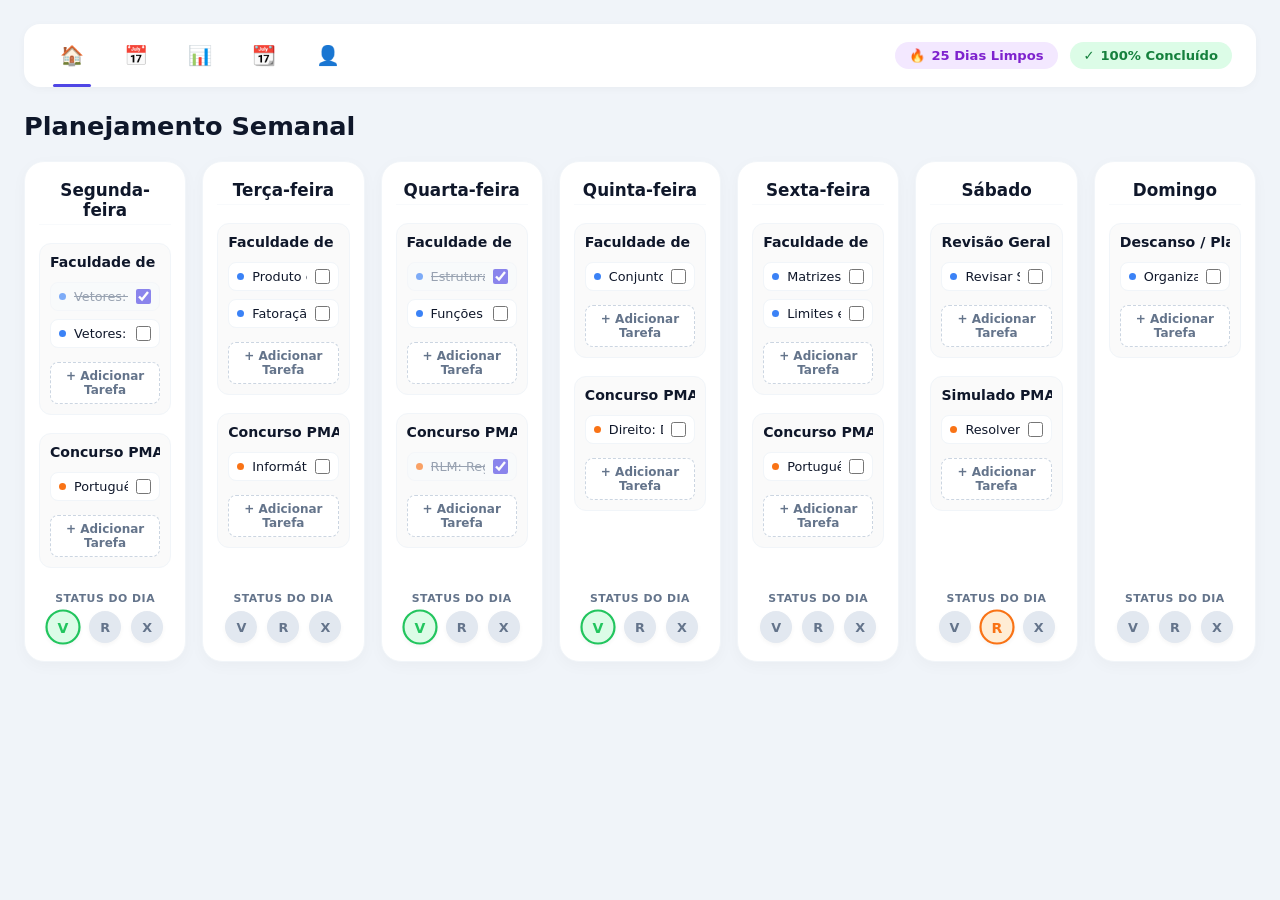
==== commit 23e9fd76: "reconstruct: piloto v7 prototype Co-authored-by: Copilot <223556219+Copilot@users.noreply.github.com" ====
--- a/index.html
+++ b/index.html
@@ -3,32 +3,30 @@
 <head>
   <meta charset="UTF-8">
   <meta name="viewport" content="width=device-width, initial-scale=1.0">
-  <title>Dashboard de Produtividade & Estudos</title>
+  <title>Planejamento Semanal & Produtividade</title>
   <style>
-    /* ==========================================================================
-       1. VARIÁVEIS DE CORES E TEMA (ESTILO DASHBOARD CLEAN)
-       ========================================================================== */
     :root {
-      --bg-main: #f0f4f9;          /* Fundo geral em tom cinza-azulado leve */
-      --card-bg: #ffffff;          /* Fundo dos cards brancos */
-      --border-color: #e2e8f0;     /* Bordas suaves */
-      --text-main: #0f172a;        /* Texto principal */
-      --text-muted: #64748b;       /* Texto secundário */
-      --primary: #4f46e5;          /* Roxo/Azul principal */
+      --bg-main: #f0f4f9;
+      --card-bg: #ffffff;
+      --border-color: #e2e8f0;
+      --text-main: #0f172a;
+      --text-muted: #64748b;
+      --primary: #4f46e5;
       --primary-hover: #4338ca;
 
-      /* Status Circulares */
-      --status-v: #16a34a;
+      /* Cores dos Botões Circulares de Status */
+      --status-v: #22c55e;
       --status-v-bg: #dcfce7;
-      --status-r: #ea580c;
+      --status-r: #f97316;
       --status-r-bg: #ffedd5;
-      --status-x: #dc2626;
+      --status-x: #ef4444;
       --status-x-bg: #fee2e2;
 
-      /* Cores dos Subtópicos */
-      --subtask-bg: #ffffff;
-      --subtask-border: #cbd5e1;
-      --subtask-accent: #3b82f6;
+      /* Tags Coloridas */
+      --tag-purple-bg: #ede9fe;
+      --tag-purple-txt: #6d28d9;
+      --tag-orange-bg: #ffedd5;
+      --tag-orange-txt: #c2410c;
     }
 
     * {
@@ -46,7 +44,7 @@
     }
 
     .app-container {
-      max-width: 1550px;
+      max-width: 1480px;
       margin: 0 auto;
     }
 
@@ -132,7 +130,7 @@
     }
 
     /* ==========================================================================
-       PLANEJAMENTO SEMANAL
+       PLANEJAMENTO SEMANAL (WEEKLY PLANNER TRADUZIDO E REDESENHADO)
        ========================================================================== */
     .page-title {
       font-size: 1.6rem;
@@ -147,9 +145,9 @@
       gap: 16px;
     }
 
-    @media (max-width: 1400px) {
+    @media (max-width: 1250px) {
       .weekly-grid {
-        grid-template-columns: repeat(auto-fit, minmax(220px, 1fr));
+        grid-template-columns: repeat(auto-fit, minmax(210px, 1fr));
       }
     }
 
@@ -157,19 +155,18 @@
     .day-card {
       background: var(--card-bg);
       border-radius: 20px;
-      padding: 16px 12px;
+      padding: 18px 14px;
       box-shadow: 0 4px 15px rgba(0, 0, 0, 0.03);
       display: flex;
       flex-direction: column;
-      gap: 14px;
-      border: 1px solid #e2e8f0;
-      min-height: 520px;
+      gap: 18px;
+      border: 1px solid #f1f5f9;
     }
 
     .day-header {
       text-align: center;
-      padding-bottom: 8px;
-      border-bottom: 1px solid #f1f5f9;
+      padding-bottom: 4px;
+      border-bottom: 1px solid #f8fafc;
     }
 
     .day-title {
@@ -178,173 +175,115 @@
       color: #0f172a;
     }
 
-    /* Bloco do Tópico Principal */
-    .subjects-container {
+    /* Seções de Assuntos (Física, PMAL, etc.) */
+    .subject-block {
       display: flex;
       flex-direction: column;
-      gap: 12px;
-    }
-
-    .subject-block {
-      display: flex;
-      flex-direction: column;
-      gap: 8px;
-      background: #f8fafc;
+      gap: 10px;
+      background: #fafafa;
       padding: 10px;
       border-radius: 12px;
-      border: 1px solid #e2e8f0;
-      position: relative;
-    }
-
-    .subject-header {
-      display: flex;
-      align-items: center;
-      justify-content: space-between;
-      gap: 4px;
+      border: 1px solid #f1f5f9;
     }
 
     .subject-title-input {
       font-size: 0.88rem;
       font-weight: 800;
-      color: var(--primary);
+      color: var(--text-main);
       border: none;
       background: transparent;
       outline: none;
       width: 100%;
-      padding: 2px 0;
+      padding-bottom: 2px;
     }
 
     .subject-title-input:focus {
       border-bottom: 1px dashed var(--primary);
     }
 
-    .btn-remove-subject {
-      background: none;
-      border: none;
-      color: #94a3b8;
-      cursor: pointer;
-      font-size: 0.9rem;
-      font-weight: bold;
-      padding: 0 4px;
-    }
-
-    .btn-remove-subject:hover {
-      color: #ef4444;
-    }
-
-    /* Lista de Subtópicos Diferenciáveis */
-    .subtask-list {
+    /* Lista de Tarefas / Tópicos (Agradável e Harmoniosa) */
+    .task-list {
       display: flex;
       flex-direction: column;
-      gap: 6px;
-    }
-
-    .subtask-item {
-      display: flex;
-      align-items: center;
       gap: 8px;
-      background: var(--subtask-bg);
-      padding: 7px 9px;
+    }
+
+    .task-item {
+      display: flex;
+      align-items: center;
+      gap: 8px;
+      background: #ffffff;
+      padding: 6px 8px;
       border-radius: 8px;
-      border: 1px solid var(--subtask-border);
-      border-left: 4px solid var(--subtask-accent);
-      box-shadow: 0 1px 3px rgba(0, 0, 0, 0.04);
+      border: 1px solid #f1f5f9;
       transition: all 0.2s ease;
     }
 
-    .subtask-item:hover {
-      border-color: #94a3b8;
-      border-left-color: var(--primary);
-      transform: translateY(-1px);
-    }
-
-    .subtask-checkbox {
-      width: 16px;
-      height: 16px;
-      accent-color: var(--primary);
-      cursor: pointer;
+    .task-item:hover {
+      border-color: #cbd5e1;
+    }
+
+    .dot-indicator {
+      width: 7px;
+      height: 7px;
+      border-radius: 50%;
+      background: #3b82f6;
       flex-shrink: 0;
     }
 
-    .subtask-text-input {
+    .dot-orange {
+      background: #f97316;
+    }
+
+    .task-text-input {
       border: none;
       background: transparent;
       outline: none;
       font-size: 0.8rem;
       color: var(--text-main);
       width: 100%;
-      font-weight: 600;
-    }
-
-    .subtask-item.completed {
-      background: #f1f5f9;
-      border-left-color: #94a3b8;
-      opacity: 0.7;
-    }
-
-    .subtask-item.completed .subtask-text-input {
+      font-weight: 500;
+    }
+
+    .task-checkbox {
+      width: 15px;
+      height: 15px;
+      accent-color: var(--primary);
+      cursor: pointer;
+      flex-shrink: 0;
+    }
+
+    .task-item.completed {
+      background: #f8fafc;
+      opacity: 0.65;
+    }
+
+    .task-item.completed .task-text-input {
       text-decoration: line-through;
       color: var(--text-muted);
     }
 
-    .btn-remove-subtask {
-      background: none;
-      border: none;
-      color: #cbd5e1;
-      cursor: pointer;
-      font-size: 0.85rem;
-      font-weight: bold;
-      opacity: 0;
-      transition: opacity 0.2s;
-    }
-
-    .subtask-item:hover .btn-remove-subtask {
-      opacity: 1;
-    }
-
-    .btn-remove-subtask:hover {
-      color: #ef4444;
-    }
-
-    /* Botão de Adicionar Subtópico */
-    .btn-add-subtask {
+    /* Botão de Adicionar Tarefa */
+    .btn-add {
       background: #ffffff;
       border: 1px dashed #cbd5e1;
       border-radius: 8px;
-      padding: 5px;
-      font-size: 0.73rem;
+      padding: 6px;
+      font-size: 0.75rem;
       color: var(--text-muted);
       cursor: pointer;
       text-align: center;
       font-weight: 700;
       transition: all 0.2s ease;
-    }
-
-    .btn-add-subtask:hover {
+      margin-top: 4px;
+    }
+
+    .btn-add:hover {
       border-color: var(--primary);
       color: var(--primary);
       background: #f5f3ff;
     }
 
-    /* Botão de Adicionar Tópico Principal */
-    .btn-add-main-subject {
-      background: #f1f5f9;
-      border: 1px dashed #94a3b8;
-      border-radius: 12px;
-      padding: 8px;
-      font-size: 0.78rem;
-      color: #475569;
-      cursor: pointer;
-      text-align: center;
-      font-weight: 800;
-      transition: all 0.2s ease;
-    }
-
-    .btn-add-main-subject:hover {
-      background: #e2e8f0;
-      color: var(--text-main);
-    }
-
     /* Botões Circulares de Status (V, R, X) na Base de Cada Dia */
     .status-circles-container {
       display: flex;
@@ -352,13 +291,12 @@
       align-items: center;
       gap: 6px;
       margin-top: auto;
-      padding-top: 10px;
-      border-top: 1px solid #f1f5f9;
+      padding-top: 6px;
     }
 
     .status-label {
-      font-size: 0.65rem;
-      font-weight: 800;
+      font-size: 0.68rem;
+      font-weight: 700;
       color: var(--text-muted);
       text-transform: uppercase;
       letter-spacing: 0.5px;
@@ -371,17 +309,17 @@
     }
 
     .circle-btn {
-      width: 34px;
-      height: 34px;
+      width: 32px;
+      height: 32px;
       border-radius: 50%;
       border: 2px solid transparent;
       display: flex;
       align-items: center;
       justify-content: center;
       cursor: pointer;
-      font-size: 0.85rem;
+      font-size: 0.8rem;
       font-weight: 800;
-      background: #f1f5f9;
+      background: #e2e8f0;
       color: #64748b;
       transition: all 0.2s ease;
       box-shadow: 0 2px 4px rgba(0, 0, 0, 0.04);
@@ -417,7 +355,7 @@
 
   <div class="app-container">
     
-    <!-- BARRA SUPERIOR -->
+    <!-- BARRA SUPERIOR COM ABAS (MANTIDAS PRONTAS SEM AÇÃO) -->
     <header class="top-navbar">
       <nav class="nav-tabs">
         <button class="nav-tab-item active" title="Planejamento Semanal"><span>🏠</span></button>
@@ -429,7 +367,7 @@
 
       <div class="header-badges">
         <div class="badge-pill badge-fire">
-          <span>🔥</span> <span id="streak-count">25 Dias de Sequência</span>
+          <span>🔥</span> <span id="streak-count">25 Dias Limpos</span>
         </div>
         <div class="badge-pill badge-check">
           <span>✓</span> <span>100% Concluído</span>
@@ -446,234 +384,172 @@
   </div>
 
   <script>
-    const DAYS_OF_WEEK = ["Segunda-feira", "Terça-feira", "Quarta-feira", "Quinta-feira", "Sexta-feira", "Sábado", "Domingo"];
+    const DAYS_PT = [
+      { id: "seg", name: "Segunda-feira" },
+      { id: "ter", name: "Terça-feira" },
+      { id: "qua", name: "Quarta-feira" },
+      { id: "qui", name: "Quinta-feira" },
+      { id: "sex", name: "Sexta-feira" },
+      { id: "sab", name: "Sábado" },
+      { id: "dom", name: "Domingo" }
+    ];
 
     // Dados Iniciais da Semana
-    const initialWeekData = [
-      {
-        day: "Segunda-feira",
-        status: "v",
-        subjects: [
-          {
-            title: "Faculdade de Física",
-            subtasks: [
-              { text: "Vetores: tratamento geométrico", done: true },
-              { text: "Vetores: tratamento algébrico", done: false }
-            ]
-          },
-          {
-            title: "Concurso PMAL",
-            subtasks: [
-              { text: "Português: Crase e Pontuação", done: false }
-            ]
-          }
+    const defaultWeeklyData = {
+      seg: {
+        status: 'v',
+        blocks: [
+          { title: "Faculdade de Física", type: "blue", tasks: [{ text: "Vetores: tratamento geométrico", done: true }, { text: "Vetores: tratamento algébrico", done: false }] },
+          { title: "Concurso PMAL", type: "orange", tasks: [{ text: "Português: Crase e Pontuação", done: false }] }
         ]
       },
-      {
-        day: "Terça-feira",
-        status: "v",
-        subjects: [
-          {
-            title: "Faculdade de Física",
-            subtasks: [
-              { text: "Produto escalar e projeção", done: false },
-              { text: "Fatoração & Apêndice A", done: false }
-            ]
-          }
+      ter: {
+        status: 'none',
+        blocks: [
+          { title: "Faculdade de Física", type: "blue", tasks: [{ text: "Produto escalar e projeção", done: false }, { text: "Fatoração & Apêndice A", done: false }] },
+          { title: "Concurso PMAL", type: "orange", tasks: [{ text: "Informática: Conceitos de Nuvem", done: false }] }
         ]
       },
-      {
-        day: "Quarta-feira",
-        status: "v",
-        subjects: [
-          {
-            title: "Faculdade de Física",
-            subtasks: [
-              { text: "Estrutura Atômica e Tabela", done: true },
-              { text: "Funções & Inversas", done: false }
-            ]
-          }
+      qua: {
+        status: 'v',
+        blocks: [
+          { title: "Faculdade de Física", type: "blue", tasks: [{ text: "Estrutura Atômica e Tabela", done: true }, { text: "Funções & Inversas", done: false }] },
+          { title: "Concurso PMAL", type: "orange", tasks: [{ text: "RLM: Regra de Três", done: true }] }
         ]
       },
-      {
-        day: "Quinta-feira",
-        status: "r",
-        subjects: [
-          {
-            title: "Faculdade de Física",
-            subtasks: [
-              { text: "Conjuntos e Funções", done: false }
-            ]
-          }
+      qui: {
+        status: 'v',
+        blocks: [
+          { title: "Faculdade de Física", type: "blue", tasks: [{ text: "Conjuntos e Funções", done: false }] },
+          { title: "Concurso PMAL", type: "orange", tasks: [{ text: "Direito: Direitos Humanos", done: false }] }
         ]
       },
-      {
-        day: "Sexta-feira",
-        status: "v",
-        subjects: [
-          {
-            title: "Faculdade de Física",
-            subtasks: [
-              { text: "Limites e Continuidade", done: false }
-            ]
-          }
+      sex: {
+        status: 'none',
+        blocks: [
+          { title: "Faculdade de Física", type: "blue", tasks: [{ text: "Matrizes e Determinantes", done: false }, { text: "Limites e Continuidade", done: false }] },
+          { title: "Concurso PMAL", type: "orange", tasks: [{ text: "Português: Ortografia", done: false }] }
         ]
       },
-      {
-        day: "Sábado",
-        status: "x",
-        subjects: [
-          {
-            title: "Revisão Geral",
-            subtasks: [
-              { text: "Resolução de Exercícios Stewart", done: false }
-            ]
-          }
+      sab: {
+        status: 'r',
+        blocks: [
+          { title: "Revisão Geral", type: "blue", tasks: [{ text: "Revisar Stewart Apêndice B", done: false }] },
+          { title: "Simulado PMAL", type: "orange", tasks: [{ text: "Resolver 30 questões Qconcursos", done: false }] }
         ]
       },
-      {
-        day: "Domingo",
-        status: "x",
-        subjects: [
-          {
-            title: "Descanso / Planejamento",
-            subtasks: [
-              { text: "Organização da Próxima Semana", done: false }
-            ]
-          }
+      dom: {
+        status: 'none',
+        blocks: [
+          { title: "Descanso / Planejamento", type: "blue", tasks: [{ text: "Organizar cronograma da semana", done: false }] }
         ]
       }
-    ];
-
-    let weekData = JSON.parse(localStorage.getItem('weekly_planner_data')) || initialWeekData;
-
-    function saveWeekData() {
-      localStorage.setItem('weekly_planner_data', JSON.stringify(weekData));
+    };
+
+    let weeklyData = JSON.parse(localStorage.getItem('v4_weekly_data')) || defaultWeeklyData;
+
+    function saveWeeklyData() {
+      localStorage.setItem('v4_weekly_data', JSON.stringify(weeklyData));
     }
 
     function renderWeeklyGrid() {
-      const grid = document.getElementById('weekly-grid');
-      grid.innerHTML = '';
-
-      weekData.forEach((dayObj, dayIdx) => {
+      const container = document.getElementById('weekly-grid');
+      container.innerHTML = '';
+
+      DAYS_PT.forEach(day => {
+        const dayData = weeklyData[day.id] || { status: 'none', blocks: [] };
+
         const card = document.createElement('div');
         card.className = 'day-card';
 
-        // Cabeçalho do Dia
+        // Header do Dia
         let html = `
           <div class="day-header">
-            <h3 class="day-title">${dayObj.day}</h3>
+            <h2 class="day-title">${day.name}</h2>
           </div>
-          <div class="subjects-container" id="subjects-day-${dayIdx}">
         `;
 
-        // Tópicos Principais
-        dayObj.subjects.forEach((subj, subjIdx) => {
+        // Blocos de Assuntos (Física, PMAL, etc.)
+        dayData.blocks.forEach((block, bIdx) => {
+          const dotClass = block.type === 'orange' ? 'dot-orange' : '';
           html += `
             <div class="subject-block">
-              <div class="subject-header">
-                <input type="text" class="subject-title-input" value="${subj.title}" onchange="updateSubjectTitle(${dayIdx}, ${subjIdx}, this.value)" placeholder="Título da Matéria...">
-                <button class="btn-remove-subject" onclick="removeSubject(${dayIdx}, ${subjIdx})" title="Remover Matéria">&times;</button>
-              </div>
-              <div class="subtask-list">
+              <input type="text" class="subject-title-input" value="${block.title}" onchange="updateBlockTitle('${day.id}', ${bIdx}, this.value)">
+              <div class="task-list">
           `;
 
-          // Subtópicos
-          subj.subtasks.forEach((sub, subIdx) => {
+          block.tasks.forEach((task, tIdx) => {
             html += `
-              <div class="subtask-item ${sub.done ? 'completed' : ''}">
-                <input type="checkbox" class="subtask-checkbox" ${sub.done ? 'checked' : ''} onchange="toggleSubtask(${dayIdx}, ${subjIdx}, ${subIdx})">
-                <input type="text" class="subtask-text-input" value="${sub.text}" onchange="updateSubtaskText(${dayIdx}, ${subjIdx}, ${subIdx}, this.value)" placeholder="Descreva o subtópico...">
-                <button class="btn-remove-subtask" onclick="removeSubtask(${dayIdx}, ${subjIdx}, ${subIdx})" title="Remover Subtópico">&times;</button>
+              <div class="task-item ${task.done ? 'completed' : ''}">
+                <span class="dot-indicator ${dotClass}"></span>
+                <input type="text" class="task-text-input" value="${task.text}" onchange="updateTaskText('${day.id}', ${bIdx}, ${tIdx}, this.value)">
+                <input type="checkbox" class="task-checkbox" ${task.done ? 'checked' : ''} onchange="toggleTaskDone('${day.id}', ${bIdx}, ${tIdx})">
               </div>
             `;
           });
 
           html += `
               </div>
-              ${subj.subtasks.length < 10 ? `<button class="btn-add-subtask" onclick="addSubtask(${dayIdx}, ${subjIdx})">+ Adicionar Subtópico</button>` : ''}
+              <button class="btn-add" onclick="addTask('${day.id}', ${bIdx})">+ Adicionar Tarefa</button>
             </div>
           `;
         });
 
-        html += `</div>`;
-
-        // Botão para adicionar Tópico Principal (máximo 5)
-        if (dayObj.subjects.length < 5) {
-          html += `<button class="btn-add-main-subject" onclick="addSubject(${dayIdx})">+ Adicionar Tópico Principal</button>`;
-        }
-
-        // Seletor Circular de Status do Dia
+        // Botões Circulares de Status (V, R Laranja, X)
+        const isV = dayData.status === 'v' ? 'active' : '';
+        const isR = dayData.status === 'r' ? 'active' : '';
+        const isX = dayData.status === 'x' ? 'active' : '';
+
         html += `
           <div class="status-circles-container">
             <span class="status-label">Status do Dia</span>
             <div class="status-circles">
-              <button class="circle-btn circle-v ${dayObj.status === 'v' ? 'active' : ''}" onclick="setStatus(${dayIdx}, 'v')">V</button>
-              <button class="circle-btn circle-r ${dayObj.status === 'r' ? 'active' : ''}" onclick="setStatus(${dayIdx}, 'r')">R</button>
-              <button class="circle-btn circle-x ${dayObj.status === 'x' ? 'active' : ''}" onclick="setStatus(${dayIdx}, 'x')">X</button>
+              <button class="circle-btn circle-v ${isV}" onclick="setDayStatus('${day.id}', 'v')" title="Produtivo (V)">V</button>
+              <button class="circle-btn circle-r ${isR}" onclick="setDayStatus('${day.id}', 'r')" title="Ruim / Desvio (R)">R</button>
+              <button class="circle-btn circle-x ${isX}" onclick="setDayStatus('${day.id}', 'x')" title="Inativo (X)">X</button>
             </div>
           </div>
         `;
 
         card.innerHTML = html;
-        grid.appendChild(card);
+        container.appendChild(card);
       });
     }
 
-    // Funções de Alteração de Dados
-    function updateSubjectTitle(dayIdx, subjIdx, val) {
-      weekData[dayIdx].subjects[subjIdx].title = val;
-      saveWeekData();
-    }
-
-    function updateSubtaskText(dayIdx, subjIdx, subIdx, val) {
-      weekData[dayIdx].subjects[subjIdx].subtasks[subIdx].text = val;
-      saveWeekData();
-    }
-
-    function toggleSubtask(dayIdx, subjIdx, subIdx) {
-      weekData[dayIdx].subjects[subjIdx].subtasks[subIdx].done = !weekData[dayIdx].subjects[subjIdx].subtasks[subIdx].done;
-      saveWeekData();
+    function updateBlockTitle(dayId, blockIdx, newTitle) {
+      weeklyData[dayId].blocks[blockIdx].title = newTitle;
+      saveWeeklyData();
+    }
+
+    function updateTaskText(dayId, blockIdx, taskIdx, newText) {
+      weeklyData[dayId].blocks[blockIdx].tasks[taskIdx].text = newText;
+      saveWeeklyData();
+    }
+
+    function toggleTaskDone(dayId, blockIdx, taskIdx) {
+      const current = weeklyData[dayId].blocks[blockIdx].tasks[taskIdx].done;
+      weeklyData[dayId].blocks[blockIdx].tasks[taskIdx].done = !current;
+      saveWeeklyData();
       renderWeeklyGrid();
     }
 
-    function addSubject(dayIdx) {
-      if (weekData[dayIdx].subjects.length < 5) {
-        weekData[dayIdx].subjects.push({
-          title: "Novo Tópico Principal",
-          subtasks: [{ text: "Novo subtópico", done: false }]
-        });
-        saveWeekData();
-        renderWeeklyGrid();
+    function addTask(dayId, blockIdx) {
+      weeklyData[dayId].blocks[blockIdx].tasks.push({ text: "Nova tarefa...", done: false });
+      saveWeeklyData();
+      renderWeeklyGrid();
+    }
+
+    function setDayStatus(dayId, statusType) {
+      if (weeklyData[dayId].status === statusType) {
+        weeklyData[dayId].status = 'none';
+      } else {
+        weeklyData[dayId].status = statusType;
       }
-    }
-
-    function removeSubject(dayIdx, subjIdx) {
-      weekData[dayIdx].subjects.splice(subjIdx, 1);
-      saveWeekData();
+      saveWeeklyData();
       renderWeeklyGrid();
     }
 
-    function addSubtask(dayIdx, subjIdx) {
-      if (weekData[dayIdx].subjects[subjIdx].subtasks.length < 10) {
-        weekData[dayIdx].subjects[subjIdx].subtasks.push({ text: "Novo subtópico", done: false });
-        saveWeekData();
-        renderWeeklyGrid();
-      }
-    }
-
-    function removeSubtask(dayIdx, subjIdx, subIdx) {
-      weekData[dayIdx].subjects[subjIdx].subtasks.splice(subIdx, 1);
-      saveWeekData();
-      renderWeeklyGrid();
-    }
-
-    function setStatus(dayIdx, statusType) {
-      weekData[dayIdx].status = weekData[dayIdx].status === statusType ? '' : statusType;
-      saveWeekData();
-      renderWeeklyGrid();
-    }
-
+    // Inicialização
     renderWeeklyGrid();
   </script>
 </body>
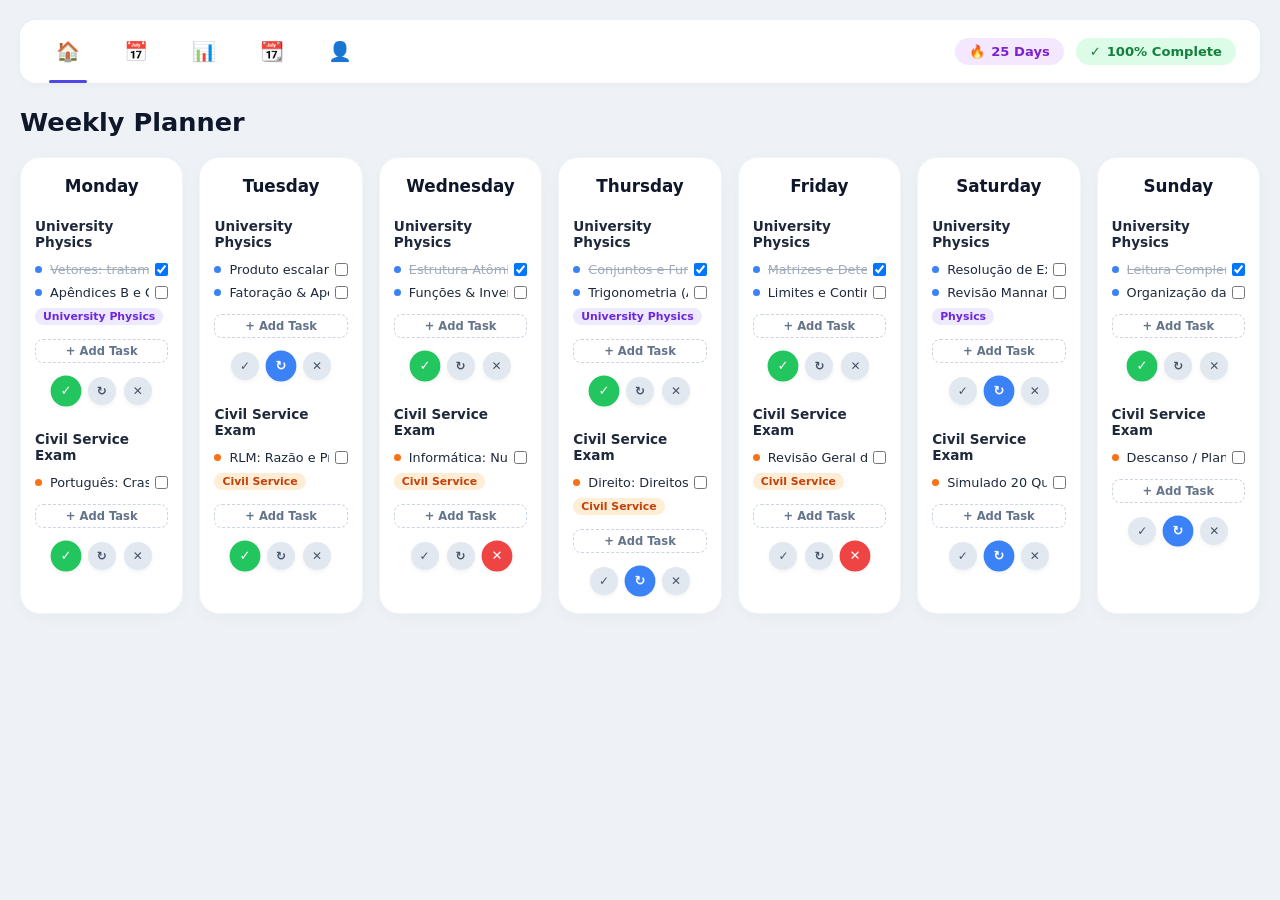
==== commit d0a03cc7: "reconstruct: piloto v6 prototype Co-authored-by: Copilot <223556219+Copilot@users.noreply.github.com" ====
--- a/index.html
+++ b/index.html
@@ -3,22 +3,24 @@
 <head>
   <meta charset="UTF-8">
   <meta name="viewport" content="width=device-width, initial-scale=1.0">
-  <title>Planejamento Semanal & Produtividade</title>
+  <title>Weekly Planner & Productivity Dashboard</title>
   <style>
+    /* ==========================================================================
+       ESTILOS VISUAIS (INSPIRADOS EXATAMENTE NA IMAGEM DE REFERÊNCIA)
+       ========================================================================== */
     :root {
-      --bg-main: #f0f4f9;
-      --card-bg: #ffffff;
-      --border-color: #e2e8f0;
-      --text-main: #0f172a;
-      --text-muted: #64748b;
+      --bg-main: #eef2f7;          /* Fundo azul-acinzentado muito suave */
+      --card-bg: #ffffff;          /* Fundo dos cards brancos */
+      --border-color: #e2e8f0;     /* Borda suave */
+      --text-main: #1e293b;        /* Texto principal escuro */
+      --text-muted: #64748b;       /* Texto secundário */
       --primary: #4f46e5;
-      --primary-hover: #4338ca;
 
       /* Cores dos Botões Circulares de Status */
       --status-v: #22c55e;
       --status-v-bg: #dcfce7;
-      --status-r: #f97316;
-      --status-r-bg: #ffedd5;
+      --status-r: #3b82f6;
+      --status-r-bg: #dbeafe;
       --status-x: #ef4444;
       --status-x-bg: #fee2e2;
 
@@ -39,17 +41,17 @@
     body {
       background-color: var(--bg-main);
       color: var(--text-main);
-      padding: 24px;
+      padding: 20px;
       min-height: 100vh;
     }
 
     .app-container {
-      max-width: 1480px;
+      max-width: 1450px;
       margin: 0 auto;
     }
 
     /* ==========================================================================
-       BARRA SUPERIOR (HEADER)
+       BARRA SUPERIOR (HEADER IDÊNTICO À IMAGEM)
        ========================================================================== */
     .top-navbar {
       background: #ffffff;
@@ -64,7 +66,7 @@
 
     .nav-tabs {
       display: flex;
-      gap: 16px;
+      gap: 20px;
       align-items: center;
     }
 
@@ -130,7 +132,7 @@
     }
 
     /* ==========================================================================
-       PLANEJAMENTO SEMANAL (WEEKLY PLANNER TRADUZIDO E REDESENHADO)
+       VISÃO SEMANAL (WEEKLY PLANNER)
        ========================================================================== */
     .page-title {
       font-size: 1.6rem;
@@ -145,13 +147,13 @@
       gap: 16px;
     }
 
-    @media (max-width: 1250px) {
+    @media (max-width: 1200px) {
       .weekly-grid {
-        grid-template-columns: repeat(auto-fit, minmax(210px, 1fr));
+        grid-template-columns: repeat(auto-fit, minmax(200px, 1fr));
       }
     }
 
-    /* Super Card do Dia */
+    /* Super Card do Dia (Estilo Imagem) */
     .day-card {
       background: var(--card-bg);
       border-radius: 20px;
@@ -159,14 +161,13 @@
       box-shadow: 0 4px 15px rgba(0, 0, 0, 0.03);
       display: flex;
       flex-direction: column;
-      gap: 18px;
+      gap: 16px;
       border: 1px solid #f1f5f9;
     }
 
     .day-header {
       text-align: center;
-      padding-bottom: 4px;
-      border-bottom: 1px solid #f8fafc;
+      padding-bottom: 6px;
     }
 
     .day-title {
@@ -175,52 +176,39 @@
       color: #0f172a;
     }
 
-    /* Seções de Assuntos (Física, PMAL, etc.) */
+    /* Seções de Assuntos */
     .subject-block {
       display: flex;
       flex-direction: column;
       gap: 10px;
-      background: #fafafa;
-      padding: 10px;
-      border-radius: 12px;
-      border: 1px solid #f1f5f9;
-    }
-
-    .subject-title-input {
-      font-size: 0.88rem;
-      font-weight: 800;
+    }
+
+    .subject-title {
+      font-size: 0.85rem;
+      font-weight: 700;
       color: var(--text-main);
-      border: none;
-      background: transparent;
-      outline: none;
-      width: 100%;
-      padding-bottom: 2px;
-    }
-
-    .subject-title-input:focus {
-      border-bottom: 1px dashed var(--primary);
-    }
-
-    /* Lista de Tarefas / Tópicos (Agradável e Harmoniosa) */
+      margin-bottom: 2px;
+    }
+
+    /* Lista de Tarefas / Tópicos */
     .task-list {
       display: flex;
       flex-direction: column;
       gap: 8px;
     }
 
-    .task-item {
+    .task-row {
+      display: flex;
+      align-items: center;
+      justify-content: space-between;
+      gap: 6px;
+    }
+
+    .task-left {
       display: flex;
       align-items: center;
       gap: 8px;
-      background: #ffffff;
-      padding: 6px 8px;
-      border-radius: 8px;
-      border: 1px solid #f1f5f9;
-      transition: all 0.2s ease;
-    }
-
-    .task-item:hover {
-      border-color: #cbd5e1;
+      flex: 1;
     }
 
     .dot-indicator {
@@ -245,120 +233,82 @@
       font-weight: 500;
     }
 
-    .task-checkbox {
-      width: 15px;
-      height: 15px;
-      accent-color: var(--primary);
-      cursor: pointer;
-      flex-shrink: 0;
-    }
-
-    .task-item.completed {
-      background: #f8fafc;
-      opacity: 0.65;
-    }
-
-    .task-item.completed .task-text-input {
+    .task-text-input:focus {
+      border-bottom: 1px dashed var(--primary);
+    }
+
+    .task-row.completed .task-text-input {
       text-decoration: line-through;
       color: var(--text-muted);
-    }
-
-    /* Botão de Adicionar Tarefa */
+      opacity: 0.6;
+    }
+
+    /* Botões Circulares de Status (V, R, X) na Base de Cada Bloco */
+    .status-circles {
+      display: flex;
+      justify-content: center;
+      gap: 8px;
+      margin-top: 4px;
+    }
+
+    .circle-btn {
+      width: 28px;
+      height: 28px;
+      border-radius: 50%;
+      border: none;
+      display: flex;
+      align-items: center;
+      justify-content: center;
+      cursor: pointer;
+      font-size: 0.75rem;
+      font-weight: 800;
+      transition: all 0.2s ease;
+      box-shadow: 0 2px 4px rgba(0, 0, 0, 0.05);
+    }
+
+    .circle-v { background: #e2e8f0; color: #475569; }
+    .circle-r { background: #e2e8f0; color: #475569; }
+    .circle-x { background: #e2e8f0; color: #475569; }
+
+    .circle-v.active { background: var(--status-v); color: #ffffff; transform: scale(1.1); }
+    .circle-r.active { background: var(--status-r); color: #ffffff; transform: scale(1.1); }
+    .circle-x.active { background: var(--status-x); color: #ffffff; transform: scale(1.1); }
+
+    /* Tag de Destaque Interna */
+    .inline-tag {
+      font-size: 0.68rem;
+      font-weight: 700;
+      padding: 2px 8px;
+      border-radius: 12px;
+      display: inline-block;
+      width: fit-content;
+    }
+    .tag-purple { background: var(--tag-purple-bg); color: var(--tag-purple-txt); }
+    .tag-orange { background: var(--tag-orange-bg); color: var(--tag-orange-txt); }
+
     .btn-add {
-      background: #ffffff;
+      background: none;
       border: 1px dashed #cbd5e1;
       border-radius: 8px;
-      padding: 6px;
-      font-size: 0.75rem;
+      padding: 4px;
+      font-size: 0.72rem;
       color: var(--text-muted);
       cursor: pointer;
       text-align: center;
-      font-weight: 700;
-      transition: all 0.2s ease;
+      font-weight: 600;
       margin-top: 4px;
     }
-
-    .btn-add:hover {
-      border-color: var(--primary);
-      color: var(--primary);
-      background: #f5f3ff;
-    }
-
-    /* Botões Circulares de Status (V, R, X) na Base de Cada Dia */
-    .status-circles-container {
-      display: flex;
-      flex-direction: column;
-      align-items: center;
-      gap: 6px;
-      margin-top: auto;
-      padding-top: 6px;
-    }
-
-    .status-label {
-      font-size: 0.68rem;
-      font-weight: 700;
-      color: var(--text-muted);
-      text-transform: uppercase;
-      letter-spacing: 0.5px;
-    }
-
-    .status-circles {
-      display: flex;
-      justify-content: center;
-      gap: 10px;
-    }
-
-    .circle-btn {
-      width: 32px;
-      height: 32px;
-      border-radius: 50%;
-      border: 2px solid transparent;
-      display: flex;
-      align-items: center;
-      justify-content: center;
-      cursor: pointer;
-      font-size: 0.8rem;
-      font-weight: 800;
-      background: #e2e8f0;
-      color: #64748b;
-      transition: all 0.2s ease;
-      box-shadow: 0 2px 4px rgba(0, 0, 0, 0.04);
-    }
-
-    .circle-btn:hover {
-      transform: translateY(-1px);
-    }
-
-    .circle-v.active {
-      background: var(--status-v-bg);
-      color: var(--status-v);
-      border-color: var(--status-v);
-      transform: scale(1.1);
-    }
-
-    .circle-r.active {
-      background: var(--status-r-bg);
-      color: var(--status-r);
-      border-color: var(--status-r);
-      transform: scale(1.1);
-    }
-
-    .circle-x.active {
-      background: var(--status-x-bg);
-      color: var(--status-x);
-      border-color: var(--status-x);
-      transform: scale(1.1);
-    }
+    .btn-add:hover { border-color: var(--primary); color: var(--primary); }
   </style>
 </head>
 <body>
 
   <div class="app-container">
     
-    <!-- BARRA SUPERIOR COM ABAS (MANTIDAS PRONTAS SEM AÇÃO) -->
+    <!-- BARRA SUPERIOR COM ABAS (SEM AÇÃO NO MOMENTO) -->
     <header class="top-navbar">
       <nav class="nav-tabs">
-        <button class="nav-tab-item active" title="Planejamento Semanal"><span>🏠</span></button>
+        <button class="nav-tab-item active" title="Geral / Visão Semanal"><span>🏠</span></button>
         <button class="nav-tab-item" title="Calendário Mensal"><span>📅</span></button>
         <button class="nav-tab-item" title="Produtividade Macro"><span>📊</span></button>
         <button class="nav-tab-item" title="Eventos e Prazos"><span>📆</span></button>
@@ -367,185 +317,198 @@
 
       <div class="header-badges">
         <div class="badge-pill badge-fire">
-          <span>🔥</span> <span id="streak-count">25 Dias Limpos</span>
+          <span>🔥</span> <span id="streak-count">25 Days</span>
         </div>
         <div class="badge-pill badge-check">
-          <span>✓</span> <span>100% Concluído</span>
+          <span>✓</span> <span>100% Complete</span>
         </div>
       </div>
     </header>
 
     <!-- TÍTULO DA PÁGINA -->
-    <h1 class="page-title">Planejamento Semanal</h1>
-
-    <!-- GRID DOS 7 DIAS DA SEMANA -->
-    <main class="weekly-grid" id="weekly-grid"></main>
+    <h1 class="page-title">Weekly Planner</h1>
+
+    <!-- GRID DOS 7 DIAS (ESTILO IMAGEM DE REFERÊNCIA) -->
+    <main class="weekly-grid" id="weekly-grid">
+      <!-- Gerado dinamicamente via JavaScript -->
+    </main>
 
   </div>
 
   <script>
-    const DAYS_PT = [
-      { id: "seg", name: "Segunda-feira" },
-      { id: "ter", name: "Terça-feira" },
-      { id: "qua", name: "Quarta-feira" },
-      { id: "qui", name: "Quinta-feira" },
-      { id: "sex", name: "Sexta-feira" },
-      { id: "sab", name: "Sábado" },
-      { id: "dom", name: "Domingo" }
+    // Estrutura de dados padrão idêntica aos 7 dias da imagem
+    const weekDaysData = [
+      {
+        dayName: "Monday",
+        physics: [
+          { text: "Vetores: tratamento geométrico", done: true },
+          { text: "Apêndices B e C (Stewart)", done: false, tag: "University Physics" }
+        ],
+        statusPhysics: "v",
+        pmal: [
+          { text: "Português: Crase & Pontuação", done: false }
+        ],
+        statusPmal: "v"
+      },
+      {
+        dayName: "Tuesday",
+        physics: [
+          { text: "Produto escalar e projeção", done: false },
+          { text: "Fatoração & Apêndice A", done: false }
+        ],
+        statusPhysics: "r",
+        pmal: [
+          { text: "RLM: Razão e Proporção", done: false, tag: "Civil Service" }
+        ],
+        statusPmal: "v"
+      },
+      {
+        dayName: "Wednesday",
+        physics: [
+          { text: "Estrutura Atômica e Tabela", done: true },
+          { text: "Funções & Inversas", done: false }
+        ],
+        statusPhysics: "v",
+        pmal: [
+          { text: "Informática: Nuvem e Redes", done: false, tag: "Civil Service" }
+        ],
+        statusPmal: "x"
+      },
+      {
+        dayName: "Thursday",
+        physics: [
+          { text: "Conjuntos e Funções", done: true },
+          { text: "Trigonometria (Apêndice D)", done: false, tag: "University Physics" }
+        ],
+        statusPhysics: "v",
+        pmal: [
+          { text: "Direito: Direitos Humanos", done: false, tag: "Civil Service" }
+        ],
+        statusPmal: "r"
+      },
+      {
+        dayName: "Friday",
+        physics: [
+          { text: "Matrizes e Determinantes", done: true },
+          { text: "Limites e Continuidade", done: false }
+        ],
+        statusPhysics: "v",
+        pmal: [
+          { text: "Revisão Geral de Português", done: false, tag: "Civil Service" }
+        ],
+        statusPmal: "x"
+      },
+      {
+        dayName: "Saturday",
+        physics: [
+          { text: "Resolução de Exercícios Stewart", done: false },
+          { text: "Revisão Mannarino", done: false, tag: "Physics" }
+        ],
+        statusPhysics: "r",
+        pmal: [
+          { text: "Simulado 20 Questões", done: false }
+        ],
+        statusPmal: "r"
+      },
+      {
+        dayName: "Sunday",
+        physics: [
+          { text: "Leitura Complementar", done: true },
+          { text: "Organização da Semana", done: false }
+        ],
+        statusPhysics: "v",
+        pmal: [
+          { text: "Descanso / Planejamento", done: false }
+        ],
+        statusPmal: "r"
+      }
     ];
-
-    // Dados Iniciais da Semana
-    const defaultWeeklyData = {
-      seg: {
-        status: 'v',
-        blocks: [
-          { title: "Faculdade de Física", type: "blue", tasks: [{ text: "Vetores: tratamento geométrico", done: true }, { text: "Vetores: tratamento algébrico", done: false }] },
-          { title: "Concurso PMAL", type: "orange", tasks: [{ text: "Português: Crase e Pontuação", done: false }] }
-        ]
-      },
-      ter: {
-        status: 'none',
-        blocks: [
-          { title: "Faculdade de Física", type: "blue", tasks: [{ text: "Produto escalar e projeção", done: false }, { text: "Fatoração & Apêndice A", done: false }] },
-          { title: "Concurso PMAL", type: "orange", tasks: [{ text: "Informática: Conceitos de Nuvem", done: false }] }
-        ]
-      },
-      qua: {
-        status: 'v',
-        blocks: [
-          { title: "Faculdade de Física", type: "blue", tasks: [{ text: "Estrutura Atômica e Tabela", done: true }, { text: "Funções & Inversas", done: false }] },
-          { title: "Concurso PMAL", type: "orange", tasks: [{ text: "RLM: Regra de Três", done: true }] }
-        ]
-      },
-      qui: {
-        status: 'v',
-        blocks: [
-          { title: "Faculdade de Física", type: "blue", tasks: [{ text: "Conjuntos e Funções", done: false }] },
-          { title: "Concurso PMAL", type: "orange", tasks: [{ text: "Direito: Direitos Humanos", done: false }] }
-        ]
-      },
-      sex: {
-        status: 'none',
-        blocks: [
-          { title: "Faculdade de Física", type: "blue", tasks: [{ text: "Matrizes e Determinantes", done: false }, { text: "Limites e Continuidade", done: false }] },
-          { title: "Concurso PMAL", type: "orange", tasks: [{ text: "Português: Ortografia", done: false }] }
-        ]
-      },
-      sab: {
-        status: 'r',
-        blocks: [
-          { title: "Revisão Geral", type: "blue", tasks: [{ text: "Revisar Stewart Apêndice B", done: false }] },
-          { title: "Simulado PMAL", type: "orange", tasks: [{ text: "Resolver 30 questões Qconcursos", done: false }] }
-        ]
-      },
-      dom: {
-        status: 'none',
-        blocks: [
-          { title: "Descanso / Planejamento", type: "blue", tasks: [{ text: "Organizar cronograma da semana", done: false }] }
-        ]
-      }
-    };
-
-    let weeklyData = JSON.parse(localStorage.getItem('v4_weekly_data')) || defaultWeeklyData;
-
-    function saveWeeklyData() {
-      localStorage.setItem('v4_weekly_data', JSON.stringify(weeklyData));
-    }
 
     function renderWeeklyGrid() {
       const container = document.getElementById('weekly-grid');
       container.innerHTML = '';
 
-      DAYS_PT.forEach(day => {
-        const dayData = weeklyData[day.id] || { status: 'none', blocks: [] };
-
+      weekDaysData.forEach((day, dayIndex) => {
         const card = document.createElement('div');
         card.className = 'day-card';
 
-        // Header do Dia
-        let html = `
+        card.innerHTML = `
+          <!-- CABEÇALHO DO DIA -->
           <div class="day-header">
-            <h2 class="day-title">${day.name}</h2>
+            <div class="day-title">${day.dayName}</div>
           </div>
-        `;
-
-        // Blocos de Assuntos (Física, PMAL, etc.)
-        dayData.blocks.forEach((block, bIdx) => {
-          const dotClass = block.type === 'orange' ? 'dot-orange' : '';
-          html += `
-            <div class="subject-block">
-              <input type="text" class="subject-title-input" value="${block.title}" onchange="updateBlockTitle('${day.id}', ${bIdx}, this.value)">
-              <div class="task-list">
-          `;
-
-          block.tasks.forEach((task, tIdx) => {
-            html += `
-              <div class="task-item ${task.done ? 'completed' : ''}">
-                <span class="dot-indicator ${dotClass}"></span>
-                <input type="text" class="task-text-input" value="${task.text}" onchange="updateTaskText('${day.id}', ${bIdx}, ${tIdx}, this.value)">
-                <input type="checkbox" class="task-checkbox" ${task.done ? 'checked' : ''} onchange="toggleTaskDone('${day.id}', ${bIdx}, ${tIdx})">
-              </div>
-            `;
-          });
-
-          html += `
-              </div>
-              <button class="btn-add" onclick="addTask('${day.id}', ${bIdx})">+ Adicionar Tarefa</button>
+
+          <!-- BLOCO 1: FACULDADE DE FÍSICA -->
+          <div class="subject-block">
+            <div class="subject-title">University Physics</div>
+            <div class="task-list" id="physics-list-${dayIndex}">
+              ${day.physics.map((item, itemIdx) => `
+                <div class="task-row ${item.done ? 'completed' : ''}">
+                  <div class="task-left">
+                    <span class="dot-indicator"></span>
+                    <input type="text" class="task-text-input" value="${item.text}" onchange="updateText(${dayIndex}, 'physics', ${itemIdx}, this.value)">
+                  </div>
+                  <input type="checkbox" ${item.done ? 'checked' : ''} onchange="toggleCheck(${dayIndex}, 'physics', ${itemIdx})">
+                </div>
+                ${item.tag ? `<span class="inline-tag tag-purple">${item.tag}</span>` : ''}
+              `).join('')}
             </div>
-          `;
-        });
-
-        // Botões Circulares de Status (V, R Laranja, X)
-        const isV = dayData.status === 'v' ? 'active' : '';
-        const isR = dayData.status === 'r' ? 'active' : '';
-        const isX = dayData.status === 'x' ? 'active' : '';
-
-        html += `
-          <div class="status-circles-container">
-            <span class="status-label">Status do Dia</span>
+            <button class="btn-add" onclick="addItem(${dayIndex}, 'physics')">+ Add Task</button>
+
+            <!-- BOTOES CIRCULARES DE STATUS DA FÍSICA -->
             <div class="status-circles">
-              <button class="circle-btn circle-v ${isV}" onclick="setDayStatus('${day.id}', 'v')" title="Produtivo (V)">V</button>
-              <button class="circle-btn circle-r ${isR}" onclick="setDayStatus('${day.id}', 'r')" title="Ruim / Desvio (R)">R</button>
-              <button class="circle-btn circle-x ${isX}" onclick="setDayStatus('${day.id}', 'x')" title="Inativo (X)">X</button>
+              <button class="circle-btn circle-v ${day.statusPhysics === 'v' ? 'active' : ''}" onclick="setStatus(${dayIndex}, 'statusPhysics', 'v')">✓</button>
+              <button class="circle-btn circle-r ${day.statusPhysics === 'r' ? 'active' : ''}" onclick="setStatus(${dayIndex}, 'statusPhysics', 'r')">↻</button>
+              <button class="circle-btn circle-x ${day.statusPhysics === 'x' ? 'active' : ''}" onclick="setStatus(${dayIndex}, 'statusPhysics', 'x')">✕</button>
+            </div>
+          </div>
+
+          <!-- BLOCO 2: CONCURSO PMAL / OUTROS -->
+          <div class="subject-block" style="margin-top: 10px;">
+            <div class="subject-title">Civil Service Exam</div>
+            <div class="task-list" id="pmal-list-${dayIndex}">
+              ${day.pmal.map((item, itemIdx) => `
+                <div class="task-row ${item.done ? 'completed' : ''}">
+                  <div class="task-left">
+                    <span class="dot-indicator dot-orange"></span>
+                    <input type="text" class="task-text-input" value="${item.text}" onchange="updateText(${dayIndex}, 'pmal', ${itemIdx}, this.value)">
+                  </div>
+                  <input type="checkbox" ${item.done ? 'checked' : ''} onchange="toggleCheck(${dayIndex}, 'pmal', ${itemIdx})">
+                </div>
+                ${item.tag ? `<span class="inline-tag tag-orange">${item.tag}</span>` : ''}
+              `).join('')}
+            </div>
+            <button class="btn-add" onclick="addItem(${dayIndex}, 'pmal')">+ Add Task</button>
+
+            <!-- BOTOES CIRCULARES DE STATUS DO CONCURSO -->
+            <div class="status-circles">
+              <button class="circle-btn circle-v ${day.statusPmal === 'v' ? 'active' : ''}" onclick="setStatus(${dayIndex}, 'statusPmal', 'v')">✓</button>
+              <button class="circle-btn circle-r ${day.statusPmal === 'r' ? 'active' : ''}" onclick="setStatus(${dayIndex}, 'statusPmal', 'r')">↻</button>
+              <button class="circle-btn circle-x ${day.statusPmal === 'x' ? 'active' : ''}" onclick="setStatus(${dayIndex}, 'statusPmal', 'x')">✕</button>
             </div>
           </div>
         `;
 
-        card.innerHTML = html;
         container.appendChild(card);
       });
     }
 
-    function updateBlockTitle(dayId, blockIdx, newTitle) {
-      weeklyData[dayId].blocks[blockIdx].title = newTitle;
-      saveWeeklyData();
-    }
-
-    function updateTaskText(dayId, blockIdx, taskIdx, newText) {
-      weeklyData[dayId].blocks[blockIdx].tasks[taskIdx].text = newText;
-      saveWeeklyData();
-    }
-
-    function toggleTaskDone(dayId, blockIdx, taskIdx) {
-      const current = weeklyData[dayId].blocks[blockIdx].tasks[taskIdx].done;
-      weeklyData[dayId].blocks[blockIdx].tasks[taskIdx].done = !current;
-      saveWeeklyData();
+    function setStatus(dayIdx, type, val) {
+      weekDaysData[dayIdx][type] = weekDaysData[dayIdx][type] === val ? null : val;
       renderWeeklyGrid();
     }
 
-    function addTask(dayId, blockIdx) {
-      weeklyData[dayId].blocks[blockIdx].tasks.push({ text: "Nova tarefa...", done: false });
-      saveWeeklyData();
+    function toggleCheck(dayIdx, section, itemIdx) {
+      weekDaysData[dayIdx][section][itemIdx].done = !weekDaysData[dayIdx][section][itemIdx].done;
       renderWeeklyGrid();
     }
 
-    function setDayStatus(dayId, statusType) {
-      if (weeklyData[dayId].status === statusType) {
-        weeklyData[dayId].status = 'none';
-      } else {
-        weeklyData[dayId].status = statusType;
-      }
-      saveWeeklyData();
+    function updateText(dayIdx, section, itemIdx, val) {
+      weekDaysData[dayIdx][section][itemIdx].text = val;
+    }
+
+    function addItem(dayIdx, section) {
+      weekDaysData[dayIdx][section].push({ text: "Nova matéria / tarefa", done: false });
       renderWeeklyGrid();
     }
 
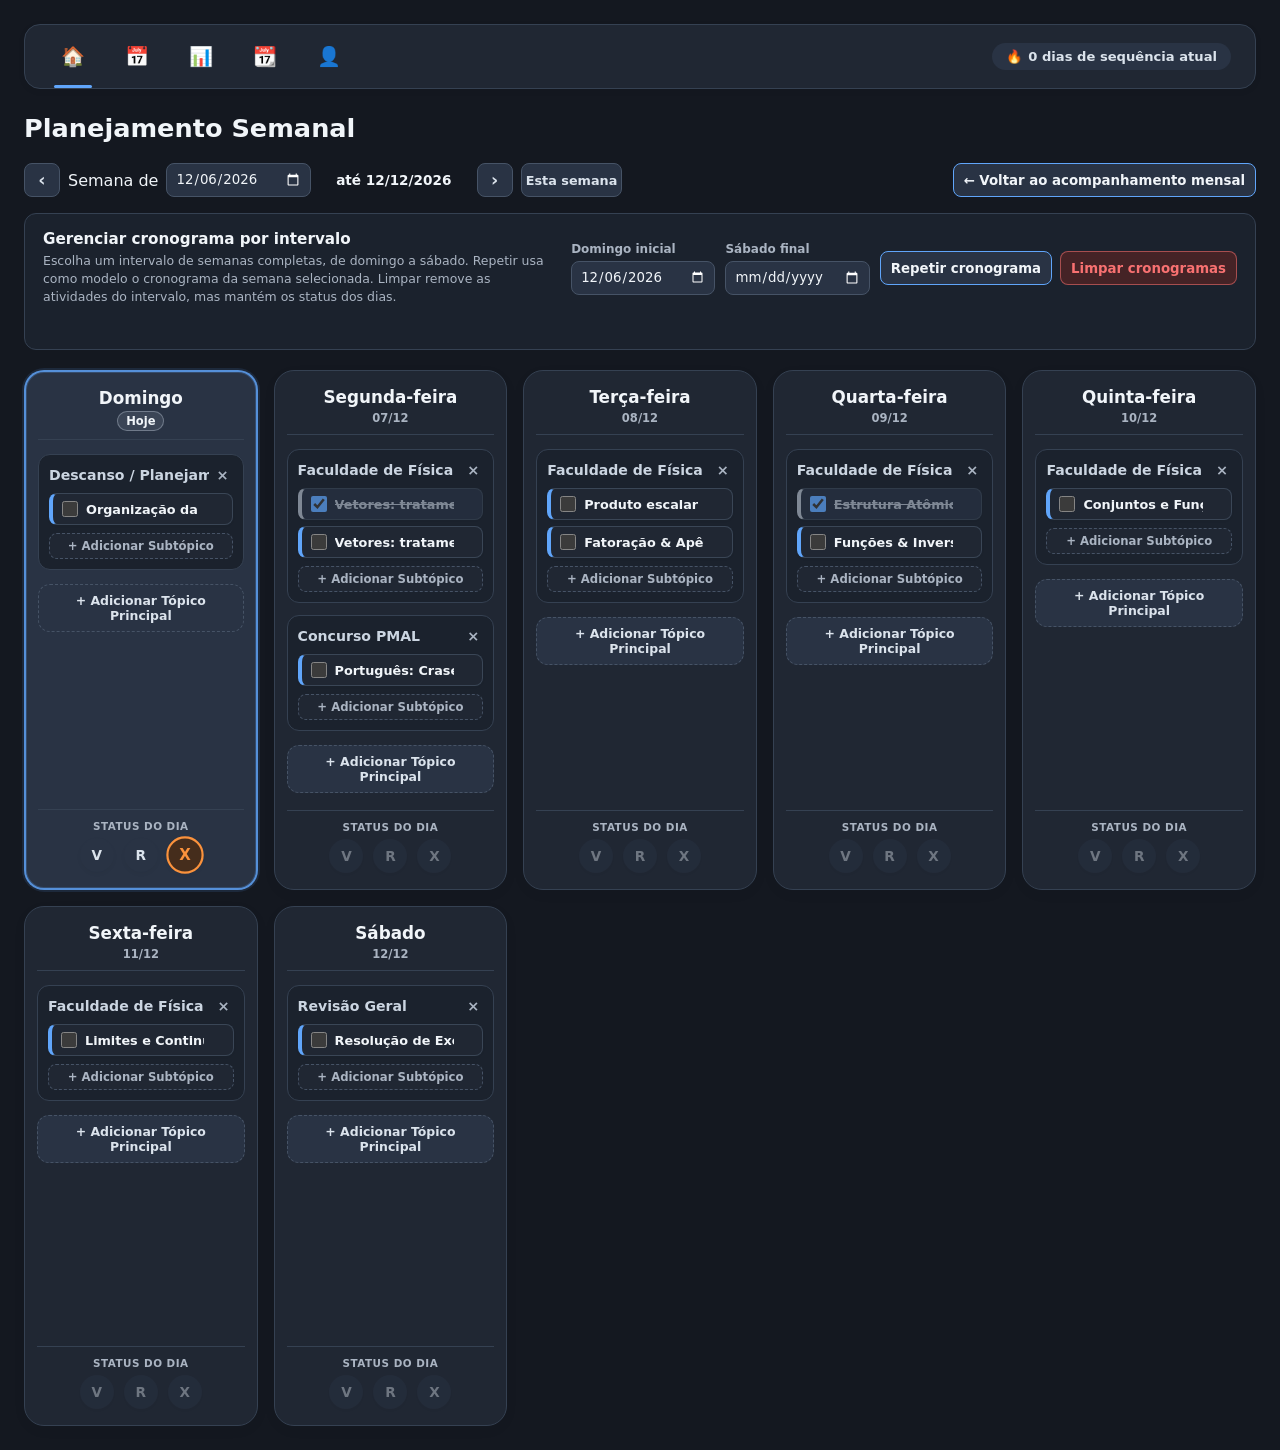
==== commit b204faa5: "feat: separar arquivos e atualizar histórico de produtividade Co-authored-by: Copilot <223556219+Cop" ====
--- a/index.html
+++ b/index.html
@@ -3,517 +3,122 @@
 <head>
   <meta charset="UTF-8">
   <meta name="viewport" content="width=device-width, initial-scale=1.0">
-  <title>Weekly Planner & Productivity Dashboard</title>
-  <style>
-    /* ==========================================================================
-       ESTILOS VISUAIS (INSPIRADOS EXATAMENTE NA IMAGEM DE REFERÊNCIA)
-       ========================================================================== */
-    :root {
-      --bg-main: #eef2f7;          /* Fundo azul-acinzentado muito suave */
-      --card-bg: #ffffff;          /* Fundo dos cards brancos */
-      --border-color: #e2e8f0;     /* Borda suave */
-      --text-main: #1e293b;        /* Texto principal escuro */
-      --text-muted: #64748b;       /* Texto secundário */
-      --primary: #4f46e5;
-
-      /* Cores dos Botões Circulares de Status */
-      --status-v: #22c55e;
-      --status-v-bg: #dcfce7;
-      --status-r: #3b82f6;
-      --status-r-bg: #dbeafe;
-      --status-x: #ef4444;
-      --status-x-bg: #fee2e2;
-
-      /* Tags Coloridas */
-      --tag-purple-bg: #ede9fe;
-      --tag-purple-txt: #6d28d9;
-      --tag-orange-bg: #ffedd5;
-      --tag-orange-txt: #c2410c;
-    }
-
-    * {
-      box-sizing: border-box;
-      margin: 0;
-      padding: 0;
-      font-family: system-ui, -apple-system, BlinkMacSystemFont, 'Segoe UI', Roboto, sans-serif;
-    }
-
-    body {
-      background-color: var(--bg-main);
-      color: var(--text-main);
-      padding: 20px;
-      min-height: 100vh;
-    }
-
-    .app-container {
-      max-width: 1450px;
-      margin: 0 auto;
-    }
-
-    /* ==========================================================================
-       BARRA SUPERIOR (HEADER IDÊNTICO À IMAGEM)
-       ========================================================================== */
-    .top-navbar {
-      background: #ffffff;
-      border-radius: 16px;
-      padding: 12px 24px;
-      display: flex;
-      justify-content: space-between;
-      align-items: center;
-      box-shadow: 0 2px 10px rgba(0, 0, 0, 0.03);
-      margin-bottom: 24px;
-    }
-
-    .nav-tabs {
-      display: flex;
-      gap: 20px;
-      align-items: center;
-    }
-
-    .nav-tab-item {
-      background: none;
-      border: none;
-      cursor: pointer;
-      padding: 8px 12px;
-      border-radius: 8px;
-      color: var(--text-muted);
-      font-size: 1.2rem;
-      display: flex;
-      align-items: center;
-      justify-content: center;
-      transition: all 0.2s;
-      position: relative;
-    }
-
-    .nav-tab-item:hover {
-      background: #f1f5f9;
-      color: var(--text-main);
-    }
-
-    .nav-tab-item.active {
-      color: var(--primary);
-    }
-
-    .nav-tab-item.active::after {
-      content: '';
-      position: absolute;
-      bottom: -12px;
-      left: 10%;
-      width: 80%;
-      height: 3px;
-      background-color: var(--primary);
-      border-radius: 3px;
-    }
-
-    .header-badges {
-      display: flex;
-      gap: 12px;
-      align-items: center;
-    }
-
-    .badge-pill {
-      display: flex;
-      align-items: center;
-      gap: 6px;
-      padding: 6px 14px;
-      border-radius: 999px;
-      font-size: 0.82rem;
-      font-weight: 700;
-    }
-
-    .badge-fire {
-      background: #f3e8ff;
-      color: #7e22ce;
-    }
-
-    .badge-check {
-      background: #dcfce7;
-      color: #15803d;
-    }
-
-    /* ==========================================================================
-       VISÃO SEMANAL (WEEKLY PLANNER)
-       ========================================================================== */
-    .page-title {
-      font-size: 1.6rem;
-      font-weight: 800;
-      margin-bottom: 20px;
-      color: #0f172a;
-    }
-
-    .weekly-grid {
-      display: grid;
-      grid-template-columns: repeat(7, 1fr);
-      gap: 16px;
-    }
-
-    @media (max-width: 1200px) {
-      .weekly-grid {
-        grid-template-columns: repeat(auto-fit, minmax(200px, 1fr));
-      }
-    }
-
-    /* Super Card do Dia (Estilo Imagem) */
-    .day-card {
-      background: var(--card-bg);
-      border-radius: 20px;
-      padding: 18px 14px;
-      box-shadow: 0 4px 15px rgba(0, 0, 0, 0.03);
-      display: flex;
-      flex-direction: column;
-      gap: 16px;
-      border: 1px solid #f1f5f9;
-    }
-
-    .day-header {
-      text-align: center;
-      padding-bottom: 6px;
-    }
-
-    .day-title {
-      font-size: 1.05rem;
-      font-weight: 800;
-      color: #0f172a;
-    }
-
-    /* Seções de Assuntos */
-    .subject-block {
-      display: flex;
-      flex-direction: column;
-      gap: 10px;
-    }
-
-    .subject-title {
-      font-size: 0.85rem;
-      font-weight: 700;
-      color: var(--text-main);
-      margin-bottom: 2px;
-    }
-
-    /* Lista de Tarefas / Tópicos */
-    .task-list {
-      display: flex;
-      flex-direction: column;
-      gap: 8px;
-    }
-
-    .task-row {
-      display: flex;
-      align-items: center;
-      justify-content: space-between;
-      gap: 6px;
-    }
-
-    .task-left {
-      display: flex;
-      align-items: center;
-      gap: 8px;
-      flex: 1;
-    }
-
-    .dot-indicator {
-      width: 7px;
-      height: 7px;
-      border-radius: 50%;
-      background: #3b82f6;
-      flex-shrink: 0;
-    }
-
-    .dot-orange {
-      background: #f97316;
-    }
-
-    .task-text-input {
-      border: none;
-      background: transparent;
-      outline: none;
-      font-size: 0.8rem;
-      color: var(--text-main);
-      width: 100%;
-      font-weight: 500;
-    }
-
-    .task-text-input:focus {
-      border-bottom: 1px dashed var(--primary);
-    }
-
-    .task-row.completed .task-text-input {
-      text-decoration: line-through;
-      color: var(--text-muted);
-      opacity: 0.6;
-    }
-
-    /* Botões Circulares de Status (V, R, X) na Base de Cada Bloco */
-    .status-circles {
-      display: flex;
-      justify-content: center;
-      gap: 8px;
-      margin-top: 4px;
-    }
-
-    .circle-btn {
-      width: 28px;
-      height: 28px;
-      border-radius: 50%;
-      border: none;
-      display: flex;
-      align-items: center;
-      justify-content: center;
-      cursor: pointer;
-      font-size: 0.75rem;
-      font-weight: 800;
-      transition: all 0.2s ease;
-      box-shadow: 0 2px 4px rgba(0, 0, 0, 0.05);
-    }
-
-    .circle-v { background: #e2e8f0; color: #475569; }
-    .circle-r { background: #e2e8f0; color: #475569; }
-    .circle-x { background: #e2e8f0; color: #475569; }
-
-    .circle-v.active { background: var(--status-v); color: #ffffff; transform: scale(1.1); }
-    .circle-r.active { background: var(--status-r); color: #ffffff; transform: scale(1.1); }
-    .circle-x.active { background: var(--status-x); color: #ffffff; transform: scale(1.1); }
-
-    /* Tag de Destaque Interna */
-    .inline-tag {
-      font-size: 0.68rem;
-      font-weight: 700;
-      padding: 2px 8px;
-      border-radius: 12px;
-      display: inline-block;
-      width: fit-content;
-    }
-    .tag-purple { background: var(--tag-purple-bg); color: var(--tag-purple-txt); }
-    .tag-orange { background: var(--tag-orange-bg); color: var(--tag-orange-txt); }
-
-    .btn-add {
-      background: none;
-      border: 1px dashed #cbd5e1;
-      border-radius: 8px;
-      padding: 4px;
-      font-size: 0.72rem;
-      color: var(--text-muted);
-      cursor: pointer;
-      text-align: center;
-      font-weight: 600;
-      margin-top: 4px;
-    }
-    .btn-add:hover { border-color: var(--primary); color: var(--primary); }
-  </style>
+  <title>App de Produtividade Beta</title>
+  <link rel="stylesheet" href="styles.css">
 </head>
 <body>
 
   <div class="app-container">
     
-    <!-- BARRA SUPERIOR COM ABAS (SEM AÇÃO NO MOMENTO) -->
+    <!-- BARRA SUPERIOR -->
     <header class="top-navbar">
       <nav class="nav-tabs">
-        <button class="nav-tab-item active" title="Geral / Visão Semanal"><span>🏠</span></button>
+        <button class="nav-tab-item active" type="button" data-view="weekly" aria-label="Planejamento Semanal" aria-pressed="true" title="Planejamento Semanal"><span>🏠</span></button>
         <button class="nav-tab-item" title="Calendário Mensal"><span>📅</span></button>
-        <button class="nav-tab-item" title="Produtividade Macro"><span>📊</span></button>
+        <button class="nav-tab-item" type="button" data-view="macro" aria-label="Acompanhamento Mensal" aria-pressed="false" title="Acompanhamento Mensal"><span>📊</span></button>
         <button class="nav-tab-item" title="Eventos e Prazos"><span>📆</span></button>
         <button class="nav-tab-item" title="Perfil"><span>👤</span></button>
       </nav>
 
       <div class="header-badges">
         <div class="badge-pill badge-fire">
-          <span>🔥</span> <span id="streak-count">25 Days</span>
-        </div>
-        <div class="badge-pill badge-check">
-          <span>✓</span> <span>100% Complete</span>
+          <span>🔥</span> <span id="streak-count">25 Dias de Sequência</span>
         </div>
       </div>
     </header>
 
     <!-- TÍTULO DA PÁGINA -->
-    <h1 class="page-title">Weekly Planner</h1>
+    <h1 class="page-title" id="page-title">Planejamento Semanal</h1>
 
-    <!-- GRID DOS 7 DIAS (ESTILO IMAGEM DE REFERÊNCIA) -->
-    <main class="weekly-grid" id="weekly-grid">
-      <!-- Gerado dinamicamente via JavaScript -->
-    </main>
+    <section class="view-panel" id="weekly-view" aria-label="Planejamento Semanal">
+      <div class="weekly-view-toolbar">
+        <div class="weekly-week-controls" aria-label="Selecionar semana do planejamento">
+          <button class="calendar-control-button" id="previous-week" type="button" aria-label="Semana anterior" title="Semana anterior">‹</button>
+          <label for="weekly-date-picker">Semana de</label>
+          <input id="weekly-date-picker" type="date">
+          <span class="weekly-week-label" id="weekly-week-label"></span>
+          <button class="calendar-control-button" id="next-week" type="button" aria-label="Próxima semana" title="Próxima semana">›</button>
+          <button class="calendar-control-button calendar-control-today" id="current-week" type="button">Esta semana</button>
+        </div>
+        <button class="view-action-button" id="return-to-monthly" type="button">← Voltar ao acompanhamento mensal</button>
+      </div>
+      <section class="weekly-range-controls" aria-labelledby="weekly-range-title">
+        <div class="weekly-range-heading">
+          <h2 id="weekly-range-title">Gerenciar cronograma por intervalo</h2>
+          <p>Escolha um intervalo de semanas completas, de domingo a sábado. Repetir usa como modelo o cronograma da semana selecionada. Limpar remove as atividades do intervalo, mas mantém os status dos dias.</p>
+        </div>
+        <div class="weekly-range-actions">
+          <div class="weekly-range-dates">
+            <label class="weekly-range-date-field" for="weekly-range-start">
+              <span>Domingo inicial</span>
+              <input id="weekly-range-start" type="date">
+            </label>
+            <label class="weekly-range-date-field" for="weekly-range-end">
+              <span>Sábado final</span>
+              <input id="weekly-range-end" type="date">
+            </label>
+          </div>
+          <div class="weekly-range-buttons">
+            <button class="view-action-button" id="apply-weekly-range" type="button">Repetir cronograma</button>
+            <button class="weekly-range-clear-button" id="clear-weekly-range" type="button">Limpar cronogramas</button>
+          </div>
+        </div>
+        <span class="weekly-range-feedback" id="weekly-range-feedback" role="status" aria-live="polite"></span>
+      </section>
+      <main class="weekly-grid" id="weekly-grid"></main>
+    </section>
+
+    <section class="view-panel macro-section" id="macro-view" aria-label="Acompanhamento Mensal" hidden>
+      <p class="macro-intro">Acompanhe a produtividade de cada dia do mês. Os status são sincronizados com o Planejamento Semanal e as datas seguem o calendário.</p>
+
+      <div class="macro-stat-grid" id="macro-stat-grid"></div>
+
+      <section class="macro-panel" aria-labelledby="month-tracker-title">
+        <div class="macro-toolbar">
+          <div class="month-tracker-heading">
+            <h2 id="month-tracker-title">Calendário de produtividade</h2>
+            <p>Alterne entre mês, ano ou um período personalizado. Clique em um dia para consultar as atividades planejadas.</p>
+          </div>
+          <div class="view-mode-switcher" role="group" aria-label="Modo de visualização">
+            <button class="view-mode-button active" type="button" data-macro-mode="month" aria-pressed="true">Mês</button>
+            <button class="view-mode-button" type="button" data-macro-mode="year" aria-pressed="false">Ano</button>
+            <button class="view-mode-button" type="button" data-macro-mode="period" aria-pressed="false">Período</button>
+          </div>
+        </div>
+        <div class="macro-toolbar">
+          <div class="calendar-controls" id="month-controls">
+            <button class="calendar-control-button" id="previous-month" type="button" aria-label="Mês anterior" title="Mês anterior">‹</button>
+            <span class="calendar-period-label" id="month-label"></span>
+            <button class="calendar-control-button" id="next-month" type="button" aria-label="Próximo mês" title="Próximo mês">›</button>
+            <button class="calendar-control-button calendar-control-today" id="current-month" type="button">Este mês</button>
+          </div>
+          <div class="calendar-controls" id="year-controls" hidden>
+            <button class="calendar-control-button" id="previous-year" type="button" aria-label="Ano anterior" title="Ano anterior">‹</button>
+            <span class="calendar-period-label" id="year-label"></span>
+            <button class="calendar-control-button" id="next-year" type="button" aria-label="Próximo ano" title="Próximo ano">›</button>
+            <button class="calendar-control-button calendar-control-today" id="current-year" type="button">Este ano</button>
+          </div>
+          <div class="period-controls" id="period-controls" hidden>
+            <label>De <input id="period-start" type="date"></label>
+            <label>Até <input id="period-end" type="date"></label>
+            <button class="period-apply-button" id="apply-period" type="button">Aplicar período</button>
+            <span class="period-error" id="period-error" role="alert"></span>
+          </div>
+        </div>
+        <div class="calendar-view-target" id="calendar-view-target"></div>
+        <section class="day-details" id="day-details" aria-live="polite" aria-labelledby="day-details-title"></section>
+        <div class="month-legend" aria-label="Legenda de status">
+          <span class="month-legend-item"><span class="month-status-dot status-v">V</span> Produtivo</span>
+          <span class="month-legend-item"><span class="month-status-dot status-r">R</span> Dia ruim</span>
+          <span class="month-legend-item"><span class="month-status-dot status-x">X</span> Dia inativo</span>
+          <span class="month-legend-item"><span class="month-status-dot">·</span> Sem registro</span>
+          <span class="month-legend-item"><span class="activities-legend-dot" aria-hidden="true"></span> Há atividades agendadas</span>
+        </div>
+      </section>
+    </section>
 
   </div>
 
-  <script>
-    // Estrutura de dados padrão idêntica aos 7 dias da imagem
-    const weekDaysData = [
-      {
-        dayName: "Monday",
-        physics: [
-          { text: "Vetores: tratamento geométrico", done: true },
-          { text: "Apêndices B e C (Stewart)", done: false, tag: "University Physics" }
-        ],
-        statusPhysics: "v",
-        pmal: [
-          { text: "Português: Crase & Pontuação", done: false }
-        ],
-        statusPmal: "v"
-      },
-      {
-        dayName: "Tuesday",
-        physics: [
-          { text: "Produto escalar e projeção", done: false },
-          { text: "Fatoração & Apêndice A", done: false }
-        ],
-        statusPhysics: "r",
-        pmal: [
-          { text: "RLM: Razão e Proporção", done: false, tag: "Civil Service" }
-        ],
-        statusPmal: "v"
-      },
-      {
-        dayName: "Wednesday",
-        physics: [
-          { text: "Estrutura Atômica e Tabela", done: true },
-          { text: "Funções & Inversas", done: false }
-        ],
-        statusPhysics: "v",
-        pmal: [
-          { text: "Informática: Nuvem e Redes", done: false, tag: "Civil Service" }
-        ],
-        statusPmal: "x"
-      },
-      {
-        dayName: "Thursday",
-        physics: [
-          { text: "Conjuntos e Funções", done: true },
-          { text: "Trigonometria (Apêndice D)", done: false, tag: "University Physics" }
-        ],
-        statusPhysics: "v",
-        pmal: [
-          { text: "Direito: Direitos Humanos", done: false, tag: "Civil Service" }
-        ],
-        statusPmal: "r"
-      },
-      {
-        dayName: "Friday",
-        physics: [
-          { text: "Matrizes e Determinantes", done: true },
-          { text: "Limites e Continuidade", done: false }
-        ],
-        statusPhysics: "v",
-        pmal: [
-          { text: "Revisão Geral de Português", done: false, tag: "Civil Service" }
-        ],
-        statusPmal: "x"
-      },
-      {
-        dayName: "Saturday",
-        physics: [
-          { text: "Resolução de Exercícios Stewart", done: false },
-          { text: "Revisão Mannarino", done: false, tag: "Physics" }
-        ],
-        statusPhysics: "r",
-        pmal: [
-          { text: "Simulado 20 Questões", done: false }
-        ],
-        statusPmal: "r"
-      },
-      {
-        dayName: "Sunday",
-        physics: [
-          { text: "Leitura Complementar", done: true },
-          { text: "Organização da Semana", done: false }
-        ],
-        statusPhysics: "v",
-        pmal: [
-          { text: "Descanso / Planejamento", done: false }
-        ],
-        statusPmal: "r"
-      }
-    ];
-
-    function renderWeeklyGrid() {
-      const container = document.getElementById('weekly-grid');
-      container.innerHTML = '';
-
-      weekDaysData.forEach((day, dayIndex) => {
-        const card = document.createElement('div');
-        card.className = 'day-card';
-
-        card.innerHTML = `
-          <!-- CABEÇALHO DO DIA -->
-          <div class="day-header">
-            <div class="day-title">${day.dayName}</div>
-          </div>
-
-          <!-- BLOCO 1: FACULDADE DE FÍSICA -->
-          <div class="subject-block">
-            <div class="subject-title">University Physics</div>
-            <div class="task-list" id="physics-list-${dayIndex}">
-              ${day.physics.map((item, itemIdx) => `
-                <div class="task-row ${item.done ? 'completed' : ''}">
-                  <div class="task-left">
-                    <span class="dot-indicator"></span>
-                    <input type="text" class="task-text-input" value="${item.text}" onchange="updateText(${dayIndex}, 'physics', ${itemIdx}, this.value)">
-                  </div>
-                  <input type="checkbox" ${item.done ? 'checked' : ''} onchange="toggleCheck(${dayIndex}, 'physics', ${itemIdx})">
-                </div>
-                ${item.tag ? `<span class="inline-tag tag-purple">${item.tag}</span>` : ''}
-              `).join('')}
-            </div>
-            <button class="btn-add" onclick="addItem(${dayIndex}, 'physics')">+ Add Task</button>
-
-            <!-- BOTOES CIRCULARES DE STATUS DA FÍSICA -->
-            <div class="status-circles">
-              <button class="circle-btn circle-v ${day.statusPhysics === 'v' ? 'active' : ''}" onclick="setStatus(${dayIndex}, 'statusPhysics', 'v')">✓</button>
-              <button class="circle-btn circle-r ${day.statusPhysics === 'r' ? 'active' : ''}" onclick="setStatus(${dayIndex}, 'statusPhysics', 'r')">↻</button>
-              <button class="circle-btn circle-x ${day.statusPhysics === 'x' ? 'active' : ''}" onclick="setStatus(${dayIndex}, 'statusPhysics', 'x')">✕</button>
-            </div>
-          </div>
-
-          <!-- BLOCO 2: CONCURSO PMAL / OUTROS -->
-          <div class="subject-block" style="margin-top: 10px;">
-            <div class="subject-title">Civil Service Exam</div>
-            <div class="task-list" id="pmal-list-${dayIndex}">
-              ${day.pmal.map((item, itemIdx) => `
-                <div class="task-row ${item.done ? 'completed' : ''}">
-                  <div class="task-left">
-                    <span class="dot-indicator dot-orange"></span>
-                    <input type="text" class="task-text-input" value="${item.text}" onchange="updateText(${dayIndex}, 'pmal', ${itemIdx}, this.value)">
-                  </div>
-                  <input type="checkbox" ${item.done ? 'checked' : ''} onchange="toggleCheck(${dayIndex}, 'pmal', ${itemIdx})">
-                </div>
-                ${item.tag ? `<span class="inline-tag tag-orange">${item.tag}</span>` : ''}
-              `).join('')}
-            </div>
-            <button class="btn-add" onclick="addItem(${dayIndex}, 'pmal')">+ Add Task</button>
-
-            <!-- BOTOES CIRCULARES DE STATUS DO CONCURSO -->
-            <div class="status-circles">
-              <button class="circle-btn circle-v ${day.statusPmal === 'v' ? 'active' : ''}" onclick="setStatus(${dayIndex}, 'statusPmal', 'v')">✓</button>
-              <button class="circle-btn circle-r ${day.statusPmal === 'r' ? 'active' : ''}" onclick="setStatus(${dayIndex}, 'statusPmal', 'r')">↻</button>
-              <button class="circle-btn circle-x ${day.statusPmal === 'x' ? 'active' : ''}" onclick="setStatus(${dayIndex}, 'statusPmal', 'x')">✕</button>
-            </div>
-          </div>
-        `;
-
-        container.appendChild(card);
-      });
-    }
-
-    function setStatus(dayIdx, type, val) {
-      weekDaysData[dayIdx][type] = weekDaysData[dayIdx][type] === val ? null : val;
-      renderWeeklyGrid();
-    }
-
-    function toggleCheck(dayIdx, section, itemIdx) {
-      weekDaysData[dayIdx][section][itemIdx].done = !weekDaysData[dayIdx][section][itemIdx].done;
-      renderWeeklyGrid();
-    }
-
-    function updateText(dayIdx, section, itemIdx, val) {
-      weekDaysData[dayIdx][section][itemIdx].text = val;
-    }
-
-    function addItem(dayIdx, section) {
-      weekDaysData[dayIdx][section].push({ text: "Nova matéria / tarefa", done: false });
-      renderWeeklyGrid();
-    }
-
-    // Inicialização
-    renderWeeklyGrid();
-  </script>
+  <script src="app.js"></script>
 </body>
 </html>
--- a/styles.css
+++ b/styles.css
@@ -0,0 +1,1111 @@
+    /* ==========================================================================
+       1. VARIÁVEIS DE CORES E TEMA (ESTILO DASHBOARD CLEAN)
+       ========================================================================== */
+    :root {
+      color-scheme: dark;
+      --bg-main: #141820;
+      --card-bg: #202733;
+      --surface-soft: #1b222d;
+      --surface-hover: #2a3442;
+      --border-color: #354152;
+      --text-main: #f1f5f9;
+      --text-muted: #aab4c2;
+      --primary: #60a5fa;
+      --primary-hover: #93c5fd;
+      --subject-title: #cbd5e1;
+      --subtask-bg: #202733;
+      --subtask-border: #3a4656;
+      --subtask-accent: #60a5fa;
+      --completed-bg: #293344;
+      --control-bg: #293344;
+      --control-border: #465366;
+      --control-text: #dbe3ec;
+      --status-v: #4ade80;
+      --status-v-bg: #183629;
+      --status-r: #f87171;
+      --status-r-bg: #452326;
+      --status-x: #fb923c;
+      --status-x-bg: #452d1c;
+    }
+
+    * {
+      box-sizing: border-box;
+      margin: 0;
+      padding: 0;
+      font-family: system-ui, -apple-system, BlinkMacSystemFont, 'Segoe UI', Roboto, sans-serif;
+    }
+
+    body {
+      background-color: var(--bg-main);
+      color: var(--text-main);
+      padding: 24px;
+      min-height: 100vh;
+    }
+
+    .app-container {
+      max-width: 1550px;
+      margin: 0 auto;
+    }
+
+    /* ==========================================================================
+       BARRA SUPERIOR (HEADER)
+       ========================================================================== */
+    .top-navbar {
+      background: var(--card-bg);
+      border: 1px solid var(--border-color);
+      border-radius: 16px;
+      padding: 12px 24px;
+      display: flex;
+      justify-content: space-between;
+      align-items: center;
+      box-shadow: 0 2px 10px rgba(0, 0, 0, 0.03);
+      margin-bottom: 24px;
+    }
+
+    .nav-tabs {
+      display: flex;
+      gap: 16px;
+      align-items: center;
+    }
+
+    .nav-tab-item {
+      background: none;
+      border: none;
+      cursor: pointer;
+      padding: 8px 12px;
+      border-radius: 8px;
+      color: var(--text-muted);
+      font-size: 1.2rem;
+      display: flex;
+      align-items: center;
+      justify-content: center;
+      transition: all 0.2s;
+      position: relative;
+    }
+
+    .nav-tab-item:hover {
+      background: var(--surface-hover);
+      color: var(--text-main);
+    }
+
+    .nav-tab-item.active {
+      color: var(--primary);
+    }
+
+    .nav-tab-item.active::after {
+      content: '';
+      position: absolute;
+      bottom: -12px;
+      left: 10%;
+      width: 80%;
+      height: 3px;
+      background-color: var(--primary);
+      border-radius: 3px;
+    }
+
+    [hidden] {
+      display: none !important;
+    }
+
+    .view-panel:not([hidden]) {
+      animation: view-enter 240ms ease-out both;
+    }
+
+    .weekly-view-toolbar {
+      display: flex;
+      align-items: center;
+      justify-content: space-between;
+      flex-wrap: wrap;
+      gap: 12px;
+      margin-bottom: 16px;
+    }
+
+    .weekly-week-controls {
+      display: flex;
+      align-items: center;
+      flex-wrap: wrap;
+      gap: 8px;
+    }
+
+    .weekly-week-controls input {
+      min-height: 34px;
+      padding: 5px 8px;
+      border: 1px solid var(--control-border);
+      border-radius: 8px;
+      background: var(--control-bg);
+      color: var(--text-main);
+      color-scheme: dark;
+    }
+
+    .weekly-week-label {
+      min-width: 150px;
+      color: var(--text-main);
+      font-size: 0.85rem;
+      font-weight: 700;
+      text-align: center;
+    }
+
+    .weekly-range-controls {
+      display: grid;
+      grid-template-columns: minmax(0, 1fr) auto;
+      align-items: center;
+      gap: 12px 20px;
+      margin: 0 0 20px;
+      padding: 16px 18px;
+      border: 1px solid var(--border-color);
+      border-radius: 12px;
+      background: var(--surface-soft);
+    }
+
+    .weekly-range-heading h2 {
+      margin-bottom: 4px;
+      color: var(--text-main);
+      font-size: 0.95rem;
+    }
+
+    .weekly-range-heading p {
+      color: var(--text-muted);
+      font-size: 0.78rem;
+      line-height: 1.45;
+    }
+
+    .weekly-range-actions {
+      display: flex;
+      align-items: center;
+      justify-content: flex-end;
+      flex-wrap: wrap;
+      gap: 10px;
+    }
+
+    .weekly-range-dates {
+      display: flex;
+      align-items: center;
+      flex-wrap: wrap;
+      gap: 10px;
+    }
+
+    .weekly-range-date-field {
+      display: grid;
+      gap: 5px;
+      color: var(--text-muted);
+      font-size: 0.75rem;
+      font-weight: 700;
+    }
+
+    .weekly-range-controls input {
+      min-height: 34px;
+      padding: 5px 8px;
+      border: 1px solid var(--control-border);
+      border-radius: 8px;
+      background: var(--control-bg);
+      color: var(--text-main);
+      color-scheme: dark;
+    }
+
+    .weekly-range-buttons {
+      display: flex;
+      flex-wrap: wrap;
+      gap: 8px;
+    }
+
+    .weekly-range-clear-button {
+      min-height: 34px;
+      padding: 6px 10px;
+      border: 1px solid rgba(248, 113, 113, 0.55);
+      border-radius: 8px;
+      background: var(--status-r-bg);
+      color: var(--status-r);
+      cursor: pointer;
+      font-weight: 700;
+      white-space: nowrap;
+    }
+
+    .weekly-range-clear-button:hover {
+      border-color: var(--status-r);
+      background: rgba(248, 113, 113, 0.18);
+    }
+
+    .weekly-range-feedback {
+      grid-column: 1 / -1;
+      min-height: 1.2em;
+      color: var(--status-v);
+      font-size: 0.78rem;
+    }
+
+    @media (max-width: 720px) {
+      .weekly-range-controls {
+        grid-template-columns: 1fr;
+      }
+
+      .weekly-range-actions {
+        justify-content: flex-start;
+      }
+
+      .weekly-range-dates {
+        width: 100%;
+      }
+
+      .weekly-range-date-field input {
+        width: 100%;
+      }
+    }
+
+    @keyframes view-enter {
+      from {
+        opacity: 0;
+        transform: translateY(8px);
+      }
+      to {
+        opacity: 1;
+        transform: translateY(0);
+      }
+    }
+
+    @media (prefers-reduced-motion: reduce) {
+      .view-panel:not([hidden]) {
+        animation: none;
+      }
+    }
+
+    .header-badges {
+      display: flex;
+      gap: 12px;
+      align-items: center;
+    }
+
+    @media (max-width: 900px) {
+      .top-navbar {
+        flex-wrap: wrap;
+        gap: 12px;
+      }
+
+      .header-badges {
+        flex-wrap: wrap;
+      }
+    }
+
+    .badge-pill {
+      display: flex;
+      align-items: center;
+      gap: 6px;
+      padding: 6px 14px;
+      border-radius: 999px;
+      font-size: 0.82rem;
+      font-weight: 700;
+    }
+
+    .badge-fire {
+      background: #293344;
+      color: #dbe3ec;
+    }
+
+    /* ==========================================================================
+       PLANEJAMENTO SEMANAL
+       ========================================================================== */
+    .page-title {
+      font-size: 1.6rem;
+      font-weight: 800;
+      margin-bottom: 20px;
+      color: var(--text-main);
+    }
+
+    .weekly-grid {
+      display: grid;
+      grid-template-columns: repeat(7, 1fr);
+      gap: 16px;
+    }
+
+    @media (max-width: 1400px) {
+      .weekly-grid {
+        grid-template-columns: repeat(auto-fit, minmax(220px, 1fr));
+      }
+    }
+
+    .macro-section {
+      display: flex;
+      flex-direction: column;
+      gap: 20px;
+    }
+
+    .macro-intro {
+      color: var(--text-muted);
+      margin-top: -12px;
+    }
+
+    .macro-stat-grid {
+      display: grid;
+      grid-template-columns: repeat(6, minmax(0, 1fr));
+      gap: 16px;
+    }
+
+    .macro-stat-card,
+    .macro-panel {
+      background: var(--card-bg);
+      border: 1px solid var(--border-color);
+      border-radius: 16px;
+      padding: 18px;
+    }
+
+    .macro-stat-label {
+      color: var(--text-muted);
+      font-size: 0.82rem;
+      font-weight: 700;
+    }
+
+    .macro-stat-value {
+      display: block;
+      margin-top: 8px;
+      font-size: 1.8rem;
+      font-weight: 800;
+      line-height: 1.2;
+    }
+
+    .macro-stat-detail {
+      display: block;
+      margin-top: 5px;
+      color: var(--text-muted);
+      font-size: 0.76rem;
+    }
+
+    .macro-panel {
+      padding: 20px;
+    }
+
+    .macro-toolbar {
+      display: flex;
+      align-items: center;
+      justify-content: space-between;
+      flex-wrap: wrap;
+      gap: 14px;
+      margin-bottom: 18px;
+    }
+
+    .month-tracker-heading {
+      display: flex;
+      flex-direction: column;
+      gap: 4px;
+    }
+
+    .month-tracker-heading h2 {
+      font-size: 1rem;
+    }
+
+    .month-tracker-heading p {
+      color: var(--text-muted);
+      font-size: 0.8rem;
+    }
+
+    .view-mode-switcher,
+    .calendar-controls,
+    .period-controls {
+      display: flex;
+      align-items: center;
+      flex-wrap: wrap;
+      gap: 8px;
+    }
+
+    .view-mode-button,
+    .calendar-control-button,
+    .period-apply-button,
+    .view-action-button {
+      min-height: 34px;
+      padding: 6px 10px;
+      border: 1px solid var(--control-border);
+      border-radius: 8px;
+      background: var(--control-bg);
+      color: var(--control-text);
+      cursor: pointer;
+      font-weight: 700;
+    }
+
+    .view-action-button {
+      border-color: var(--primary);
+      color: var(--text-main);
+    }
+
+    .view-mode-button.active {
+      border-color: var(--primary);
+      background: var(--surface-hover);
+      color: var(--text-main);
+    }
+
+    .calendar-control-button {
+      width: 36px;
+      padding: 4px;
+      font-size: 1.1rem;
+    }
+
+    .calendar-control-button.calendar-control-today {
+      width: auto;
+      font-size: 0.8rem;
+    }
+
+    .calendar-control-button,
+    .view-mode-button,
+    .period-apply-button {
+      white-space: nowrap;
+    }
+
+    .view-mode-button:hover,
+    .calendar-control-button:hover,
+    .period-apply-button:hover,
+    .view-action-button:hover {
+      border-color: var(--primary);
+      color: var(--primary);
+    }
+
+    .day-card.is-focused {
+      outline: 3px solid rgba(96, 165, 250, 0.78);
+      outline-offset: 3px;
+    }
+
+    .day-card.is-selected-date {
+      border: 2px solid rgba(96, 165, 250, 0.82);
+      box-shadow: inset 0 0 0 1px rgba(96, 165, 250, 0.22), 0 0 0 2px rgba(96, 165, 250, 0.12);
+    }
+
+    .calendar-period-label {
+      min-width: 150px;
+      color: var(--text-main);
+      font-size: 0.95rem;
+      font-weight: 800;
+      text-align: center;
+      text-transform: capitalize;
+    }
+
+    .period-controls label {
+      display: flex;
+      align-items: center;
+      gap: 6px;
+      color: var(--text-muted);
+      font-size: 0.78rem;
+      font-weight: 700;
+    }
+
+    .period-controls input {
+      min-height: 34px;
+      padding: 5px 8px;
+      border: 1px solid var(--control-border);
+      border-radius: 8px;
+      background: var(--control-bg);
+      color: var(--text-main);
+      color-scheme: dark;
+    }
+
+    .period-error {
+      flex-basis: 100%;
+      color: var(--status-r);
+      font-size: 0.76rem;
+    }
+
+    .calendar-view-target {
+      overflow-x: auto;
+      padding: 0 0 8px;
+    }
+
+    .month-calendar-grid {
+      display: grid;
+      grid-template-columns: repeat(7, minmax(0, 1fr));
+      gap: 8px;
+      min-width: 350px;
+    }
+
+    .calendar-weekday {
+      color: var(--text-muted);
+      text-align: center;
+      font-weight: 700;
+      font-size: 0.74rem;
+      padding-bottom: 4px;
+    }
+
+    .calendar-day {
+      display: flex;
+      min-width: 0;
+      min-height: 64px;
+      flex-direction: column;
+      align-items: center;
+      justify-content: space-between;
+      padding: 7px 4px;
+      border-radius: 8px;
+      border: 1px solid transparent;
+      background: var(--surface-soft);
+      color: var(--text-main);
+      cursor: pointer;
+      font: inherit;
+      transition: border-color 0.15s ease, background 0.15s ease;
+    }
+
+    .calendar-day:hover,
+    .calendar-day:focus-visible {
+      border-color: var(--control-border);
+      outline: none;
+    }
+
+    .calendar-day.is-today {
+      border-color: rgba(170, 180, 194, 0.56);
+      background: rgba(170, 180, 194, 0.08);
+    }
+
+    .calendar-day.is-selected {
+      box-shadow: inset 0 0 0 1px var(--primary);
+    }
+
+    .calendar-day.has-activities {
+      position: relative;
+      border-color: rgba(96, 165, 250, 0.3);
+      background: linear-gradient(145deg, rgba(96, 165, 250, 0.1), var(--surface-soft) 68%);
+    }
+
+    .calendar-day.is-today.has-activities {
+      border-color: rgba(170, 180, 194, 0.56);
+      background: rgba(170, 180, 194, 0.08);
+    }
+
+    .calendar-day.has-activities::after {
+      position: absolute;
+      top: 5px;
+      right: 5px;
+      width: 5px;
+      height: 5px;
+      border-radius: 50%;
+      background: var(--primary);
+      content: "";
+      opacity: 0.8;
+    }
+
+    .calendar-day.is-outside-period {
+      visibility: hidden;
+    }
+
+    .calendar-day.is-future .month-status-dot:not([class*="status-"]) {
+      opacity: 0.35;
+    }
+
+    .calendar-date {
+      color: var(--text-main);
+      font-size: 0.75rem;
+      font-weight: 700;
+    }
+
+    .calendar-today-label {
+      padding: 1px 5px;
+      border-radius: 999px;
+      background: rgba(170, 180, 194, 0.16);
+      color: var(--text-muted);
+      font-size: 0.56rem;
+      font-weight: 700;
+      line-height: 1.4;
+    }
+
+    .annual-months-grid,
+    .period-months-grid {
+      display: grid;
+      grid-template-columns: repeat(3, minmax(230px, 1fr));
+      gap: 14px;
+      min-width: 720px;
+    }
+
+    .annual-month-card,
+    .period-month-card {
+      min-width: 0;
+      padding: 14px;
+      border: 1px solid var(--border-color);
+      border-radius: 12px;
+      background: var(--surface-soft);
+    }
+
+    .annual-month-card h3,
+    .period-month-card h3 {
+      margin-bottom: 10px;
+      color: var(--text-main);
+      font-size: 0.88rem;
+      text-align: center;
+      text-transform: capitalize;
+    }
+
+    .annual-month-card .month-calendar-grid,
+    .period-month-card .month-calendar-grid {
+      min-width: 0;
+      gap: 4px;
+    }
+
+    .annual-month-card .calendar-day,
+    .period-month-card .calendar-day {
+      min-height: 39px;
+      padding: 4px 2px;
+      border-radius: 6px;
+    }
+
+    .annual-month-card .calendar-date,
+    .period-month-card .calendar-date {
+      font-size: 0.68rem;
+    }
+
+    .annual-month-card .month-status-dot,
+    .period-month-card .month-status-dot {
+      width: 16px;
+      height: 16px;
+      font-size: 0.5rem;
+    }
+
+    .month-status-dot {
+      display: grid;
+      width: 23px;
+      height: 23px;
+      place-items: center;
+      border: 1px solid var(--control-border);
+      border-radius: 50%;
+      background: transparent;
+      color: var(--text-muted);
+      font-size: 0.62rem;
+      font-weight: 800;
+    }
+
+    .month-status-dot.status-v {
+      border-color: var(--status-v);
+      background: var(--status-v);
+      color: #10251a;
+    }
+
+    .month-status-dot.status-r {
+      border-color: var(--status-r);
+      background: var(--status-r);
+      color: #301719;
+    }
+
+    .month-status-dot.status-x {
+      border-color: var(--status-x);
+      background: var(--status-x);
+      color: #321d0c;
+    }
+
+    .month-legend {
+      display: flex;
+      flex-wrap: wrap;
+      gap: 16px;
+      margin-top: 16px;
+      color: var(--text-muted);
+      font-size: 0.76rem;
+    }
+
+    .month-legend-item {
+      display: inline-flex;
+      align-items: center;
+      gap: 7px;
+    }
+
+    .month-legend .month-status-dot {
+      width: 18px;
+      height: 18px;
+      font-size: 0.56rem;
+    }
+
+    .activities-legend-dot {
+      width: 7px;
+      height: 7px;
+      border-radius: 50%;
+      background: var(--primary);
+      box-shadow: 0 0 0 3px rgba(96, 165, 250, 0.12);
+    }
+
+    .day-details {
+      margin-top: 18px;
+      padding: 16px;
+      border: 1px solid var(--border-color);
+      border-radius: 12px;
+      background: var(--surface-soft);
+    }
+
+    .day-details-header {
+      display: flex;
+      align-items: flex-start;
+      justify-content: space-between;
+      flex-wrap: wrap;
+      gap: 10px;
+      margin-bottom: 14px;
+    }
+
+    .day-details-header h3 {
+      font-size: 0.95rem;
+    }
+
+    .day-details-status {
+      color: var(--text-muted);
+      font-size: 0.78rem;
+      font-weight: 700;
+    }
+
+    .day-details-status.status-v { color: var(--status-v); }
+    .day-details-status.status-r { color: var(--status-r); }
+    .day-details-status.status-x { color: var(--status-x); }
+
+    .planned-subjects {
+      display: grid;
+      grid-template-columns: repeat(auto-fit, minmax(200px, 1fr));
+      gap: 10px;
+    }
+
+    .planned-subject {
+      padding: 12px;
+      border: 1px solid var(--border-color);
+      border-radius: 10px;
+      background: var(--card-bg);
+    }
+
+    .planned-subject h4 {
+      margin-bottom: 8px;
+      color: var(--subject-title);
+      font-size: 0.83rem;
+    }
+
+    .planned-subject ul {
+      display: grid;
+      gap: 6px;
+      padding-left: 18px;
+      color: var(--text-muted);
+      font-size: 0.78rem;
+    }
+
+    .planned-subtask-done {
+      color: var(--text-muted);
+      text-decoration: line-through;
+    }
+
+    .day-details-empty {
+      color: var(--text-muted);
+      font-size: 0.82rem;
+    }
+
+    .day-details-context {
+      margin-top: 12px;
+      color: var(--text-muted);
+      font-size: 0.74rem;
+    }
+
+    .day-details-actions {
+      display: flex;
+      justify-content: flex-end;
+      margin-top: 16px;
+      padding-top: 12px;
+      border-top: 1px solid var(--border-color);
+    }
+
+    @media (max-width: 800px) {
+      .macro-stat-grid {
+        grid-template-columns: repeat(auto-fit, minmax(140px, 1fr));
+      }
+
+      .macro-toolbar {
+        align-items: flex-start;
+        flex-direction: column;
+      }
+
+      .annual-months-grid,
+      .period-months-grid {
+        grid-template-columns: repeat(2, minmax(230px, 1fr));
+      }
+    }
+
+    /* Super Card do Dia */
+    .day-card {
+      background: var(--card-bg);
+      border-radius: 20px;
+      padding: 16px 12px;
+      box-shadow: 0 4px 15px rgba(0, 0, 0, 0.03);
+      display: flex;
+      flex-direction: column;
+      gap: 14px;
+      border: 1px solid var(--border-color);
+      min-height: 520px;
+    }
+
+    .day-card.is-today {
+      background: #293344;
+      border-color: rgba(170, 180, 194, 0.78);
+      box-shadow: inset 0 0 0 1px rgba(170, 180, 194, 0.2);
+    }
+
+    .day-card.is-today .day-date.is-today {
+      padding: 2px 8px;
+      border: 1px solid rgba(170, 180, 194, 0.48);
+      border-radius: 999px;
+      background: rgba(170, 180, 194, 0.14);
+    }
+
+    .day-card.is-today.is-selected-date {
+      border-color: rgba(96, 165, 250, 0.82);
+      box-shadow:
+        inset 0 0 0 1px rgba(96, 165, 250, 0.22),
+        0 0 0 2px rgba(96, 165, 250, 0.12);
+    }
+
+    .day-header {
+      text-align: center;
+      padding-bottom: 8px;
+      border-bottom: 1px solid var(--border-color);
+    }
+
+    .day-title {
+      font-size: 1.05rem;
+      font-weight: 800;
+      color: var(--text-main);
+    }
+
+    .day-date {
+      display: inline-block;
+      margin-top: 3px;
+      color: var(--text-muted);
+      font-size: 0.72rem;
+      font-weight: 600;
+    }
+
+    .day-date.is-today {
+      padding: 2px 7px;
+      border-radius: 999px;
+      background: var(--surface-hover);
+      color: var(--text-main);
+    }
+
+    /* Bloco do Tópico Principal */
+    .subjects-container {
+      display: flex;
+      flex-direction: column;
+      gap: 12px;
+    }
+
+    .subject-block {
+      display: flex;
+      flex-direction: column;
+      gap: 8px;
+      background: var(--surface-soft);
+      padding: 10px;
+      border-radius: 12px;
+      border: 1px solid var(--border-color);
+      position: relative;
+    }
+
+    .subject-header {
+      display: flex;
+      align-items: center;
+      justify-content: space-between;
+      gap: 4px;
+    }
+
+    .subject-title-input {
+      font-size: 0.88rem;
+      font-weight: 800;
+      color: var(--subject-title);
+      border: none;
+      background: transparent;
+      outline: none;
+      width: 100%;
+      padding: 2px 0;
+    }
+
+    .subject-title-input:focus {
+      border-bottom: 1px dashed var(--primary);
+    }
+
+    .btn-remove-subject {
+      background: none;
+      border: none;
+      color: var(--text-muted);
+      cursor: pointer;
+      font-size: 0.9rem;
+      font-weight: bold;
+      padding: 0 4px;
+    }
+
+    .btn-remove-subject:hover {
+      color: var(--primary);
+    }
+
+    /* Lista de Subtópicos Diferenciáveis */
+    .subtask-list {
+      display: flex;
+      flex-direction: column;
+      gap: 6px;
+    }
+
+    .subtask-item {
+      display: flex;
+      align-items: center;
+      gap: 8px;
+      background: var(--subtask-bg);
+      padding: 7px 9px;
+      border-radius: 8px;
+      border: 1px solid var(--subtask-border);
+      border-left: 4px solid var(--subtask-accent);
+      box-shadow: 0 1px 3px rgba(0, 0, 0, 0.04);
+      transition: all 0.2s ease;
+    }
+
+    .subtask-item:hover {
+      border-color: var(--control-border);
+      border-left-color: var(--primary);
+      transform: translateY(-1px);
+    }
+
+    .subtask-checkbox {
+      width: 16px;
+      height: 16px;
+      accent-color: var(--primary);
+      cursor: pointer;
+      flex-shrink: 0;
+    }
+
+    .subtask-text-input {
+      border: none;
+      background: transparent;
+      outline: none;
+      font-size: 0.8rem;
+      color: var(--text-main);
+      width: 100%;
+      font-weight: 600;
+    }
+
+    .subtask-item.completed {
+      background: var(--completed-bg);
+      border-left-color: var(--text-muted);
+      opacity: 0.7;
+    }
+
+    .subtask-item.completed .subtask-text-input {
+      text-decoration: line-through;
+      color: var(--text-muted);
+    }
+
+    .btn-remove-subtask {
+      background: none;
+      border: none;
+      color: var(--text-muted);
+      cursor: pointer;
+      font-size: 0.85rem;
+      font-weight: bold;
+      opacity: 0;
+      transition: opacity 0.2s;
+    }
+
+    .subtask-item:hover .btn-remove-subtask {
+      opacity: 1;
+    }
+
+    .btn-remove-subtask:hover {
+      color: var(--primary);
+    }
+
+    /* Botão de Adicionar Subtópico */
+    .btn-add-subtask {
+      background: var(--card-bg);
+      border: 1px dashed var(--control-border);
+      border-radius: 8px;
+      padding: 5px;
+      font-size: 0.73rem;
+      color: var(--text-muted);
+      cursor: pointer;
+      text-align: center;
+      font-weight: 700;
+      transition: all 0.2s ease;
+    }
+
+    .btn-add-subtask:hover {
+      border-color: var(--primary);
+      color: var(--primary);
+      background: var(--surface-hover);
+    }
+
+    /* Botão de Adicionar Tópico Principal */
+    .btn-add-main-subject {
+      background: var(--control-bg);
+      border: 1px dashed var(--control-border);
+      border-radius: 12px;
+      padding: 8px;
+      font-size: 0.78rem;
+      color: var(--control-text);
+      cursor: pointer;
+      text-align: center;
+      font-weight: 800;
+      transition: all 0.2s ease;
+    }
+
+    .btn-add-main-subject:hover {
+      background: var(--surface-hover);
+      color: var(--text-main);
+    }
+
+    /* Botões Circulares de Status (V, R, X) na Base de Cada Dia */
+    .status-circles-container {
+      display: flex;
+      flex-direction: column;
+      align-items: center;
+      gap: 6px;
+      margin-top: auto;
+      padding-top: 10px;
+      border-top: 1px solid var(--border-color);
+    }
+
+    .status-label {
+      font-size: 0.65rem;
+      font-weight: 800;
+      color: var(--text-muted);
+      text-transform: uppercase;
+      letter-spacing: 0.5px;
+    }
+
+    .status-circles {
+      display: flex;
+      justify-content: center;
+      gap: 10px;
+    }
+
+    .circle-btn {
+      width: 34px;
+      height: 34px;
+      border-radius: 50%;
+      border: 2px solid transparent;
+      display: flex;
+      align-items: center;
+      justify-content: center;
+      cursor: pointer;
+      font-size: 0.85rem;
+      font-weight: 800;
+      background: var(--control-bg);
+      color: var(--control-text);
+      transition: all 0.2s ease;
+      box-shadow: 0 2px 4px rgba(0, 0, 0, 0.04);
+    }
+
+    .circle-btn:hover {
+      transform: translateY(-1px);
+    }
+
+    .circle-btn:disabled {
+      cursor: not-allowed;
+      opacity: 0.42;
+      transform: none;
+    }
+
+    .circle-btn:disabled:hover {
+      transform: none;
+    }
+
+    .circle-v.active {
+      background: var(--status-v-bg);
+      color: var(--status-v);
+      border-color: var(--status-v);
+      transform: scale(1.1);
+    }
+
+    .circle-r.active {
+      background: var(--status-r-bg);
+      color: var(--status-r);
+      border-color: var(--status-r);
+      transform: scale(1.1);
+    }
+
+    .circle-x.active {
+      background: var(--status-x-bg);
+      color: var(--status-x);
+      border-color: var(--status-x);
+      transform: scale(1.1);
+    }
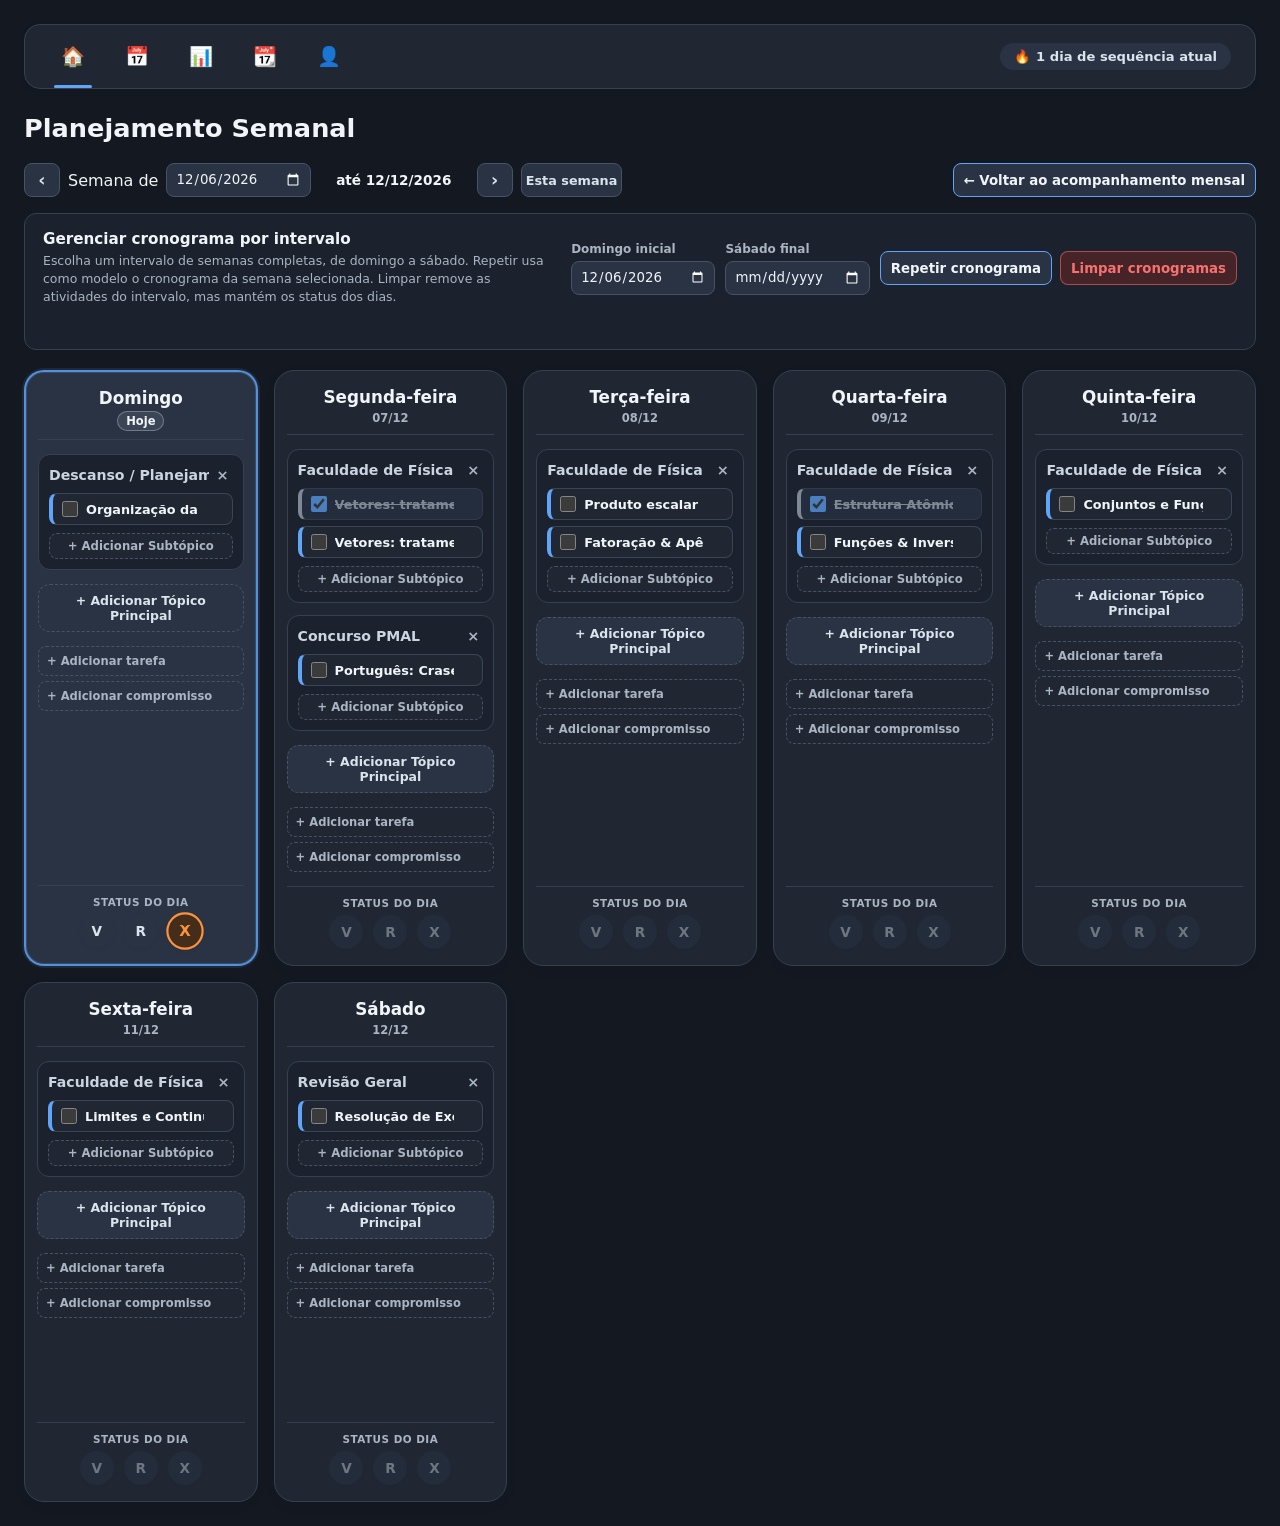
==== commit d8e42067: "feat: adicionar tarefas e compromissos ao calendário Integra itens pontuais ao planejamento semanal," ====
--- a/index.html
+++ b/index.html
@@ -16,7 +16,7 @@
         <button class="nav-tab-item active" type="button" data-view="weekly" aria-label="Planejamento Semanal" aria-pressed="true" title="Planejamento Semanal"><span>🏠</span></button>
         <button class="nav-tab-item" title="Calendário Mensal"><span>📅</span></button>
         <button class="nav-tab-item" type="button" data-view="macro" aria-label="Acompanhamento Mensal" aria-pressed="false" title="Acompanhamento Mensal"><span>📊</span></button>
-        <button class="nav-tab-item" title="Eventos e Prazos"><span>📆</span></button>
+        <button class="nav-tab-item" type="button" data-view="events" aria-label="Eventos e Prazos" aria-pressed="false" title="Eventos e Prazos"><span>📆</span></button>
         <button class="nav-tab-item" title="Perfil"><span>👤</span></button>
       </nav>
 
@@ -106,6 +106,10 @@
           </div>
         </div>
         <div class="calendar-view-target" id="calendar-view-target"></div>
+        <aside class="day-preview" id="day-preview" aria-label="Prévia das atividades do dia" hidden>
+          <button class="day-preview-close" id="close-day-preview" type="button" aria-label="Fechar prévia">×</button>
+          <div id="day-preview-content"></div>
+        </aside>
         <section class="day-details" id="day-details" aria-live="polite" aria-labelledby="day-details-title"></section>
         <div class="month-legend" aria-label="Legenda de status">
           <span class="month-legend-item"><span class="month-status-dot status-v">V</span> Produtivo</span>
@@ -113,9 +117,75 @@
           <span class="month-legend-item"><span class="month-status-dot status-x">X</span> Dia inativo</span>
           <span class="month-legend-item"><span class="month-status-dot">·</span> Sem registro</span>
           <span class="month-legend-item"><span class="activities-legend-dot" aria-hidden="true"></span> Há atividades agendadas</span>
+          <span class="month-legend-item"><span class="planning-items-legend-dot" aria-hidden="true"></span> Tarefas ou compromissos</span>
         </div>
       </section>
     </section>
+
+    <section class="view-panel events-section" id="events-view" aria-label="Eventos e Prazos" hidden>
+      <div class="events-toolbar">
+        <div>
+          <h2>Calendário de Eventos e Prazos</h2>
+          <p>Organize provas, entregas acadêmicas e compromissos ao longo do ano.</p>
+        </div>
+        <div class="events-actions">
+          <div class="calendar-controls" aria-label="Selecionar ano">
+            <button class="calendar-control-button" id="previous-events-year" type="button" aria-label="Ano anterior" title="Ano anterior">‹</button>
+            <span class="calendar-period-label" id="events-year-label"></span>
+            <button class="calendar-control-button" id="next-events-year" type="button" aria-label="Próximo ano" title="Próximo ano">›</button>
+            <button class="calendar-control-button calendar-control-today" id="current-events-year" type="button">Este ano</button>
+          </div>
+          <button class="view-action-button" id="add-calendar-event" type="button">+ Novo evento</button>
+        </div>
+      </div>
+      <div class="events-legend" aria-label="Categorias de eventos">
+        <span><i class="event-category-dot event-category-exam"></i> Prova</span>
+        <span><i class="event-category-dot event-category-deadline"></i> Entrega acadêmica</span>
+        <span><i class="event-category-dot event-category-appointment"></i> Compromisso</span>
+        <span><i class="event-category-dot event-category-other"></i> Outro</span>
+      </div>
+      <div class="events-calendar-scroll" id="events-calendar-scroll" tabindex="0" aria-label="Calendário anual; role horizontalmente para ver os dias">
+        <div class="events-calendar" id="events-calendar"></div>
+      </div>
+    </section>
+
+    <dialog class="event-dialog" id="event-dialog" aria-labelledby="event-dialog-title">
+      <form id="event-form">
+        <div class="event-dialog-header">
+          <h2 id="event-dialog-title">Novo evento</h2>
+          <button class="event-dialog-close" type="button" id="close-event-dialog" aria-label="Fechar">×</button>
+        </div>
+        <input id="event-id" type="hidden">
+        <input id="event-kind" type="hidden">
+        <label class="event-form-field" for="event-title">Título
+          <input id="event-title" name="title" type="text" maxlength="120" required>
+        </label>
+        <div class="event-form-row">
+          <label class="event-form-field" for="event-date">Data
+            <input id="event-date" name="date" type="date" required>
+          </label>
+          <label class="event-form-field" for="event-time">Horário (opcional)
+            <input id="event-time" name="time" type="time">
+          </label>
+        </div>
+        <label class="event-form-field" for="event-category">Categoria
+          <select id="event-category" name="category">
+            <option value="exam">Prova</option>
+            <option value="deadline">Entrega acadêmica</option>
+            <option value="appointment">Compromisso</option>
+            <option value="other">Outro</option>
+          </select>
+        </label>
+        <label class="event-form-field" for="event-notes">Observações (opcional)
+          <textarea id="event-notes" name="notes" rows="3" maxlength="500"></textarea>
+        </label>
+        <div class="event-dialog-actions">
+          <button class="weekly-range-clear-button" id="delete-calendar-event" type="button" hidden>Excluir</button>
+          <button class="calendar-control-button" type="button" id="cancel-event-dialog">Cancelar</button>
+          <button class="view-action-button" type="submit">Salvar evento</button>
+        </div>
+      </form>
+    </dialog>
 
   </div>
 
--- a/styles.css
+++ b/styles.css
@@ -503,6 +503,105 @@
       padding: 0 0 8px;
     }
 
+    .day-preview {
+      position: fixed;
+      z-index: 30;
+      width: min(420px, calc(100vw - 24px));
+      max-height: min(52vh, 420px);
+      padding: 16px;
+      overflow-y: auto;
+      border: 1px solid var(--control-border);
+      border-radius: 12px;
+      background: var(--card-bg);
+      box-shadow: 0 14px 36px rgba(0, 0, 0, 0.42);
+      color: var(--text-main);
+    }
+
+    .day-preview-close {
+      position: absolute;
+      top: 8px;
+      right: 9px;
+      width: 28px;
+      height: 28px;
+      border: 0;
+      border-radius: 7px;
+      background: transparent;
+      color: var(--text-muted);
+      cursor: pointer;
+      font-size: 1.25rem;
+    }
+
+    .day-preview-close:hover,
+    .day-preview-close:focus-visible {
+      background: var(--surface-hover);
+      color: var(--text-main);
+      outline: none;
+    }
+
+    .day-preview-header {
+      display: flex;
+      align-items: flex-start;
+      justify-content: space-between;
+      gap: 28px;
+      padding-right: 22px;
+    }
+
+    .day-preview-header h3 {
+      font-size: 0.9rem;
+    }
+
+    .day-preview .day-details-section-title {
+      margin-top: 12px;
+    }
+
+    .day-preview-subjects,
+    .day-preview-items {
+      display: grid;
+      gap: 7px;
+    }
+
+    .day-preview-subjects article {
+      padding: 9px 10px;
+      border: 1px solid var(--border-color);
+      border-radius: 8px;
+      background: var(--surface-soft);
+      font-size: 0.78rem;
+    }
+
+    .day-preview-subjects strong {
+      display: block;
+      margin-bottom: 5px;
+      color: var(--subject-title);
+    }
+
+    .day-preview-subjects ul {
+      display: grid;
+      gap: 4px;
+      padding-left: 18px;
+      color: var(--text-muted);
+    }
+
+    .day-preview-items {
+      list-style: none;
+    }
+
+    .day-preview-items li {
+      display: flex;
+      flex-wrap: wrap;
+      align-items: center;
+      gap: 7px;
+      padding: 8px 9px;
+      border-left: 3px solid #fbbf24;
+      border-radius: 7px;
+      background: var(--surface-soft);
+      font-size: 0.76rem;
+    }
+
+    .day-preview-items li.is-completed .day-details-item-name {
+      color: var(--text-muted);
+      text-decoration: line-through;
+    }
+
     .month-calendar-grid {
       display: grid;
       grid-template-columns: repeat(7, minmax(0, 1fr));
@@ -573,6 +672,18 @@
       opacity: 0.8;
     }
 
+    .calendar-day.has-planning-items::before {
+      position: absolute;
+      top: 5px;
+      right: 14px;
+      width: 5px;
+      height: 5px;
+      border-radius: 50%;
+      background: #fbbf24;
+      box-shadow: 0 0 0 3px rgba(251, 191, 36, 0.12);
+      content: "";
+    }
+
     .calendar-day.is-outside-period {
       visibility: hidden;
     }
@@ -708,6 +819,14 @@
       box-shadow: 0 0 0 3px rgba(96, 165, 250, 0.12);
     }
 
+    .planning-items-legend-dot {
+      width: 7px;
+      height: 7px;
+      border-radius: 50%;
+      background: #fbbf24;
+      box-shadow: 0 0 0 3px rgba(251, 191, 36, 0.12);
+    }
+
     .day-details {
       margin-top: 18px;
       padding: 16px;
@@ -729,6 +848,15 @@
       font-size: 0.95rem;
     }
 
+    .day-details-section-title {
+      margin: 14px 0 8px;
+      color: var(--text-muted);
+      font-size: 0.76rem;
+      font-weight: 800;
+      text-transform: uppercase;
+      letter-spacing: 0.035em;
+    }
+
     .day-details-status {
       color: var(--text-muted);
       font-size: 0.78rem;
@@ -776,6 +904,42 @@
       font-size: 0.82rem;
     }
 
+    .day-details-calendar-items {
+      display: grid;
+      gap: 7px;
+      list-style: none;
+    }
+
+    .day-details-calendar-items li {
+      display: flex;
+      align-items: center;
+      flex-wrap: wrap;
+      gap: 8px;
+      padding: 8px 10px;
+      border-left: 3px solid var(--primary);
+      border-radius: 7px;
+      background: var(--card-bg);
+      color: var(--text-main);
+      font-size: 0.8rem;
+    }
+
+    .day-details-calendar-items li.is-completed .day-details-item-name {
+      color: var(--text-muted);
+      text-decoration: line-through;
+    }
+
+    .day-details-item-kind,
+    .day-details-calendar-items time,
+    .day-details-item-completed {
+      color: var(--text-muted);
+      font-size: 0.7rem;
+      font-weight: 750;
+    }
+
+    .day-details-item-completed {
+      color: var(--status-v);
+    }
+
     .day-details-context {
       margin-top: 12px;
       color: var(--text-muted);
@@ -790,6 +954,345 @@
       border-top: 1px solid var(--border-color);
     }
 
+    .events-section {
+      display: flex;
+      flex-direction: column;
+      gap: 16px;
+    }
+
+    .events-toolbar,
+    .events-actions {
+      display: flex;
+      align-items: center;
+      justify-content: space-between;
+      flex-wrap: wrap;
+      gap: 12px;
+    }
+
+    .events-toolbar h2 {
+      font-size: 1.35rem;
+    }
+
+    .events-toolbar p {
+      margin-top: 4px;
+      color: var(--text-muted);
+      font-size: 0.88rem;
+    }
+
+    .events-legend {
+      display: flex;
+      flex-wrap: wrap;
+      gap: 14px;
+      color: var(--text-muted);
+      font-size: 0.8rem;
+    }
+
+    .events-legend span {
+      display: inline-flex;
+      align-items: center;
+      gap: 6px;
+    }
+
+    .event-category-dot {
+      width: 10px;
+      height: 10px;
+      border-radius: 50%;
+    }
+
+    .event-category-exam {
+      --event-color: #f87171;
+      --event-color-soft: #452326;
+    }
+
+    .event-category-deadline {
+      --event-color: #fbbf24;
+      --event-color-soft: #453719;
+    }
+
+    .event-category-appointment {
+      --event-color: #60a5fa;
+      --event-color-soft: #203851;
+    }
+
+    .event-category-other {
+      --event-color: #c084fc;
+      --event-color-soft: #392847;
+    }
+
+    .events-legend .event-category-dot {
+      background: var(--event-color);
+    }
+
+    .events-calendar-scroll {
+      overflow-x: auto;
+      border: 1px solid var(--border-color);
+      border-radius: 12px;
+      background: var(--surface-soft);
+      scrollbar-color: var(--control-border) var(--surface-soft);
+      cursor: grab;
+      touch-action: pan-y;
+    }
+
+    .events-calendar-scroll.is-dragging {
+      cursor: grabbing;
+      user-select: none;
+    }
+
+    .events-calendar-scroll.is-dragging * {
+      cursor: grabbing !important;
+    }
+
+    .events-calendar {
+      width: max-content;
+      min-width: 100%;
+    }
+
+    .events-month-row {
+      display: grid;
+      grid-template-columns: 76px auto;
+      min-height: 132px;
+      border-bottom: 1px solid var(--border-color);
+    }
+
+    .events-month-row:last-child {
+      border-bottom: 0;
+    }
+
+    .events-month-name {
+      position: sticky;
+      left: 0;
+      z-index: 2;
+      display: flex;
+      align-items: center;
+      justify-content: center;
+      background: #202733;
+      border-right: 1px solid var(--border-color);
+      color: var(--text-main);
+      font-size: 1rem;
+      font-weight: 800;
+      text-transform: capitalize;
+    }
+
+    .events-month-days {
+      display: grid;
+      grid-template-columns: repeat(31, 116px);
+    }
+
+    .events-day {
+      min-width: 0;
+      display: flex;
+      flex-direction: column;
+      border-right: 1px solid var(--border-color);
+      background: var(--card-bg);
+      cursor: grab;
+    }
+
+    .events-day:nth-child(even) {
+      background: #1d2530;
+    }
+
+    .events-day.is-today {
+      background: #293344;
+      box-shadow: inset 0 0 0 2px var(--primary);
+    }
+
+    .events-day-empty {
+      background: var(--surface-soft);
+    }
+
+    .events-day-add {
+      min-height: 34px;
+      display: flex;
+      align-items: center;
+      gap: 7px;
+      padding: 5px 7px;
+      border: 0;
+      border-bottom: 1px solid var(--border-color);
+      background: transparent;
+      color: var(--text-main);
+      cursor: pointer;
+      text-align: left;
+    }
+
+    .events-day-add:hover,
+    .events-day-add:focus-visible {
+      background: var(--surface-hover);
+      outline: none;
+    }
+
+    .events-day-weekday {
+      color: var(--text-muted);
+      font-size: 0.66rem;
+      text-transform: uppercase;
+    }
+
+    .events-day-number {
+      font-size: 0.8rem;
+      font-weight: 800;
+    }
+
+    .events-day-add-icon {
+      margin-left: auto;
+      color: var(--text-muted);
+      font-size: 1rem;
+      opacity: 0;
+    }
+
+    .events-day-add:hover .events-day-add-icon,
+    .events-day-add:focus-visible .events-day-add-icon {
+      opacity: 1;
+    }
+
+    .events-day-items {
+      display: flex;
+      flex-direction: column;
+      align-items: stretch;
+      gap: 5px;
+      padding: 6px;
+    }
+
+    .event-card {
+      display: flex;
+      flex-direction: column;
+      gap: 2px;
+      padding: 6px 7px;
+      border: 0;
+      border-left: 3px solid var(--event-color);
+      border-radius: 4px;
+      background: var(--event-color-soft);
+      color: var(--text-main);
+      cursor: pointer;
+      font-size: 0.72rem;
+      line-height: 1.25;
+      text-align: left;
+      overflow-wrap: anywhere;
+    }
+
+    .event-card:hover,
+    .event-card:focus-visible {
+      filter: brightness(1.2);
+      outline: 1px solid var(--event-color);
+    }
+
+    .event-card time {
+      color: var(--event-color);
+      font-size: 0.65rem;
+      font-weight: 800;
+    }
+
+    .event-card-kind {
+      color: var(--text-muted);
+      font-size: 0.62rem;
+      font-weight: 750;
+    }
+
+    .event-card.is-completed > span:last-child {
+      color: var(--text-muted);
+      text-decoration: line-through;
+    }
+
+    .event-dialog {
+      width: min(460px, calc(100vw - 32px));
+      max-height: calc(100vh - 32px);
+      margin: auto;
+      padding: 22px;
+      overflow-y: auto;
+      border: 1px solid var(--border-color);
+      border-radius: 16px;
+      background: var(--card-bg);
+      color: var(--text-main);
+      box-shadow: 0 18px 60px rgba(0, 0, 0, 0.45);
+    }
+
+    .event-dialog::backdrop {
+      background: rgba(5, 8, 13, 0.72);
+      backdrop-filter: blur(3px);
+    }
+
+    .event-dialog form {
+      display: flex;
+      flex-direction: column;
+      gap: 14px;
+    }
+
+    .event-dialog-header,
+    .event-dialog-actions,
+    .event-form-row {
+      display: flex;
+      align-items: center;
+      gap: 10px;
+    }
+
+    .event-dialog-header,
+    .event-dialog-actions {
+      justify-content: space-between;
+    }
+
+    .event-dialog-header h2 {
+      font-size: 1.15rem;
+    }
+
+    .event-dialog-close {
+      width: 32px;
+      height: 32px;
+      border: 0;
+      border-radius: 8px;
+      background: transparent;
+      color: var(--text-muted);
+      cursor: pointer;
+      font-size: 1.5rem;
+    }
+
+    .event-dialog-close:hover {
+      background: var(--surface-hover);
+      color: var(--text-main);
+    }
+
+    .event-form-field {
+      display: flex;
+      flex: 1;
+      flex-direction: column;
+      gap: 6px;
+      color: var(--text-muted);
+      font-size: 0.82rem;
+      font-weight: 650;
+    }
+
+    .event-form-field input,
+    .event-form-field select,
+    .event-form-field textarea {
+      width: 100%;
+      min-height: 38px;
+      padding: 8px 10px;
+      border: 1px solid var(--control-border);
+      border-radius: 8px;
+      background: var(--bg-main);
+      color: var(--text-main);
+      font-size: 0.9rem;
+    }
+
+    .event-form-field textarea {
+      min-height: 82px;
+      resize: vertical;
+    }
+
+    .event-form-field input:focus,
+    .event-form-field select:focus,
+    .event-form-field textarea:focus {
+      border-color: var(--primary);
+      outline: 2px solid rgba(96, 165, 250, 0.18);
+    }
+
+    .event-dialog-actions {
+      justify-content: flex-end;
+      flex-wrap: wrap;
+      margin-top: 4px;
+    }
+
+    .event-dialog-actions #delete-calendar-event {
+      margin-right: auto;
+    }
+
     @media (max-width: 800px) {
       .macro-stat-grid {
         grid-template-columns: repeat(auto-fit, minmax(140px, 1fr));
@@ -803,6 +1306,25 @@
       .annual-months-grid,
       .period-months-grid {
         grid-template-columns: repeat(2, minmax(230px, 1fr));
+      }
+
+      .events-toolbar,
+      .events-actions {
+        align-items: flex-start;
+        flex-direction: column;
+      }
+
+      .events-month-row {
+        grid-template-columns: 58px auto;
+      }
+
+      .events-month-days {
+        grid-template-columns: repeat(31, 104px);
+      }
+
+      .event-form-row {
+        align-items: stretch;
+        flex-direction: column;
       }
     }
 
@@ -864,6 +1386,136 @@
       border-radius: 999px;
       background: var(--surface-hover);
       color: var(--text-main);
+    }
+
+    .day-planning-items {
+      display: flex;
+      flex-direction: column;
+      gap: 7px;
+      padding: 10px 8px;
+      border: 1px solid rgba(96, 165, 250, 0.22);
+      border-radius: 10px;
+      background: rgba(96, 165, 250, 0.055);
+    }
+
+    .day-planning-title {
+      color: var(--text-muted);
+      font-size: 0.68rem;
+      font-weight: 800;
+      text-transform: uppercase;
+      letter-spacing: 0.035em;
+    }
+
+    .day-planning-item {
+      display: flex;
+      align-items: center;
+      gap: 5px;
+      min-width: 0;
+      padding: 6px 7px;
+      border: 1px solid var(--border-color);
+      border-radius: 8px;
+      background: var(--surface-soft);
+      font-size: 0.75rem;
+    }
+
+    .day-planning-task {
+      border-left: 3px solid #fbbf24;
+    }
+
+    .day-planning-appointment {
+      border-left: 3px solid #60a5fa;
+    }
+
+    .day-planning-task-label {
+      display: flex;
+      align-items: flex-start;
+      gap: 7px;
+      flex: 1;
+      min-width: 0;
+      cursor: pointer;
+    }
+
+    .day-planning-task-label input {
+      flex: 0 0 auto;
+      width: 15px;
+      height: 15px;
+      margin-top: 1px;
+      accent-color: #fbbf24;
+    }
+
+    .day-planning-task-label span,
+    .day-planning-item-name {
+      min-width: 0;
+      overflow-wrap: anywhere;
+    }
+
+    .day-planning-task.is-completed .day-planning-task-label span {
+      color: var(--text-muted);
+      text-decoration: line-through;
+    }
+
+    .day-planning-item-time {
+      flex: 0 0 auto;
+      color: #93c5fd;
+      font-size: 0.68rem;
+      font-weight: 800;
+    }
+
+    .day-planning-item-name {
+      flex: 1;
+    }
+
+    .day-planning-item-actions {
+      display: flex;
+      flex: 0 0 auto;
+      gap: 2px;
+      margin-left: auto;
+    }
+
+    .day-planning-item-action {
+      width: 24px;
+      height: 24px;
+      border: 0;
+      border-radius: 6px;
+      background: transparent;
+      color: var(--text-muted);
+      cursor: pointer;
+      font-size: 0.9rem;
+    }
+
+    .day-planning-item-action:hover,
+    .day-planning-item-action:focus-visible {
+      background: var(--surface-hover);
+      color: var(--text-main);
+      outline: none;
+    }
+
+    .day-planning-add-actions {
+      display: flex;
+      flex-direction: column;
+      gap: 5px;
+    }
+
+    .btn-add-planning-item {
+      width: 100%;
+      padding: 7px 8px;
+      border: 1px dashed var(--control-border);
+      border-radius: 8px;
+      background: transparent;
+      color: var(--text-muted);
+      cursor: pointer;
+      font-size: 0.72rem;
+      font-weight: 700;
+      text-align: left;
+      transition: background 0.15s, color 0.15s, border-color 0.15s;
+    }
+
+    .btn-add-planning-item:hover,
+    .btn-add-planning-item:focus-visible {
+      border-color: var(--primary);
+      background: rgba(96, 165, 250, 0.08);
+      color: var(--primary-hover);
+      outline: none;
     }
 
     /* Bloco do Tópico Principal */
